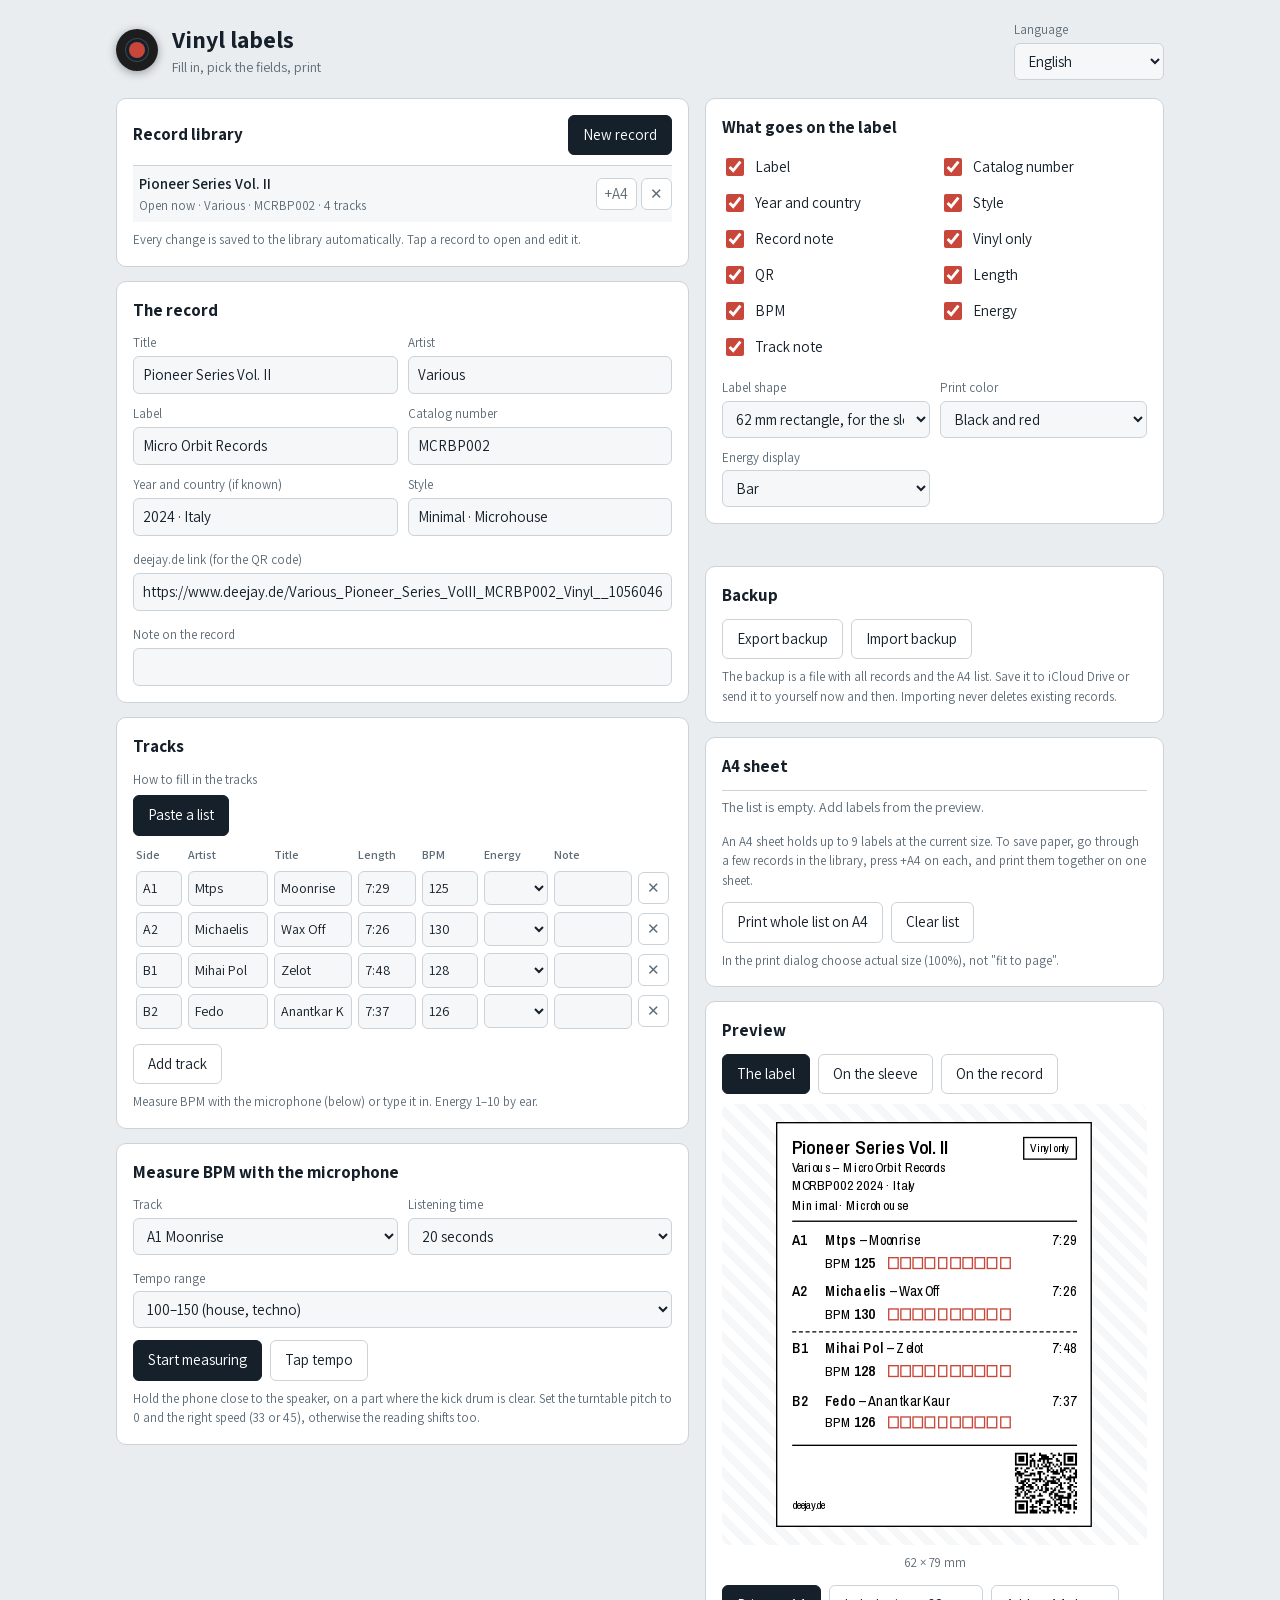
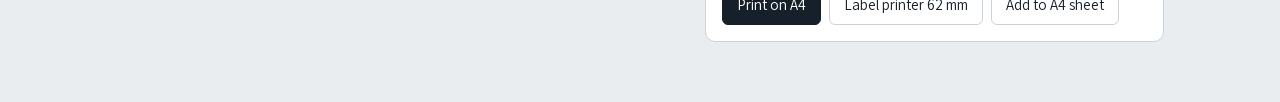
==== index.html @ 480af66e "Vinyl labels web app Co-Authored-By: Claude Opus 5 <noreply@anthropic.com>" ====
<!DOCTYPE html>
<html lang="he" dir="rtl">
<head>
<meta charset="utf-8">
<meta name="viewport" content="width=device-width, initial-scale=1, viewport-fit=cover">
<title>Vinyl labels</title>
<link href="fonts/fonts.css" rel="stylesheet">
<link rel="manifest" href="manifest.webmanifest">
<link rel="icon" href="icons/icon.svg" type="image/svg+xml">
<link rel="icon" href="icons/icon-32.png" sizes="32x32" type="image/png">
<link rel="apple-touch-icon" href="icons/icon-180.png">
<meta name="theme-color" content="#16202A">
<meta name="apple-mobile-web-app-capable" content="yes">
<meta name="mobile-web-app-capable" content="yes">
<meta name="apple-mobile-web-app-title" content="Vinyl labels">
<meta name="description" content="Labels for your records: tracks, BPM measured with the microphone, and print-ready stickers.">
<script src="vendor/qrcode.min.js"></script>
<script>
// iOS app: WKWebView ignores window.print(), so hand printing to the native side (AppViewController.swift)
(()=>{const orig=window.print.bind(window);window.print=()=>{const h=window.webkit&&window.webkit.messageHandlers&&window.webkit.messageHandlers.nativePrint;h?h.postMessage(null):orig()}})();
</script>
<style>
:root{--bg:#E9EDF0;--panel:#FFFFFF;--ink:#16202A;--muted:#5E6C78;--line:#CBD3D9;--red:#C8463A;--field:#F5F7F8}
@media (prefers-color-scheme: dark){:root:not([data-theme="light"]){--bg:#12181D;--panel:#1B232A;--ink:#E6EBEF;--muted:#98A6B1;--line:#2E3A43;--field:#151C22}}
:root[data-theme="dark"]{--bg:#12181D;--panel:#1B232A;--ink:#E6EBEF;--muted:#98A6B1;--line:#2E3A43;--field:#151C22}
*{box-sizing:border-box}
body{margin:0;background:var(--bg);color:var(--ink);font-family:Assistant,"Noto Sans JP","Hiragino Sans","Segoe UI",Arial,sans-serif;font-size:16px;line-height:1.5}
.wrap{max-width:1080px;margin:0 auto;padding:max(20px,env(safe-area-inset-top)) 16px 60px}
header{display:flex;align-items:center;gap:14px;margin-bottom:18px;flex-wrap:wrap}
.disc{width:42px;height:42px;border-radius:50%;background:#16202A;display:grid;place-items:center;flex:none}
.disc span{width:16px;height:16px;border-radius:50%;background:var(--red);box-shadow:0 0 0 3px #16202A,0 0 0 4px #3a4650}
h1{font-size:24px;margin:0;font-weight:700}
.sub{color:var(--muted);font-size:14px;margin:0}
.langbox{margin-inline-start:auto;min-width:140px}
.grid{display:grid;grid-template-columns:minmax(0,1.25fr) minmax(0,1fr);gap:16px;align-items:start}
@media (max-width:860px){.grid{grid-template-columns:1fr}}
.panel{background:var(--panel);border:1px solid var(--line);border-radius:10px;padding:16px}
.panel h2{font-size:17px;margin:0 0 10px;font-weight:700}
.row{display:grid;grid-template-columns:repeat(2,minmax(0,1fr));gap:10px}
label.f{display:block;font-size:13px;color:var(--muted)}
input[type=text],input[type=url],select{width:100%;font:inherit;font-size:15px;color:var(--ink);background:var(--field);border:1px solid var(--line);border-radius:6px;padding:7px 9px;margin-top:3px}
input:focus-visible,select:focus-visible,button:focus-visible{outline:2px solid var(--red);outline-offset:1px}
.tracks{width:100%;border-collapse:collapse;margin-top:6px}
.tracks th{font-size:12px;color:var(--muted);font-weight:600;text-align:start;padding:4px 3px}
.tracks td{padding:3px}
.tracks input,.tracks select{margin-top:0;padding:6px;font-size:14px}
.tscroll{overflow-x:auto}
button{font:inherit;font-size:15px;border-radius:6px;padding:8px 14px;border:1px solid var(--line);background:var(--panel);color:var(--ink);cursor:pointer}
button:disabled{opacity:.5;cursor:default}
button.main{background:#16202A;color:#fff;border-color:#16202A}
:root[data-theme="dark"] button.main{background:#E6EBEF;color:#16202A;border-color:#E6EBEF}
@media (prefers-color-scheme: dark){:root:not([data-theme="light"]) button.main{background:#E6EBEF;color:#16202A;border-color:#E6EBEF}}
button.x{padding:4px 8px;color:var(--muted)}
.btns{display:flex;flex-wrap:wrap;gap:8px;margin-top:12px}
.toggles{display:grid;grid-template-columns:repeat(2,minmax(0,1fr));gap:2px 10px}
.toggles label{display:flex;align-items:center;gap:8px;padding:5px 0;font-size:15px;cursor:pointer}
.toggles input{width:18px;height:18px;accent-color:var(--red)}
.gap{height:14px}
.stage{background:repeating-linear-gradient(45deg,var(--field) 0 8px,var(--panel) 8px 16px);border-radius:8px;padding:18px;display:flex;justify-content:center;overflow:auto}
.scale{transform:scale(1.35);transform-origin:top center}
.size{font-size:13px;color:var(--muted);text-align:center;margin-top:8px}
.queue{list-style:none;margin:8px 0 0;padding:0}
.queue li{display:flex;justify-content:space-between;align-items:center;border-top:1px solid var(--line);padding:6px 0;font-size:14px}
.hint{font-size:13px;color:var(--muted);margin:8px 0 0}
#nav{display:none}
body.steps #nav{display:flex;position:fixed;inset-inline-start:0;inset-inline-end:0;bottom:0;gap:10px;align-items:center;
  background:var(--panel);border-top:1px solid var(--line);padding:10px 12px calc(10px + env(safe-area-inset-bottom));z-index:6}
#nav .mid{flex:1;min-width:0;text-align:center}
#nav .name{font-weight:700;font-size:15px}
#nav .num{font-size:12px;color:var(--muted)}
.dots{display:flex;gap:4px;justify-content:center;margin-top:4px}
.dot{width:16px;height:16px;display:grid;place-items:center}
.dot::before{content:"";width:9px;height:9px;border-radius:50%;border:1px solid var(--line);background:var(--field)}
.dot.on::before{background:var(--red);border-color:var(--red)}
body.steps [data-step]{display:none}
body.steps [data-step].on{display:block}
body.steps .gap{display:none}
body.steps .wrap{padding-bottom:110px}
body.steps .grid{grid-template-columns:1fr}
#viewSel button[aria-pressed="true"]{background:#16202A;color:#fff;border-color:#16202A}
:root[data-theme="dark"] #viewSel button[aria-pressed="true"]{background:#E6EBEF;color:#16202A;border-color:#E6EBEF}
@media (prefers-color-scheme: dark){:root:not([data-theme="light"]) #viewSel button[aria-pressed="true"]{background:#E6EBEF;color:#16202A;border-color:#E6EBEF}}
#mock{width:100%;overflow:hidden}
.mock{position:relative;margin:0 auto;border-radius:2px;max-width:100%}
.mock .lblwrap{position:absolute;transform-origin:top left}
.sleeve{background:linear-gradient(135deg,#d9d2c5,#efeae0);box-shadow:inset 0 0 0 1px rgba(0,0,0,.25),0 2px 10px rgba(0,0,0,.25)}
.sleeve .spine{position:absolute;inset-inline-start:0;top:0;bottom:0;background:rgba(0,0,0,.12)}
.disc{background:radial-gradient(circle at 50% 50%,#1b1b1b 0 12%,#111 12% 13%,#1d1d1d 13% 100%);border-radius:50%;
  box-shadow:0 2px 10px rgba(0,0,0,.35)}
.disc .center{position:absolute;border-radius:50%;background:#C8463A;left:50%;top:50%;transform:translate(-50%,-50%)}
.disc .hole{position:absolute;border-radius:50%;background:var(--panel);left:50%;top:50%;transform:translate(-50%,-50%)}
.modal{position:fixed;inset:0;background:rgba(0,0,0,.45);display:flex;align-items:center;justify-content:center;padding:16px;z-index:10}
.modal .box{background:var(--panel);border:1px solid var(--line);border-radius:10px;padding:16px;max-width:520px;width:100%;max-height:85vh;overflow:auto}
.modal h2{margin:0 0 6px}
.scanlist{list-style:none;margin:10px 0 0;padding:0}
.scanlist li{display:flex;align-items:center;gap:8px;border-top:1px solid var(--line);padding:7px 0}
.scanlist input[type=checkbox]{width:18px;height:18px;accent-color:var(--red);flex:none}
.scanlist .p{font-weight:600;width:28px;flex:none}
.scanlist .n{flex:1;min-width:0;font-size:15px}
.scanlist .n b{font-weight:600}
.scanlist .t{color:var(--muted);font-size:14px}
.phead{display:flex;justify-content:space-between;align-items:center;gap:10px;margin-bottom:10px}
.phead h2{margin:0}
.lib{list-style:none;margin:8px 0 0;padding:0;max-height:320px;overflow-y:auto}
.lib li{display:flex;align-items:center;gap:4px;border-top:1px solid var(--line)}
.lib li.cur{background:var(--field)}
.lib .open{flex:1;min-width:0;text-align:start;border:0;background:none;padding:7px 6px;border-radius:0;display:block}
.lib .open b{display:block;font-weight:600;white-space:nowrap;overflow:hidden;text-overflow:ellipsis}
.lib .meta{display:block;font-size:13px;color:var(--muted);white-space:nowrap;overflow:hidden;text-overflow:ellipsis}
.lib .x{flex:none}
.bar{height:10px;background:var(--field);border:1px solid var(--line);border-radius:5px;margin-top:6px;overflow:hidden}

.lbl{width:62mm;background:#fff;color:#000;padding:2.6mm 2.8mm 2.4mm;direction:ltr;text-align:left;font-family:"Archivo Narrow","Arial Narrow","Noto Sans JP","Hiragino Sans",Arial,sans-serif;border:0.3mm solid #000}
.lbl .top{display:flex;justify-content:space-between;align-items:flex-start;gap:2mm}
.lbl .t{font-size:10.5pt;font-weight:600;line-height:1.15}
.lbl .m{font-size:7.5pt;line-height:1.3}
.lbl .vo{font-size:6.5pt;border:0.25mm solid #000;padding:0.3mm 1.2mm;white-space:nowrap}
.lbl .rule{border-bottom:0.45mm solid #000;margin:1.4mm 0 0.8mm}
.lbl .tr{padding:0.9mm 0}
.lbl .tr.sideend{border-bottom:0.25mm dashed #000;margin-bottom:0.5mm}
.lbl .l1{display:flex;gap:1.5mm;font-size:8pt;line-height:1.25}
.lbl .pos{font-weight:600;width:5mm;flex:none}
.lbl .nm{flex:1;min-width:0;white-space:nowrap;overflow:hidden;text-overflow:ellipsis}
.lbl .nm b{font-weight:600}
.lbl .l2{display:flex;align-items:center;gap:2.5mm;font-size:7.5pt;margin:0.4mm 0 0 6.5mm}
.lbl .bpm b{font-weight:600;font-size:8.5pt}
.lbl .note{font-style:italic}
.lbl.round{position:relative;width:95mm;height:95mm;border-radius:50%;padding:0;border-width:0.3mm;
  display:flex;flex-direction:column;align-items:center;justify-content:center;text-align:center;overflow:hidden}
.lbl.round .half{position:absolute;left:50%;transform:translateX(-50%);width:66mm;max-height:33mm;overflow:hidden;
  display:flex;flex-direction:column}
.lbl.round .half.up{bottom:calc(50% + 5.5mm);justify-content:flex-end}
.lbl.round .half.down{top:calc(50% + 5.5mm);justify-content:flex-start}
.lbl.round .holegap{display:none}
.lbl.round .top{justify-content:center}
.lbl.round .t{font-size:9pt}
.lbl.round .m{font-size:6.8pt}
.lbl.round .rule{margin:1.2mm 0 0}
.lbl.round .l1,.lbl.round .l2{font-size:6.6pt;line-height:1.15}
.lbl.round .tr{padding:0.45mm 0}
.lbl.round .l2{margin-top:0.2mm}
.lbl.round .en i{width:1.8mm;height:1.9mm}
.lbl.round .l1{justify-content:center;gap:2mm}
.lbl.round .nm{flex:0 1 auto;max-width:44mm}
.lbl.round .pos{width:auto}
.lbl.round .l2{margin-left:0;justify-content:flex-start}
.lbl.round .foot{margin-top:1mm;padding-top:0.8mm}
.lbl.round .qr{width:9mm;height:9mm}
.lbl.round .qr img,.lbl.round .qr canvas{width:9mm!important;height:9mm!important}
.lbl.round .vo{font-size:5.8pt}
.lbl.round .hole{position:absolute;width:7.3mm;height:7.3mm;border-radius:50%;border:0.25mm dashed #000;
  left:50%;top:50%;transform:translate(-50%,-50%);z-index:1}
.lbl .l2{flex-wrap:wrap}
.lbl .blank{display:inline-block;width:7mm;border-bottom:0.25mm solid #000}
.lbl .en{display:flex;gap:0.35mm}
.lbl .en i{display:block;width:2.1mm;height:2.3mm;border:0.22mm solid #000}
.lbl .en i.on{background:#000}
.lbl.red .en i{border-color:#C8463A}
.lbl.red .en i.on{background:#C8463A}
.lbl.red .ennum{color:#C8463A}
.lbl .foot{display:flex;justify-content:space-between;align-items:flex-end;border-top:0.45mm solid #000;margin-top:1.2mm;padding-top:1.2mm}
.lbl .foot .m{font-size:6.5pt}
.lbl .qr{width:12mm;height:12mm}
.lbl .qr img,.lbl .qr canvas{width:12mm!important;height:12mm!important;display:block}
#print{display:none}
@media print{
  html,body{background:#fff;margin:0;padding:0;height:auto;overflow:hidden}
  .wrap,#nav,.modal{display:none!important}   /* nothing from the app UI reaches the paper */
  #print{display:block}
  .sheet{position:relative;width:210mm;page-break-after:always;overflow:hidden}
  .sheet:last-child{page-break-after:auto} /* no blank page at the end */
  .cell{position:absolute;outline:0.25mm dashed #444}
  .cell.roundcell{outline:none;border:0.25mm dashed #444;border-radius:50%}
  .cell .lbl,.single .lbl{border:none}
  .tick{position:absolute;background:#000}
  .corner{position:absolute;border:0 solid #000}
  .credit{position:absolute;left:0;right:0;text-align:center;font-family:"Archivo Narrow",Arial,sans-serif;font-size:7pt;color:#555}
}
</style>
<style id="pagesize"></style>
</head>
<body>
<div class="wrap">
<header>
  <div class="disc" aria-hidden="true"><span></span></div>
  <div><h1 data-i="app_title"></h1><p class="sub" data-i="app_sub"></p></div>
  <label class="f langbox"><span data-i="lang"></span><select id="langSel"></select></label>
</header>
<div class="grid">
<div>
  <section class="panel" data-step="0">
    <div class="phead"><h2 data-i="lib_h"></h2><button class="main" id="newRec" data-i="new_rec"></button></div>
    <input type="text" id="libSearch" dir="auto" style="display:none">
    <ul class="lib" id="lib"></ul>
    <p class="hint" data-i="lib_hint"></p>
  </section>
  <div class="gap"></div>
  <section class="panel" data-step="1">
    <h2 data-i="rec_h"></h2>
    <div class="row">
      <label class="f"><span data-i="f_title"></span><input type="text" id="title" dir="auto"></label>
      <label class="f"><span data-i="f_artist"></span><input type="text" id="artist" dir="auto"></label>
      <label class="f"><span data-i="f_label"></span><input type="text" id="label" dir="auto"></label>
      <label class="f"><span data-i="f_cat"></span><input type="text" id="cat" dir="ltr"></label>
      <label class="f"><span data-i="f_year"></span><input type="text" id="year" dir="auto"></label>
      <label class="f"><span data-i="f_style"></span><input type="text" id="style" dir="auto"></label>
    </div>
    <div class="gap"></div>
    <label class="f"><span data-i="f_link"></span><input type="url" id="link" dir="ltr"></label>
    <div class="gap"></div>
    <label class="f"><span data-i="f_note"></span><input type="text" id="note" dir="auto"></label>
  </section>
  <div class="gap"></div>
  <section class="panel" data-step="2">
    <h2 data-i="tracks_h"></h2>
    <p class="hint" style="margin-top:0" data-i="fill_from"></p>
    <div class="btns" style="margin-top:6px"><button class="main" id="scanBtn" data-i="scan" style="display:none"></button><button class="main" id="pasteBtn" data-i="paste"></button></div>
    <p class="hint" data-i="scan_hint" id="scanHint" style="display:none"></p>
    <div class="tscroll">
    <table class="tracks">
      <thead><tr><th style="width:52px" data-i="th_side"></th><th data-i="th_artist"></th><th data-i="th_title"></th><th style="width:64px" data-i="th_time"></th><th style="width:62px">BPM</th><th style="width:70px" data-i="th_energy"></th><th data-i="th_note"></th><th style="width:34px"></th></tr></thead>
      <tbody id="tbody"></tbody>
    </table>
    </div>
    <div class="btns"><button id="addTrack" data-i="add_track"></button></div>
    <p class="hint" data-i="tracks_hint"></p>
  </section>
  <div class="gap"></div>
  <section class="panel" data-step="3">
    <h2 data-i="mic_h"></h2>
    <div class="row">
      <label class="f"><span data-i="m_track"></span><select id="mTrack"></select></label>
      <label class="f"><span data-i="m_dur"></span><select id="mDur"><option value="15"></option><option value="20" selected></option><option value="30"></option></select></label>
    </div>
    <div class="gap"></div>
    <label class="f"><span data-i="m_range"></span><select id="mRange"><option value="100-150" data-i="r_house" selected></option><option value="80-120" data-i="r_down"></option><option value="130-180" data-i="r_fast"></option></select></label>
    <div class="btns"><button class="main" id="mStart" data-i="m_start"></button><button id="tap" data-i="tap"></button></div>
    <div id="mLive" style="display:none;margin-top:12px">
      <div style="display:flex;justify-content:space-between;font-size:14px"><span data-i="listening"></span><span id="mLeft"></span></div>
      <div class="bar"><div id="mLevel" style="height:100%;width:0;background:var(--red);transition:width 80ms"></div></div>
      <div style="height:4px;background:var(--field);border-radius:2px;margin-top:6px;overflow:hidden"><div id="mProg" style="height:100%;width:0;background:var(--muted)"></div></div>
    </div>
    <div id="mResult" style="display:none;margin-top:12px;border-top:1px solid var(--line);padding-top:12px">
      <div style="display:flex;align-items:baseline;gap:10px"><span id="mBpm" style="font-size:40px;font-weight:700;line-height:1" dir="ltr"></span><span id="mUnit" style="color:var(--muted)">BPM</span><span id="mExact" style="color:var(--muted);font-size:13px" dir="ltr"></span></div>
      <div id="mConf" style="font-size:14px;margin-top:6px"></div>
      <div class="btns"><button class="main" id="mUse"></button><button id="mAgain" data-i="m_again"></button></div>
    </div>
    <p class="hint" data-i="mic_hint"></p>
  </section>
</div>
<div>
  <section class="panel" data-step="4">
    <h2 data-i="show_h"></h2>
    <div class="toggles" id="toggles"></div>
    <div class="gap"></div>
    <div class="row">
      <label class="f"><span data-i="f_shape"></span><select id="shape"><option value="rect" data-i="shape_rect"></option><option value="round" data-i="shape_round"></option></select></label>
      <label class="f"><span data-i="f_color"></span><select id="color"><option value="black" data-i="c_black"></option><option value="red" data-i="c_red"></option></select></label>
      <label class="f"><span data-i="f_enmode"></span><select id="enmode"><option value="bar" data-i="en_bar"></option><option value="num" data-i="en_num"></option></select></label>
    </div>
  </section>
  <div class="gap"></div>

  <div class="gap"></div>

  <div class="gap"></div>
  <section class="panel" data-step="0">
    <h2 data-i="backup_h"></h2>
    <div class="btns" style="margin-top:0"><button id="exportB" data-i="export"></button><button id="importB" data-i="import"></button></div>
    <input type="file" id="importFile" accept="application/json,.json" style="display:none">
    <p class="hint" data-i="backup_hint"></p>
  </section>
  <div class="gap"></div>
  <section class="panel" data-step="5">
    <h2 data-i="a4_h"></h2>
    <ul class="queue" id="queue"></ul>
    <p class="hint" id="a4Status"></p>
    <div class="btns"><button id="printA4" data-i="print_all"></button><button id="clearQ" data-i="clear"></button></div>
    <p class="hint" data-i="a4_hint"></p>
  </section>
  <div class="gap"></div>
  <section class="panel" data-step="5">
    <h2 data-i="preview_h"></h2>
    <div class="btns" id="viewSel" style="margin:0 0 10px">
      <button data-view="flat" data-i="view_flat"></button>
      <button data-view="sleeve" data-i="view_sleeve"></button>
      <button data-view="disc" data-i="view_disc"></button>
    </div>
    <div class="stage" id="stage"><div class="scale" id="scaleBox"><div id="preview"></div></div></div>
    <div id="mock" style="display:none"></div>
    <p class="hint" id="mockHint" data-i="mock_hint" style="display:none"></p>
    <p class="hint" id="holeHint" data-i="hole_hint" style="display:none"></p>
    <p class="hint" id="roundFull" style="display:none;color:var(--red)"></p>
    <div class="size" id="size"></div>
    <div class="btns">
      <button class="main" id="printA4b" data-i="print_a4"></button>
      <button id="printOne" data-i="print_label"></button>
      <button id="addQueue" data-i="add_queue"></button>
    </div>
  </section>
</div>
</div>
</div>
<nav id="nav" aria-label="steps">
  <button id="prev" data-i="back"></button>
  <div class="mid"><div class="name" id="stepName"></div><div class="num" id="stepNum"></div><div class="dots" id="dots"></div></div>
  <button class="main" id="next" data-i="next"></button>
</nav>
<div id="print"></div>
<script>
const I18N={
he:{dir:"rtl",name:"עברית",lang:"שפה",app_title:"מדבקות לתקליטים",app_sub:"ממלאים, בוחרים מה מופיע, ומדפיסים",rec_h:"התקליט",f_title:"שם התקליט",f_artist:"אמן",f_label:"לייבל",f_cat:"מספר קטלוגי",f_year:"שנה ומדינה (אם ידוע)",f_style:"סגנון",f_link:"קישור ל-deejay.de (ל-QR)",tracks_h:"הטראקים",th_side:"צד",th_artist:"אמן",th_title:"שם",th_time:"משך",th_energy:"אנרגיה",add_track:"הוספת טראק",del_track:"מחיקת טראק",tracks_hint:"את ה-BPM אפשר למדוד במיקרופון (למטה) או להקליד ידנית. אנרגיה 1–10 לפי האוזן שלך.",mic_h:"מדידת BPM במיקרופון",m_track:"טראק",m_dur:"משך האזנה",dur:"{n} שניות",m_range:"טווח קצב",r_house:"100–150 (האוס, טכנו)",r_down:"80–120 (דאון-טמפו, היפ הופ)",r_fast:"130–180 (טראנס, דראם אנד בס)",m_start:"התחל מדידה",tap:"הקשה בקצב",listening:"מקשיב…",left:"{n} שנ׳",m_again:"מדידה חוזרת",use:"הכנס ל-{p}",conf_high:"ביטחון גבוה",conf_mid:"ביטחון בינוני. כדאי למדוד שוב בקטע עם תוף ברור.",conf_low:"ביטחון נמוך. מדוד שוב, קרוב יותר לרמקול, או השתמש בהקשה בקצב.",silent:"כמעט לא נשמע צליל. קרב את הטלפון לרמקול והגבר את הווליום.",mic_denied:"אין גישה למיקרופון. אשר גישה בדפדפן, ואם זה לא עוזר פתח את הקישור ישירות בספארי או בכרום.",mic_unavail:"המיקרופון לא זמין בתצוגה הזו. פתח את הקישור ישירות בדפדפן של הטלפון.",tap_note:"לפי ההקשות שלך. המשך להקיש כדי לדייק.",mic_hint:"שים את הטלפון קרוב לרמקול, בקטע שהתוף הבסיסי נשמע בו ברור. הפיץ' בפטיפון על 0 ומהירות נכונה (33 או 45), אחרת גם המדידה תזוז.",show_h:"מה יופיע על המדבקה",f_color:"צבע הדפסה",c_black:"שחור בלבד",c_red:"שחור ואדום",f_enmode:"הצגת אנרגיה",en_bar:"פס",en_num:"מספר",preview_h:"תצוגה",size:"62 × {h} מ\"מ",print_a4:"הדפסה על דף A4",print_label:"מדפסת מדבקות 62 מ\"מ",add_queue:"הוספה לדף A4",a4_h:"דף A4",queue_empty:"הרשימה ריקה. הוסף מדבקות מהתצוגה.",print_all:"הדפסת כל הרשימה על A4",clear:"ניקוי הרשימה",a4_hint:"בחלון ההדפסה בוחרים גודל אמיתי (100%), לא \"התאמה לדף\".",remove:"הסרה",lib_h:"ספריית התקליטים",new_rec:"תקליט חדש",search:"חיפוש…",untitled:"ללא שם",n_tracks:"{n} טראקים",now_open:"פתוח עכשיו",add_a4:"הוספה לדף A4",del_rec:"מחיקת התקליט",del_confirm:"למחוק את \"{n}\" מהספרייה?",added_a4:"נוסף לדף A4",lib_hint:"כל שינוי נשמר אוטומטית בספרייה. לוחצים על תקליט כדי לפתוח ולערוך אותו.",backup_h:"גיבוי",export:"ייצוא גיבוי",import:"ייבוא גיבוי",backup_hint:"הגיבוי הוא קובץ עם כל התקליטים ורשימת A4. כדאי לשמור אותו ב-iCloud Drive או לשלוח לעצמך מדי פעם. בייבוא, תקליטים קיימים לא נמחקים.",import_done:"הגיבוי נטען: נוספו {a} תקליטים, עודכנו {u}.",import_bad:"הקובץ הזה לא נראה כמו גיבוי של האפליקציה.",mic_denied_app:"אין גישה למיקרופון. אשר גישה בהגדרות של האייפון, תחת האפליקציה הזו, ונסה שוב.",scan:"צילום רשימת הטראקים",scan_hint:"מצלמים את גב העטיפה או את התווית של התקליט. הטקסט נקרא במכשיר עצמו, בלי אינטרנט, ואפשר לתקן הכול לפני שמוסיפים.",scan_camera:"צילום",scan_library:"בחירה מהתמונות",cancel:"ביטול",scan_wait:"קורא את התמונה…",scan_title:"הטראקים שזוהו",scan_none:"לא זוהו טראקים בתמונה. נסה שוב מקרוב, בתאורה טובה ובלי זווית.",scan_replace:"החלפת הרשימה",scan_append:"הוספה לרשימה",scan_sel:"מסומנים: {n}",paste:"הדבקת רשימה",paste_title:"הדבקת רשימה",paste_ph:"מדביקים כאן את רשימת הטראקים מ-Beatport, מ-Traxsource, מ-Discogs, מ-deejay.de או ממייל הרכישה",paste_hint:"אפשר להעתיק את רשימת הטראקים מהאתר שקנית בו, להדביק, ולתקן מה שצריך. אם יש BPM ברשימה, הוא ייכנס אוטומטית.",paste_do:"פירוק הרשימה",f_note:"הערה על התקליט",th_note:"הערה",type_in:"הקלדה ידנית",fill_from:"איך למלא את הטראקים",s_lib:"ספרייה",s_rec:"התקליט",s_tracks:"טראקים",s_mic:"BPM",s_label:"המדבקה",s_print:"הדפסה",back:"הקודם",next:"הבא",step_of:"שלב {a} מתוך {b}",view_flat:"המדבקה",view_sleeve:"על העטיפה",view_disc:"על התקליט",mock_hint:"כך המדבקה נראית בגודל אמיתי ביחס לעטיפה ולתקליט, לפני שמדפיסים.",rec_found:"פרטי התקליט שזוהו",scan_nothing:"לא זוהו פרטים בתמונה.",made_with:"נוצר ב{app}",cut_hint:"גוזרים לאורך הקווים המקווקווים.",a4_fill:"בדף A4 אחד נכנסות עד {per} מדבקות בגודל הנוכחי. כדי לחסוך בנייר, אפשר לעבור על כמה תקליטים בספרייה, ללחוץ +A4 על כל אחד, ולהדפיס את כולם יחד על אותו דף.",a4_status:"ברשימה: {n} · דפים: {pages} · פנוי בדף האחרון: {free}. אפשר להוסיף עוד תקליטים לפני ההדפסה.",a4_full:"ברשימה: {n} · דפים: {pages}, מלאים.",f_shape:"צורת המדבקה",shape_rect:"מלבן 62 מ\"מ, לעטיפה",shape_round:"עיגול 95 מ\"מ, לתווית התקליט",size_round:"קוטר {d} מ\"מ",hole_hint:"החור במרכז מסומן בקו מקווקו. נוקבים אותו לפני ההדבקה, אחרת המדבקה לא תיכנס על הציר.",round_full:"התוכן לא נכנס במדבקה העגולה. כבה שדות (למשל QR או אנרגיה), קצר שמות, או עבור למדבקה מלבנית.",
 fl:{label:"לייבל",cat:"מספר קטלוגי",year:"שנה ומדינה",style:"סגנון",vo:"Vinyl only",qr:"QR",time:"משך",bpm:"BPM",energy:"אנרגיה",note:"הערה לטראק",rnote:"הערה לתקליט"}},
en:{dir:"ltr",name:"English",lang:"Language",app_title:"Vinyl labels",app_sub:"Fill in, pick the fields, print",rec_h:"The record",f_title:"Title",f_artist:"Artist",f_label:"Label",f_cat:"Catalog number",f_year:"Year and country (if known)",f_style:"Style",f_link:"deejay.de link (for the QR code)",tracks_h:"Tracks",th_side:"Side",th_artist:"Artist",th_title:"Title",th_time:"Length",th_energy:"Energy",add_track:"Add track",del_track:"Delete track",tracks_hint:"Measure BPM with the microphone (below) or type it in. Energy 1–10 by ear.",mic_h:"Measure BPM with the microphone",m_track:"Track",m_dur:"Listening time",dur:"{n} seconds",m_range:"Tempo range",r_house:"100–150 (house, techno)",r_down:"80–120 (downtempo, hip hop)",r_fast:"130–180 (trance, drum and bass)",m_start:"Start measuring",tap:"Tap tempo",listening:"Listening…",left:"{n}s left",m_again:"Measure again",use:"Insert into {p}",conf_high:"High confidence",conf_mid:"Medium confidence. Try again on a part with a clear kick drum.",conf_low:"Low confidence. Measure again closer to the speaker, or use tap tempo.",silent:"Barely any sound picked up. Move the phone closer to the speaker and turn it up.",mic_denied:"No microphone access. Allow it in the browser; if that doesn't help, open the link directly in Safari or Chrome.",mic_unavail:"The microphone isn't available in this view. Open the link directly in your phone's browser.",tap_note:"Based on your taps. Keep tapping to refine.",mic_hint:"Hold the phone close to the speaker, on a part where the kick drum is clear. Set the turntable pitch to 0 and the right speed (33 or 45), otherwise the reading shifts too.",show_h:"What goes on the label",f_color:"Print color",c_black:"Black only",c_red:"Black and red",f_enmode:"Energy display",en_bar:"Bar",en_num:"Number",preview_h:"Preview",size:"62 × {h} mm",print_a4:"Print on A4",print_label:"Label printer 62 mm",add_queue:"Add to A4 sheet",a4_h:"A4 sheet",queue_empty:"The list is empty. Add labels from the preview.",print_all:"Print whole list on A4",clear:"Clear list",a4_hint:"In the print dialog choose actual size (100%), not \"fit to page\".",remove:"Remove",lib_h:"Record library",new_rec:"New record",search:"Search…",untitled:"Untitled",n_tracks:"{n} tracks",now_open:"Open now",add_a4:"Add to A4 sheet",del_rec:"Delete record",del_confirm:"Delete \"{n}\" from the library?",added_a4:"Added to the A4 sheet",lib_hint:"Every change is saved to the library automatically. Tap a record to open and edit it.",backup_h:"Backup",export:"Export backup",import:"Import backup",backup_hint:"The backup is a file with all records and the A4 list. Save it to iCloud Drive or send it to yourself now and then. Importing never deletes existing records.",import_done:"Backup loaded: {a} records added, {u} updated.",import_bad:"This file doesn't look like a backup from this app.",mic_denied_app:"No microphone access. Allow it in the iPhone Settings under this app, then try again.",scan:"Photograph the track list",scan_hint:"Photograph the back of the sleeve or the record label. The text is read on the device itself, without internet, and you can fix everything before adding it.",scan_camera:"Take a photo",scan_library:"Choose from Photos",cancel:"Cancel",scan_wait:"Reading the photo…",scan_title:"Tracks found",scan_none:"No tracks were found in the photo. Try again from closer up, in good light and straight on.",scan_replace:"Replace the list",scan_append:"Add to the list",scan_sel:"Selected: {n}",paste:"Paste a list",paste_title:"Paste a list",paste_ph:"Paste the track list here, from Beatport, Traxsource, Discogs, deejay.de or your purchase email",paste_hint:"Copy the track list from the shop you bought the record in, paste it, and fix whatever needs fixing. A BPM in the list is picked up automatically.",paste_do:"Read the list",f_note:"Note on the record",th_note:"Note",type_in:"Type them in",fill_from:"How to fill in the tracks",s_lib:"Library",s_rec:"Record",s_tracks:"Tracks",s_mic:"BPM",s_label:"Label",s_print:"Print",back:"Back",next:"Next",step_of:"Step {a} of {b}",view_flat:"The label",view_sleeve:"On the sleeve",view_disc:"On the record",mock_hint:"This is the label at its real size next to the sleeve and the record, before you print.",rec_found:"Record details found",scan_nothing:"Nothing was found in the photo.",made_with:"Made with {app}",cut_hint:"Cut along the dashed lines.",a4_fill:"An A4 sheet holds up to {per} labels at the current size. To save paper, go through a few records in the library, press +A4 on each, and print them together on one sheet.",a4_status:"In the list: {n} · Sheets: {pages} · Free on the last sheet: {free}. You can add more records before printing.",a4_full:"In the list: {n} · Sheets: {pages}, all full.",f_shape:"Label shape",shape_rect:"62 mm rectangle, for the sleeve",shape_round:"95 mm circle, for the record label",size_round:"{d} mm across",hole_hint:"The spindle hole in the middle is marked with a dashed circle. Punch it before sticking, or the label will not go over the spindle.",round_full:"The content does not fit the round label. Turn fields off (the QR or the energy bar, for example), shorten names, or switch back to the rectangle.",
 fl:{label:"Label",cat:"Catalog number",year:"Year and country",style:"Style",vo:"Vinyl only",qr:"QR",time:"Length",bpm:"BPM",energy:"Energy",note:"Track note",rnote:"Record note"}},
de:{dir:"ltr",name:"Deutsch",lang:"Sprache",app_title:"Vinyl-Etiketten",app_sub:"Ausfüllen, Felder wählen, drucken",rec_h:"Die Platte",f_title:"Titel",f_artist:"Künstler",f_label:"Label",f_cat:"Katalognummer",f_year:"Jahr und Land (falls bekannt)",f_style:"Stil",f_link:"Link zu deejay.de (für den QR-Code)",tracks_h:"Tracks",th_side:"Seite",th_artist:"Künstler",th_title:"Titel",th_time:"Länge",th_energy:"Energie",add_track:"Track hinzufügen",del_track:"Track löschen",tracks_hint:"BPM per Mikrofon messen (unten) oder von Hand eintragen. Energie 1–10 nach Gehör.",mic_h:"BPM per Mikrofon messen",m_track:"Track",m_dur:"Messdauer",dur:"{n} Sekunden",m_range:"Tempobereich",r_house:"100–150 (House, Techno)",r_down:"80–120 (Downtempo, Hip-Hop)",r_fast:"130–180 (Trance, Drum & Bass)",m_start:"Messung starten",tap:"Tap-Tempo",listening:"Hört zu…",left:"noch {n} s",m_again:"Erneut messen",use:"In {p} eintragen",conf_high:"Hohe Sicherheit",conf_mid:"Mittlere Sicherheit. Besser an einer Stelle mit klarer Bassdrum erneut messen.",conf_low:"Geringe Sicherheit. Näher am Lautsprecher erneut messen oder Tap-Tempo nutzen.",silent:"Kaum Signal. Handy näher an den Lautsprecher halten und lauter drehen.",mic_denied:"Kein Mikrofonzugriff. Zugriff im Browser erlauben; falls das nicht hilft, den Link direkt in Safari oder Chrome öffnen.",mic_unavail:"Das Mikrofon ist in dieser Ansicht nicht verfügbar. Öffne den Link direkt im Browser des Handys.",tap_note:"Nach deinen Taps. Weiter tippen für mehr Genauigkeit.",mic_hint:"Handy nah an den Lautsprecher, an einer Stelle mit klarer Bassdrum. Pitch am Plattenspieler auf 0 und richtige Geschwindigkeit (33 oder 45), sonst verschiebt sich auch die Messung.",show_h:"Was aufs Etikett kommt",f_color:"Druckfarbe",c_black:"Nur Schwarz",c_red:"Schwarz und Rot",f_enmode:"Energie-Anzeige",en_bar:"Balken",en_num:"Zahl",preview_h:"Vorschau",size:"62 × {h} mm",print_a4:"Auf A4 drucken",print_label:"Etikettendrucker 62 mm",add_queue:"Zum A4-Bogen hinzufügen",a4_h:"A4-Bogen",queue_empty:"Die Liste ist leer. Füge Etiketten aus der Vorschau hinzu.",print_all:"Ganze Liste auf A4 drucken",clear:"Liste leeren",a4_hint:"Im Druckdialog Originalgröße (100 %) wählen, nicht „An Seite anpassen“.",remove:"Entfernen",lib_h:"Plattensammlung",new_rec:"Neue Platte",search:"Suchen…",untitled:"Ohne Titel",n_tracks:"{n} Tracks",now_open:"Gerade geöffnet",add_a4:"Zum A4-Bogen hinzufügen",del_rec:"Platte löschen",del_confirm:"„{n}“ aus der Sammlung löschen?",added_a4:"Zum A4-Bogen hinzugefügt",lib_hint:"Jede Änderung wird automatisch gespeichert. Tippe auf eine Platte, um sie zu öffnen und zu bearbeiten.",backup_h:"Sicherung",export:"Sicherung exportieren",import:"Sicherung importieren",backup_hint:"Die Sicherung ist eine Datei mit allen Platten und der A4-Liste. Speichere sie ab und zu in iCloud Drive oder schick sie dir selbst. Beim Import wird nichts gelöscht.",import_done:"Sicherung geladen: {a} Platten hinzugefügt, {u} aktualisiert.",import_bad:"Diese Datei sieht nicht wie eine Sicherung dieser App aus.",mic_denied_app:"Kein Mikrofonzugriff. Erlaube ihn in den iPhone-Einstellungen bei dieser App und versuche es erneut.",scan:"Trackliste fotografieren",scan_hint:"Fotografiere die Rückseite der Hülle oder das Label. Der Text wird direkt auf dem Gerät gelesen, ohne Internet, und du kannst alles vor dem Übernehmen korrigieren.",scan_camera:"Foto aufnehmen",scan_library:"Aus Fotos wählen",cancel:"Abbrechen",scan_wait:"Foto wird gelesen…",scan_title:"Gefundene Tracks",scan_none:"Im Foto wurden keine Tracks gefunden. Versuche es näher, bei gutem Licht und frontal.",scan_replace:"Liste ersetzen",scan_append:"Zur Liste hinzufügen",scan_sel:"Ausgewählt: {n}",paste:"Liste einfügen",paste_title:"Liste einfügen",paste_ph:"Füge hier die Trackliste ein, aus Beatport, Traxsource, Discogs, deejay.de oder deiner Kaufbestätigung",paste_hint:"Kopiere die Trackliste aus dem Shop, in dem du die Platte gekauft hast, füge sie ein und korrigiere, was nötig ist. Ein BPM in der Liste wird automatisch übernommen.",paste_do:"Liste einlesen",f_note:"Notiz zur Platte",th_note:"Notiz",type_in:"Selbst eintippen",fill_from:"Wie die Tracks hineinkommen",s_lib:"Sammlung",s_rec:"Platte",s_tracks:"Tracks",s_mic:"BPM",s_label:"Etikett",s_print:"Drucken",back:"Zurück",next:"Weiter",step_of:"Schritt {a} von {b}",view_flat:"Das Etikett",view_sleeve:"Auf der Hülle",view_disc:"Auf der Platte",mock_hint:"So groß ist das Etikett wirklich im Verhältnis zu Hülle und Platte, noch vor dem Druck.",rec_found:"Gefundene Plattenangaben",scan_nothing:"Auf dem Foto wurde nichts gefunden.",made_with:"Erstellt mit {app}",cut_hint:"Entlang der gestrichelten Linien schneiden.",a4_fill:"Auf ein A4-Blatt passen bei dieser Größe bis zu {per} Etiketten. Um Papier zu sparen, gehe ein paar Platten in der Sammlung durch, drücke bei jeder +A4 und drucke alle zusammen auf ein Blatt.",a4_status:"In der Liste: {n} · Blätter: {pages} · Frei auf dem letzten Blatt: {free}. Vor dem Druck kannst du weitere Platten hinzufügen.",a4_full:"In der Liste: {n} · Blätter: {pages}, alle voll.",f_shape:"Etikettenform",shape_rect:"62-mm-Rechteck, für die Hülle",shape_round:"95-mm-Kreis, für das Plattenlabel",size_round:"{d} mm Durchmesser",hole_hint:"Das Mittelloch ist gestrichelt markiert. Vor dem Aufkleben ausstanzen, sonst passt das Etikett nicht über den Dorn.",round_full:"Der Inhalt passt nicht auf das runde Etikett. Schalte Felder ab (z. B. QR oder Energie), kürze Namen oder wechsle zum Rechteck.",
 fl:{label:"Label",cat:"Katalognummer",year:"Jahr und Land",style:"Stil",vo:"Vinyl only",qr:"QR",time:"Länge",bpm:"BPM",energy:"Energie",note:"Track-Notiz",rnote:"Platten-Notiz"}},
es:{dir:"ltr",name:"Español",lang:"Idioma",app_title:"Etiquetas para vinilos",app_sub:"Rellena, elige los campos e imprime",rec_h:"El disco",f_title:"Título",f_artist:"Artista",f_label:"Sello",f_cat:"Número de catálogo",f_year:"Año y país (si se conoce)",f_style:"Estilo",f_link:"Enlace a deejay.de (para el QR)",tracks_h:"Temas",th_side:"Cara",th_artist:"Artista",th_title:"Título",th_time:"Duración",th_energy:"Energía",add_track:"Añadir tema",del_track:"Borrar tema",tracks_hint:"Mide el BPM con el micrófono (abajo) o escríbelo a mano. Energía de 1 a 10 a oído.",mic_h:"Medir BPM con el micrófono",m_track:"Tema",m_dur:"Tiempo de escucha",dur:"{n} segundos",m_range:"Rango de tempo",r_house:"100–150 (house, techno)",r_down:"80–120 (downtempo, hip hop)",r_fast:"130–180 (trance, drum and bass)",m_start:"Empezar medición",tap:"Marcar el ritmo",listening:"Escuchando…",left:"quedan {n} s",m_again:"Medir otra vez",use:"Poner en {p}",conf_high:"Confianza alta",conf_mid:"Confianza media. Mejor medir otra vez en una parte con el bombo claro.",conf_low:"Confianza baja. Mide otra vez más cerca del altavoz o marca el ritmo.",silent:"Apenas se oye sonido. Acerca el móvil al altavoz y sube el volumen.",mic_denied:"Sin acceso al micrófono. Permite el acceso en el navegador; si no funciona, abre el enlace directamente en Safari o Chrome.",mic_unavail:"El micrófono no está disponible en esta vista. Abre el enlace directamente en el navegador del móvil.",tap_note:"Según tus toques. Sigue marcando para afinar.",mic_hint:"Pon el móvil cerca del altavoz, en una parte donde el bombo se oiga claro. Pitch del tocadiscos a 0 y velocidad correcta (33 o 45); si no, la medición también se desvía.",show_h:"Qué aparece en la etiqueta",f_color:"Color de impresión",c_black:"Solo negro",c_red:"Negro y rojo",f_enmode:"Mostrar energía",en_bar:"Barra",en_num:"Número",preview_h:"Vista previa",size:"62 × {h} mm",print_a4:"Imprimir en A4",print_label:"Impresora de etiquetas 62 mm",add_queue:"Añadir a la hoja A4",a4_h:"Hoja A4",queue_empty:"La lista está vacía. Añade etiquetas desde la vista previa.",print_all:"Imprimir toda la lista en A4",clear:"Vaciar la lista",a4_hint:"En el diálogo de impresión elige tamaño real (100 %), no «ajustar a la página».",remove:"Quitar",lib_h:"Biblioteca de discos",new_rec:"Disco nuevo",search:"Buscar…",untitled:"Sin título",n_tracks:"{n} temas",now_open:"Abierto ahora",add_a4:"Añadir a la hoja A4",del_rec:"Borrar disco",del_confirm:"¿Borrar «{n}» de la biblioteca?",added_a4:"Añadido a la hoja A4",lib_hint:"Cada cambio se guarda solo en la biblioteca. Toca un disco para abrirlo y editarlo.",backup_h:"Copia de seguridad",export:"Exportar copia",import:"Importar copia",backup_hint:"La copia es un archivo con todos los discos y la lista A4. Guárdala de vez en cuando en iCloud Drive o envíatela. Al importar no se borra nada.",import_done:"Copia cargada: {a} discos añadidos, {u} actualizados.",import_bad:"Este archivo no parece una copia de esta app.",mic_denied_app:"Sin acceso al micrófono. Permítelo en los Ajustes del iPhone, en esta app, y vuelve a intentarlo.",scan:"Fotografiar la lista de temas",scan_hint:"Fotografía la parte de atrás de la funda o la etiqueta del disco. El texto se lee en el propio dispositivo, sin internet, y puedes corregirlo todo antes de añadirlo.",scan_camera:"Hacer foto",scan_library:"Elegir de Fotos",cancel:"Cancelar",scan_wait:"Leyendo la foto…",scan_title:"Temas encontrados",scan_none:"No se encontraron temas en la foto. Prueba de nuevo más cerca, con buena luz y de frente.",scan_replace:"Reemplazar la lista",scan_append:"Añadir a la lista",scan_sel:"Seleccionados: {n}",paste:"Pegar una lista",paste_title:"Pegar una lista",paste_ph:"Pega aquí la lista de temas, de Beatport, Traxsource, Discogs, deejay.de o del correo de compra",paste_hint:"Copia la lista de temas de la tienda donde compraste el disco, pégala y corrige lo que haga falta. Si la lista trae BPM, se rellena solo.",paste_do:"Leer la lista",f_note:"Nota sobre el disco",th_note:"Nota",type_in:"Escribirlos a mano",fill_from:"Cómo rellenar los temas",s_lib:"Biblioteca",s_rec:"Disco",s_tracks:"Temas",s_mic:"BPM",s_label:"Etiqueta",s_print:"Imprimir",back:"Atrás",next:"Siguiente",step_of:"Paso {a} de {b}",view_flat:"La etiqueta",view_sleeve:"En la funda",view_disc:"En el disco",mock_hint:"Así es la etiqueta a tamaño real junto a la funda y al disco, antes de imprimir.",rec_found:"Datos del disco encontrados",scan_nothing:"No se encontró nada en la foto.",made_with:"Creado con {app}",cut_hint:"Corta por las líneas discontinuas.",a4_fill:"En una hoja A4 caben hasta {per} etiquetas con el tamaño actual. Para ahorrar papel, recorre varios discos de la biblioteca, pulsa +A4 en cada uno e imprímelos juntos en una sola hoja.",a4_status:"En la lista: {n} · Hojas: {pages} · Libres en la última hoja: {free}. Puedes añadir más discos antes de imprimir.",a4_full:"En la lista: {n} · Hojas: {pages}, todas completas.",f_shape:"Forma de la etiqueta",shape_rect:"Rectángulo de 62 mm, para la funda",shape_round:"Círculo de 95 mm, para la etiqueta del disco",size_round:"{d} mm de diámetro",hole_hint:"El agujero central está marcado con una línea discontinua. Perfóralo antes de pegar o la etiqueta no entrará en el eje.",round_full:"El contenido no cabe en la etiqueta redonda. Desactiva campos (el QR o la energía, por ejemplo), acorta nombres o vuelve al rectángulo.",
 fl:{label:"Sello",cat:"Nº de catálogo",year:"Año y país",style:"Estilo",vo:"Vinyl only",qr:"QR",time:"Duración",bpm:"BPM",energy:"Energía",note:"Nota del tema",rnote:"Nota del disco"}},
fr:{dir:"ltr",name:"Français",lang:"Langue",app_title:"Étiquettes pour vinyles",app_sub:"Remplir, choisir les champs, imprimer",rec_h:"Le disque",f_title:"Titre",f_artist:"Artiste",f_label:"Label",f_cat:"Référence catalogue",f_year:"Année et pays (si connus)",f_style:"Style",f_link:"Lien deejay.de (pour le QR)",tracks_h:"Morceaux",th_side:"Face",th_artist:"Artiste",th_title:"Titre",th_time:"Durée",th_energy:"Énergie",add_track:"Ajouter un morceau",del_track:"Supprimer le morceau",tracks_hint:"Mesurez le BPM au micro (ci-dessous) ou saisissez-le à la main. Énergie de 1 à 10 à l'oreille.",mic_h:"Mesurer le BPM au micro",m_track:"Morceau",m_dur:"Durée d'écoute",dur:"{n} secondes",m_range:"Plage de tempo",r_house:"100–150 (house, techno)",r_down:"80–120 (downtempo, hip-hop)",r_fast:"130–180 (trance, drum and bass)",m_start:"Lancer la mesure",tap:"Taper le tempo",listening:"Écoute…",left:"encore {n} s",m_again:"Mesurer à nouveau",use:"Insérer dans {p}",conf_high:"Fiabilité élevée",conf_mid:"Fiabilité moyenne. Mieux vaut remesurer sur un passage où la grosse caisse est nette.",conf_low:"Fiabilité faible. Remesurez plus près de l'enceinte ou tapez le tempo.",silent:"Presque aucun son capté. Approchez le téléphone de l'enceinte et montez le volume.",mic_denied:"Pas d'accès au micro. Autorisez-le dans le navigateur ; sinon, ouvrez le lien directement dans Safari ou Chrome.",mic_unavail:"Le micro n'est pas disponible dans cet affichage. Ouvrez le lien directement dans le navigateur du téléphone.",tap_note:"D'après vos tapes. Continuez pour affiner.",mic_hint:"Placez le téléphone près de l'enceinte, sur un passage où la grosse caisse est nette. Pitch de la platine à 0 et bonne vitesse (33 ou 45), sinon la mesure sera faussée.",show_h:"Ce qui figure sur l'étiquette",f_color:"Couleur d'impression",c_black:"Noir seulement",c_red:"Noir et rouge",f_enmode:"Affichage de l'énergie",en_bar:"Barre",en_num:"Chiffre",preview_h:"Aperçu",size:"62 × {h} mm",print_a4:"Imprimer sur A4",print_label:"Imprimante d'étiquettes 62 mm",add_queue:"Ajouter à la feuille A4",a4_h:"Feuille A4",queue_empty:"La liste est vide. Ajoutez des étiquettes depuis l'aperçu.",print_all:"Imprimer toute la liste sur A4",clear:"Vider la liste",a4_hint:"Dans la fenêtre d'impression, choisissez la taille réelle (100 %), pas « ajuster à la page ».",remove:"Retirer",lib_h:"Bibliothèque de disques",new_rec:"Nouveau disque",search:"Rechercher…",untitled:"Sans titre",n_tracks:"{n} morceaux",now_open:"Ouvert",add_a4:"Ajouter à la feuille A4",del_rec:"Supprimer le disque",del_confirm:"Supprimer « {n} » de la bibliothèque ?",added_a4:"Ajouté à la feuille A4",lib_hint:"Chaque modification est enregistrée automatiquement. Touchez un disque pour l'ouvrir et le modifier.",backup_h:"Sauvegarde",export:"Exporter la sauvegarde",import:"Importer une sauvegarde",backup_hint:"La sauvegarde est un fichier avec tous les disques et la liste A4. Enregistrez-la de temps en temps dans iCloud Drive ou envoyez-la-vous. L'import ne supprime rien.",import_done:"Sauvegarde chargée : {a} disques ajoutés, {u} mis à jour.",import_bad:"Ce fichier ne ressemble pas à une sauvegarde de cette app.",mic_denied_app:"Pas d'accès au micro. Autorisez-le dans les Réglages de l'iPhone, pour cette app, puis réessayez.",scan:"Photographier la liste",scan_hint:"Photographiez le dos de la pochette ou l'étiquette du disque. Le texte est lu sur l'appareil, sans internet, et vous pouvez tout corriger avant de l'ajouter.",scan_camera:"Prendre une photo",scan_library:"Choisir dans Photos",cancel:"Annuler",scan_wait:"Lecture de la photo…",scan_title:"Morceaux trouvés",scan_none:"Aucun morceau trouvé sur la photo. Réessayez de plus près, avec une bonne lumière et bien en face.",scan_replace:"Remplacer la liste",scan_append:"Ajouter à la liste",scan_sel:"Sélectionnés : {n}",paste:"Coller une liste",paste_title:"Coller une liste",paste_ph:"Collez ici la liste des morceaux, depuis Beatport, Traxsource, Discogs, deejay.de ou votre e-mail d'achat",paste_hint:"Copiez la liste des morceaux depuis la boutique où vous avez acheté le disque, collez-la et corrigez ce qu'il faut. Un BPM présent dans la liste est repris automatiquement.",paste_do:"Lire la liste",f_note:"Note sur le disque",th_note:"Note",type_in:"Les saisir à la main",fill_from:"Comment remplir les morceaux",s_lib:"Bibliothèque",s_rec:"Disque",s_tracks:"Morceaux",s_mic:"BPM",s_label:"Étiquette",s_print:"Imprimer",back:"Retour",next:"Suivant",step_of:"Étape {a} sur {b}",view_flat:"L'étiquette",view_sleeve:"Sur la pochette",view_disc:"Sur le disque",mock_hint:"Voici l'étiquette à taille réelle par rapport à la pochette et au disque, avant l'impression.",rec_found:"Informations trouvées sur le disque",scan_nothing:"Rien n'a été trouvé sur la photo.",made_with:"Créé avec {app}",cut_hint:"Découpez le long des pointillés.",a4_fill:"Une feuille A4 contient jusqu'à {per} étiquettes à la taille actuelle. Pour économiser du papier, parcourez plusieurs disques de la bibliothèque, appuyez sur +A4 pour chacun, et imprimez-les ensemble sur une seule feuille.",a4_status:"Dans la liste : {n} · Feuilles : {pages} · Places libres sur la dernière feuille : {free}. Vous pouvez ajouter d'autres disques avant d'imprimer.",a4_full:"Dans la liste : {n} · Feuilles : {pages}, toutes pleines.",f_shape:"Forme de l'étiquette",shape_rect:"Rectangle 62 mm, pour la pochette",shape_round:"Cercle 95 mm, pour l'étiquette du disque",size_round:"{d} mm de diamètre",hole_hint:"Le trou central est marqué en pointillés. Percez-le avant de coller, sinon l'étiquette ne passera pas sur l'axe.",round_full:"Le contenu ne tient pas sur l'étiquette ronde. Désactivez des champs (le QR ou l'énergie), raccourcissez les noms, ou revenez au rectangle.",
 fl:{label:"Label",cat:"Réf. catalogue",year:"Année et pays",style:"Style",vo:"Vinyl only",qr:"QR",time:"Durée",bpm:"BPM",energy:"Énergie",note:"Note du morceau",rnote:"Note du disque"}},
ru:{dir:"ltr",name:"Русский",lang:"Язык",app_title:"Этикетки для пластинок",app_sub:"Заполните, выберите поля, печатайте",rec_h:"Пластинка",f_title:"Название",f_artist:"Исполнитель",f_label:"Лейбл",f_cat:"Каталожный номер",f_year:"Год и страна (если известно)",f_style:"Стиль",f_link:"Ссылка на deejay.de (для QR-кода)",tracks_h:"Треки",th_side:"Сторона",th_artist:"Исполнитель",th_title:"Название",th_time:"Длительность",th_energy:"Энергия",add_track:"Добавить трек",del_track:"Удалить трек",tracks_hint:"BPM можно измерить микрофоном (ниже) или ввести вручную. Энергия от 1 до 10 на слух.",mic_h:"Измерение BPM микрофоном",m_track:"Трек",m_dur:"Время прослушивания",dur:"{n} секунд",m_range:"Диапазон темпа",r_house:"100–150 (хаус, техно)",r_down:"80–120 (даунтемпо, хип-хоп)",r_fast:"130–180 (транс, драм-н-бейс)",m_start:"Начать измерение",tap:"Отбить темп",listening:"Слушаю…",left:"осталось {n} с",m_again:"Измерить снова",use:"Вставить в {p}",conf_high:"Высокая точность",conf_mid:"Средняя точность. Лучше измерить снова там, где бочка слышна чётко.",conf_low:"Низкая точность. Измерьте снова ближе к колонке или отбейте темп вручную.",silent:"Звука почти не слышно. Поднесите телефон ближе к колонке и прибавьте громкость.",mic_denied:"Нет доступа к микрофону. Разрешите его в браузере, а если не поможет — откройте ссылку прямо в Safari или Chrome.",mic_unavail:"Микрофон недоступен в этом окне. Откройте ссылку прямо в браузере телефона.",tap_note:"По вашим нажатиям. Продолжайте отбивать для точности.",mic_hint:"Держите телефон близко к колонке, на участке с чёткой бочкой. Питч на вертушке — 0, скорость правильная (33 или 45), иначе результат тоже сместится.",show_h:"Что попадёт на этикетку",f_color:"Цвет печати",c_black:"Только чёрный",c_red:"Чёрный и красный",f_enmode:"Показ энергии",en_bar:"Полоса",en_num:"Число",preview_h:"Просмотр",size:"62 × {h} мм",print_a4:"Печать на A4",print_label:"Принтер этикеток 62 мм",add_queue:"Добавить на лист A4",a4_h:"Лист A4",queue_empty:"Список пуст. Добавьте этикетки из просмотра.",print_all:"Напечатать весь список на A4",clear:"Очистить список",a4_hint:"В окне печати выберите реальный размер (100%), а не «по размеру страницы».",remove:"Убрать",lib_h:"Фонотека",new_rec:"Новая пластинка",search:"Поиск…",untitled:"Без названия",n_tracks:"{n} треков",now_open:"Открыта сейчас",add_a4:"Добавить на лист A4",del_rec:"Удалить пластинку",del_confirm:"Удалить «{n}» из фонотеки?",added_a4:"Добавлено на лист A4",lib_hint:"Каждое изменение сохраняется в фонотеку само. Нажмите на пластинку, чтобы открыть и изменить её.",backup_h:"Резервная копия",export:"Выгрузить копию",import:"Загрузить копию",backup_hint:"Копия — это файл со всеми пластинками и списком A4. Время от времени сохраняйте его в iCloud Drive или отправляйте себе. Загрузка копии ничего не удаляет.",import_done:"Копия загружена: добавлено {a}, обновлено {u}.",import_bad:"Этот файл не похож на копию из этого приложения.",mic_denied_app:"Нет доступа к микрофону. Разрешите его в настройках iPhone для этого приложения и попробуйте снова.",scan:"Сфотографировать список треков",scan_hint:"Сфотографируйте оборот конверта или этикетку пластинки. Текст распознаётся прямо на устройстве, без интернета, и всё можно поправить перед добавлением.",scan_camera:"Сделать фото",scan_library:"Выбрать из фото",cancel:"Отмена",scan_wait:"Читаю фото…",scan_title:"Найденные треки",scan_none:"На фото не найдено треков. Снимите ближе, при хорошем свете и прямо.",scan_replace:"Заменить список",scan_append:"Добавить к списку",scan_sel:"Выбрано: {n}",paste:"Вставить список",paste_title:"Вставка списка",paste_ph:"Вставьте сюда список треков из Beatport, Traxsource, Discogs, deejay.de или из письма о покупке",paste_hint:"Скопируйте список треков в магазине, где купили пластинку, вставьте его и поправьте что нужно. BPM из списка подставляется сам.",paste_do:"Разобрать список",f_note:"Заметка о пластинке",th_note:"Заметка",type_in:"Ввести вручную",fill_from:"Как заполнить треки",s_lib:"Фонотека",s_rec:"Пластинка",s_tracks:"Треки",s_mic:"BPM",s_label:"Этикетка",s_print:"Печать",back:"Назад",next:"Далее",step_of:"Шаг {a} из {b}",view_flat:"Этикетка",view_sleeve:"На конверте",view_disc:"На пластинке",mock_hint:"Так этикетка выглядит в реальном размере рядом с конвертом и пластинкой, ещё до печати.",rec_found:"Найденные данные пластинки",scan_nothing:"На фото ничего не найдено.",made_with:"Сделано в {app}",cut_hint:"Режьте по пунктирным линиям.",a4_fill:"На лист A4 при текущем размере помещается до {per} этикеток. Чтобы экономить бумагу, пройдитесь по нескольким пластинкам в фонотеке, нажмите +A4 на каждой и напечатайте их вместе на одном листе.",a4_status:"В списке: {n} · Листов: {pages} · Свободно на последнем листе: {free}. Перед печатью можно добавить ещё пластинки.",a4_full:"В списке: {n} · Листов: {pages}, все заполнены.",f_shape:"Форма этикетки",shape_rect:"Прямоугольник 62 мм, для конверта",shape_round:"Круг 95 мм, для этикетки пластинки",size_round:"{d} мм в диаметре",hole_hint:"Центральное отверстие отмечено пунктиром. Пробейте его перед наклейкой, иначе этикетка не сядет на штырь.",round_full:"Содержимое не помещается на круглую этикетку. Отключите поля (например, QR или энергию), сократите названия или вернитесь к прямоугольной.",
 fl:{label:"Лейбл",cat:"Каталожный номер",year:"Год и страна",style:"Стиль",vo:"Vinyl only",qr:"QR",time:"Длительность",bpm:"BPM",energy:"Энергия",note:"Заметка трека",rnote:"Заметка пластинки"}},
ja:{dir:"ltr",name:"日本語",lang:"言語",app_title:"レコード用ラベル",app_sub:"入力して、表示項目を選んで、印刷",rec_h:"レコード",f_title:"タイトル",f_artist:"アーティスト",f_label:"レーベル",f_cat:"カタログ番号",f_year:"年と国（わかる場合）",f_style:"スタイル",f_link:"deejay.de のリンク（QRコード用）",tracks_h:"トラック",th_side:"面",th_artist:"アーティスト",th_title:"曲名",th_time:"長さ",th_energy:"エナジー",add_track:"トラックを追加",del_track:"トラックを削除",tracks_hint:"BPMはマイクで測定（下）するか手入力。エナジーは耳で1〜10。",mic_h:"マイクでBPMを測定",m_track:"トラック",m_dur:"測定時間",dur:"{n}秒",m_range:"テンポ範囲",r_house:"100–150（ハウス、テクノ）",r_down:"80–120（ダウンテンポ、ヒップホップ）",r_fast:"130–180（トランス、ドラムンベース）",m_start:"測定開始",tap:"タップテンポ",listening:"測定中…",left:"残り{n}秒",m_again:"もう一度測定",use:"{p} に入力",conf_high:"信頼度：高",conf_mid:"信頼度：中。キックがはっきり聞こえる部分でもう一度測定してください。",conf_low:"信頼度：低。スピーカーに近づけて再測定するか、タップテンポを使ってください。",silent:"音がほとんど拾えていません。スマホをスピーカーに近づけ、音量を上げてください。",mic_denied:"マイクにアクセスできません。ブラウザで許可してください。それでもだめなら、リンクをSafariかChromeで直接開いてください。",mic_unavail:"この表示ではマイクが使えません。スマホのブラウザでリンクを直接開いてください。",tap_note:"タップから計算しました。続けるとより正確になります。",mic_hint:"キックがはっきり聞こえる部分で、スマホをスピーカーの近くに置いてください。ターンテーブルのピッチは0、回転数（33または45）も正しく。ずれていると測定もずれます。",show_h:"ラベルに表示する項目",f_color:"印刷色",c_black:"黒のみ",c_red:"黒と赤",f_enmode:"エナジーの表示",en_bar:"バー",en_num:"数字",preview_h:"プレビュー",size:"62 × {h} mm",print_a4:"A4に印刷",print_label:"ラベルプリンター 62mm",add_queue:"A4シートに追加",a4_h:"A4シート",queue_empty:"リストは空です。プレビューからラベルを追加してください。",print_all:"リスト全体をA4に印刷",clear:"リストを消去",a4_hint:"印刷画面では実際のサイズ（100%）を選び、「ページに合わせる」は選ばないでください。",remove:"削除",lib_h:"レコードライブラリ",new_rec:"新しいレコード",search:"検索…",untitled:"無題",n_tracks:"{n}トラック",now_open:"編集中",add_a4:"A4シートに追加",del_rec:"レコードを削除",del_confirm:"「{n}」をライブラリから削除しますか？",added_a4:"A4シートに追加しました",lib_hint:"変更はすべて自動でライブラリに保存されます。レコードをタップすると開いて編集できます。",backup_h:"バックアップ",export:"バックアップを書き出す",import:"バックアップを読み込む",backup_hint:"バックアップは全レコードとA4リストを含むファイルです。ときどきiCloud Driveに保存するか自分に送ってください。読み込んでも既存のレコードは消えません。",import_done:"読み込み完了：{a}件追加、{u}件更新。",import_bad:"このファイルはこのアプリのバックアップではないようです。",mic_denied_app:"マイクにアクセスできません。iPhoneの設定でこのアプリのマイクを許可してから、もう一度お試しください。",scan:"トラックリストを撮影",scan_hint:"ジャケットの裏面かレコードのラベルを撮影してください。文字は端末内で読み取られ、インターネットは使いません。追加する前に修正できます。",scan_camera:"写真を撮る",scan_library:"写真から選ぶ",cancel:"キャンセル",scan_wait:"写真を読み取っています…",scan_title:"見つかったトラック",scan_none:"写真からトラックを読み取れませんでした。明るい場所で、正面から近づいて撮り直してください。",scan_replace:"リストを置き換える",scan_append:"リストに追加する",scan_sel:"選択中：{n}",paste:"リストを貼り付け",paste_title:"リストを貼り付け",paste_ph:"Beatport、Traxsource、Discogs、deejay.de、購入メールなどからトラックリストをここに貼り付けてください",paste_hint:"レコードを買ったショップのトラックリストをコピーして貼り付け、必要なところを直してください。リストにBPMがあれば自動で入ります。",paste_do:"リストを読み取る",f_note:"レコードのメモ",th_note:"メモ",type_in:"手で入力",fill_from:"トラックの入力方法",s_lib:"ライブラリ",s_rec:"レコード",s_tracks:"トラック",s_mic:"BPM",s_label:"ラベル",s_print:"印刷",back:"戻る",next:"次へ",step_of:"ステップ {a}／{b}",view_flat:"ラベル",view_sleeve:"ジャケットに貼ると",view_disc:"レコードに貼ると",mock_hint:"印刷する前に、ジャケットやレコードと比べた実寸のラベルを確認できます。",rec_found:"見つかったレコード情報",scan_nothing:"写真から何も読み取れませんでした。",made_with:"{app} で作成",cut_hint:"点線に沿って切り取ってください。",a4_fill:"現在のサイズなら、A4用紙1枚に最大{per}枚のラベルが入ります。紙を節約するには、ライブラリでレコードをいくつか開いて+A4を押し、まとめて1枚に印刷してください。",a4_status:"リスト：{n} · ページ：{pages} · 最後のページの空き：{free}。印刷前にレコードを追加できます。",a4_full:"リスト：{n} · ページ：{pages}（すべて満杯）。",f_shape:"ラベルの形",shape_rect:"62mm の長方形（ジャケット用）",shape_round:"95mm の円（レコードのラベル用）",size_round:"直径 {d} mm",hole_hint:"中央のセンターホールは点線で示しています。貼る前に開けてください。開けないとスピンドルに入りません。",round_full:"内容が丸いラベルに収まりません。項目（QRやエナジーなど）をオフにするか、名前を短くするか、長方形に戻してください。",
 fl:{label:"レーベル",cat:"カタログ番号",year:"年と国",style:"スタイル",vo:"Vinyl only",qr:"QR",time:"長さ",bpm:"BPM",energy:"エナジー",note:"トラックのメモ",rnote:"レコードのメモ"}}
};

function detectBPM(x, sr, opt){
  opt=opt||{};const lo=opt.lo||100, hi=opt.hi||150, hop=opt.hop||128;
  const n=Math.floor(x.length/hop);const env=new Float32Array(n);
  const win=opt.win||1024;const cs=new Float64Array(x.length+1);for(let i=0;i<x.length;i++)cs[i+1]=cs[i]+x[i]*x[i];
  let prev=0;
  for(let i=0;i<n;i++){const a=i*hop,b=Math.min(x.length,a+win);
    const l=Math.log(1e-9+(cs[b]-cs[a])/(b-a));env[i]=i?Math.max(0,l-prev):0;prev=l;}
  const fr=sr/hop, W=Math.round(fr*0.5);const on=new Float32Array(n);let acc=0;
  for(let i=0;i<n;i++){acc+=env[i];if(i>=W)acc-=env[i-W];const m=acc/Math.min(i+1,W);on[i]=Math.max(0,env[i]-m);}
  let mean=0;for(let i=0;i<n;i++)mean+=on[i];mean/=n;for(let i=0;i<n;i++)on[i]-=mean;
  const K=8, maxLag=Math.min(n-1,Math.ceil(K*60*fr/lo)+2);const ac=new Float32Array(maxLag+1);
  for(let L=0;L<=maxLag;L++){let s=0;for(let i=0;i+L<n;i++)s+=on[i]*on[i+L];ac[L]=s/(n-L);}
  const at=t=>{const i=Math.floor(t),f=t-i;return i+1<=maxLag?ac[i]*(1-f)+ac[i+1]*f:0};
  let best=0,bs=-1e9;const scores=[];
  for(let b=lo;b<=hi+1e-9;b+=0.05){const p=60*fr/b;let s=0;for(let k=1;k<=K;k++)s+=at(k*p);scores.push(s);if(s>bs){bs=s;best=b;}}
  const sorted=scores.slice().sort((a,b)=>a-b);const med=sorted[sorted.length>>1],mx=sorted[sorted.length-1],mn=sorted[0];
  const conf=(bs-med)/((mx-mn)||1);
  return {bpm:Math.round(best*10)/10,confidence:conf};
}


const FIELDS=["label","cat","year","style","rnote","vo","qr","time","bpm","energy","note"];
const DEF_REC={title:"Pioneer Series Vol. II",artist:"Various",label:"Micro Orbit Records",cat:"MCRBP002",year:"2024 · Italy",style:"Minimal · Microhouse",link:"https://www.deejay.de/Various_Pioneer_Series_VolII_MCRBP002_Vinyl__1056046",
tracks:[{p:"A1",a:"Mtps",n:"Moonrise",t:"7:29",b:"125",e:""},{p:"A2",a:"Michaelis",n:"Wax Off",t:"7:26",b:"130",e:""},{p:"B1",a:"Mihai Pol",n:"Zelot",t:"7:48",b:"128",e:""},{p:"B2",a:"Fedo",n:"Anantkar Kaur",t:"7:37",b:"126",e:""}]};
const DEF_SET={shape:"rect",on:{label:true,cat:true,year:true,style:true,rnote:true,vo:true,qr:true,time:true,bpm:true,energy:true,note:true},color:"red",enmode:"bar"};
function load(k,d){try{const v=localStorage.getItem(k);return v?JSON.parse(v):d}catch(e){return d}}
function save(k,v){try{localStorage.setItem(k,JSON.stringify(v))}catch(e){}}
const clone=o=>JSON.parse(JSON.stringify(o));
let set=load("vl_set",clone(DEF_SET)),queue=load("vl_queue",[]);
set.on=Object.assign({},DEF_SET.on,set.on); // fields added in a later version default to on
const REC_KEYS=["title","artist","label","cat","year","style","link","note"];
const newId=()=>(window.crypto&&crypto.randomUUID)?crypto.randomUUID():Date.now().toString(36)+Math.random().toString(36).slice(2);
const blankRec=()=>({id:newId(),updated:Date.now(),title:"",artist:"",label:"",cat:"",year:"",style:"",link:"",tracks:["A1","A2","B1","B2"].map(p=>({p,a:"",n:"",t:"",b:"",e:"",note:""}))});
const isBlank=r=>!REC_KEYS.some(k=>r[k])&&r.tracks.every(tr=>!tr.a&&!tr.n&&!tr.t&&!tr.b&&!tr.e);
const sameRec=(a,b)=>REC_KEYS.every(k=>(a[k]||"")===(b[k]||""))&&JSON.stringify(a.tracks)===JSON.stringify(b.tracks);
let lib=load("vl_lib",null);
if(!Array.isArray(lib)){
  // first run with the library: move the open record and the A4 list into it
  lib=[];
  const add=r=>{if(r&&Array.isArray(r.tracks)&&!lib.some(x=>sameRec(x,r)))lib.push(Object.assign(clone(r),{id:newId(),updated:Date.now()-lib.length}))};
  add(load("vl_rec2",clone(DEF_REC)));queue.forEach(add);
  save("vl_lib",lib);
}
let rec=lib.find(r=>r.id===load("vl_cur",null))||lib[0];
if(!rec){rec=blankRec();lib.push(rec)}
let recSnap=JSON.stringify(rec);
const $=id=>document.getElementById(id);
const esc=s=>String(s??"").replace(/[&<>"]/g,c=>({"&":"&amp;","<":"&lt;",">":"&gt;",'"':"&quot;"}[c]));

let lang=load("vl_lang",null);
if(!lang||!I18N[lang]){const nav=(navigator.languages||[navigator.language||"en"]).map(l=>String(l).slice(0,2).toLowerCase());lang=nav.find(l=>I18N[l])||(nav.includes("iw")?"he":"en")}
const t=(k,v)=>{let s=I18N[lang][k]??I18N.en[k]??k;if(v)for(const x in v)s=s.replace("{"+x+"}",v[x]);return s};
$("langSel").innerHTML=Object.keys(I18N).map(k=>`<option value="${k}">${I18N[k].name}</option>`).join("");
function applyLang(){
  document.documentElement.lang=lang;document.documentElement.dir=I18N[lang].dir;$("langSel").value=lang;
  document.title=t("app_title");$("libSearch").placeholder=t("search");
  document.querySelectorAll("[data-i]").forEach(el=>el.textContent=t(el.dataset.i));
  $("scanBtn").disabled||scanReset();[...$("mDur").options].forEach(o=>o.textContent=t("dur",{n:o.value}));
  $("toggles").innerHTML=FIELDS.map(k=>`<label><input type="checkbox" data-k="${k}" ${set.on[k]?"checked":""}>${esc(I18N[lang].fl[k])}</label>`).join("");
  drawTracks();drawQueue();changed();if(typeof drawStep==="function")drawStep();
  if($("mResult").style.display==="block"&&lastResult)showResult(...lastResult);
}
$("langSel").onchange=()=>{lang=$("langSel").value;save("vl_lang",lang);applyLang()};

function fillForm(){REC_KEYS.forEach(k=>$(k).value=rec[k]||"")}
REC_KEYS.forEach(k=>$(k).addEventListener("input",()=>{rec[k]=$(k).value;changed()}));
fillForm();
$("toggles").addEventListener("change",e=>{if(e.target.dataset.k){set.on[e.target.dataset.k]=e.target.checked;changed()}});
$("shape").value=set.shape||"rect";$("color").value=set.color;$("enmode").value=set.enmode;
$("shape").onchange=()=>{set.shape=$("shape").value;changed()};
$("color").onchange=()=>{set.color=$("color").value;changed()};
$("enmode").onchange=()=>{set.enmode=$("enmode").value;changed()};

function drawTracks(){
  $("tbody").innerHTML=rec.tracks.map((tr,i)=>{
    tr.note=tr.note??"";const opts='<option value=""></option>'+Array.from({length:10},(_,k)=>`<option ${String(k+1)===String(tr.e)?"selected":""}>${k+1}</option>`).join("");
    return `<tr>
  <td><input type="text" dir="ltr" data-i2="${i}" data-f="p" value="${esc(tr.p)}"></td>
  <td><input type="text" dir="auto" data-i2="${i}" data-f="a" value="${esc(tr.a)}"></td>
  <td><input type="text" dir="auto" data-i2="${i}" data-f="n" value="${esc(tr.n)}"></td>
  <td><input type="text" dir="ltr" data-i2="${i}" data-f="t" value="${esc(tr.t)}"></td>
  <td><input type="text" dir="ltr" inputmode="decimal" data-i2="${i}" data-f="b" value="${esc(tr.b)}"></td>
  <td><select data-i2="${i}" data-f="e">${opts}</select></td>
  <td><input type="text" dir="auto" data-i2="${i}" data-f="note" value="${esc(tr.note)}"></td>
  <td><button class="x" aria-label="${esc(t("del_track"))}" data-del="${i}">✕</button></td></tr>`}).join("");
  fillTrackSelect();
}
$("tbody").addEventListener("input",e=>{const i=e.target.dataset.i2,f=e.target.dataset.f;if(i!==undefined&&e.target.tagName==="INPUT"){rec.tracks[i][f]=e.target.value;changed();if(f==="p"||f==="n")fillTrackSelect()}});
$("tbody").addEventListener("change",e=>{if(e.target.tagName==="SELECT"){rec.tracks[e.target.dataset.i2].e=e.target.value;changed()}});
$("tbody").addEventListener("click",e=>{const d=e.target.dataset.del;if(d!==undefined){rec.tracks.splice(+d,1);drawTracks();changed()}});
$("addTrack").onclick=()=>{const last=rec.tracks[rec.tracks.length-1];let p="A1";if(last){const m=last.p.match(/^([A-Z])(\d+)$/i);if(m)p=m[1].toUpperCase()+(+m[2]+1)}rec.tracks.push({p,a:"",n:"",t:"",b:"",e:"",note:""});drawTracks();changed()};

const ROUND_MM=95;
// The label is built in three parts, so the round version can put the record's
// details above the spindle hole and the tracks below it.
function labelHTML(r,s){
  const on=s.on,round=s.shape==="round";
  let head=`<div class="top"><div style="min-width:0"><div class="t">${esc(r.title)}</div>`;
  const l=[r.artist,on.label?r.label:""].filter(Boolean).join(" – ");if(l)head+=`<div class="m">${esc(l)}</div>`;
  const m=[on.cat?r.cat:"",on.year?r.year:""].filter(Boolean).join("  ");if(m)head+=`<div class="m">${esc(m)}</div>`;
  head+=`</div>${on.vo?'<div class="vo">Vinyl only</div>':""}</div>`;
  if(on.style&&r.style)head+=`<div class="m" style="margin-top:0.6mm">${esc(r.style)}</div>`;
  if(on.rnote&&r.note)head+=`<div class="m note" style="margin-top:0.6mm">${esc(r.note)}</div>`;
  head+=`<div class="rule"></div>`;
  let body="";
  r.tracks.forEach((tr,i)=>{
    const next=r.tracks[i+1],sideEnd=next&&next.p&&tr.p&&next.p[0].toUpperCase()!==tr.p[0].toUpperCase();
    body+=`<div class="tr ${sideEnd?"sideend":""}"><div class="l1"><span class="pos">${esc(tr.p)}</span><span class="nm">${tr.a?`<b>${esc(tr.a)}</b> – `:""}${esc(tr.n)}</span>${on.time&&tr.t?`<span>${esc(tr.t)}</span>`:""}</div>`;
    let d="";
    if(on.bpm)d+=`<span class="bpm">BPM ${tr.b?`<b>${esc(tr.b)}</b>`:'<span class="blank"></span>'}</span>`;
    if(on.energy){const e=+tr.e||0;
      if(s.enmode==="num")d+=`<span class="ennum">E ${e?`<b>${e}</b>/10`:'<span class="blank"></span>'}</span>`;
      else d+=`<span class="en">${Array.from({length:10},(_,k)=>`<i class="${k<e?"on":""}"></i>`).join("")}</span>`;}
    if(on.note&&tr.note)d+=`<span class="note">${esc(tr.note)}</span>`;
    if(d)body+=`<div class="l2">${d}</div>`;
    body+=`</div>`;
  });
  const foot=(on.qr&&r.link)?`<div class="foot"><div class="m">deejay.de</div><div class="qr" data-qr="${esc(r.link)}"></div></div>`:"";
  const cls=`lbl ${round?"round":""} ${s.color==="red"?"red":""}`;
  if(!round)return `<div class="${cls}">${head}${body}${foot}</div>`;
  // top half, the hole, bottom half: nothing is printed where the spindle goes
  return `<div class="${cls}"><div class="hole"></div>
    <div class="half up">${head}</div><div class="holegap"></div><div class="half down">${body}${foot}</div></div>`;
}
function fillQR(root){root.querySelectorAll("[data-qr]").forEach(el=>{el.innerHTML="";if(window.QRCode){try{new QRCode(el,{text:el.dataset.qr,width:180,height:180,correctLevel:QRCode.CorrectLevel.L})}catch(e){}}})}
const PX_MM=96/25.4;
// the label may be off screen (mock views), so measure it on a hidden copy
function labelHeightPx(){
  const tmp=document.createElement("div");
  tmp.style.cssText="position:absolute;visibility:hidden;left:-9999px;top:0";
  tmp.innerHTML=labelHTML(rec,set);document.body.appendChild(tmp);
  const h=tmp.firstElementChild.offsetHeight;tmp.remove();return h;
}
function changed(){
  const snap=JSON.stringify(rec);
  if(snap!==recSnap){rec.updated=Date.now();recSnap=JSON.stringify(rec)}
  save("vl_lib",lib);save("vl_cur",rec.id);save("vl_set",set);
  drawLib();
  $("preview").innerHTML=labelHTML(rec,set);fillQR($("preview"));
  const h=labelHeightPx();
  $("scaleBox").style.height=(h*1.35)+"px";
  $("size").textContent=set.shape==="round"?t("size_round",{d:ROUND_MM}):t("size",{h:Math.round(h/PX_MM)});
  $("holeHint").style.display=set.shape==="round"?"":"none";
  const half=$("preview").querySelector(".half.down");
  const tight=set.shape==="round"&&half&&half.scrollHeight>half.clientHeight+2;
  $("roundFull").style.display=tight?"":"none";
  if(tight)$("roundFull").textContent=t("round_full");
  if(typeof drawMock==="function")drawMock();
  if(typeof sheetInfo==="function")drawQueue();
}
function sheetInfo(){
  const round=set.shape==="round";
  const H=round?ROUND_MM:Math.ceil(labelHeightPx()/PX_MM),G=6,PAGE=printPageHeight();
  const cols=round?2:3,rows=Math.max(1,Math.floor((PAGE-16+G)/(H+G))),per=cols*rows;
  const n=queue.length,pages=Math.max(1,Math.ceil(n/per)),used=n%per;
  return {per,n,pages,free:n?(used?per-used:0):per};
}
function drawQueue(){
  $("queue").innerHTML=queue.length?queue.map((q,i)=>`<li><span dir="auto">${esc(q.title)}${q.cat?" ("+esc(q.cat)+")":""}</span><button class="x" data-q="${i}" aria-label="${esc(t("remove"))}">✕</button></li>`).join(""):`<li><span style="color:var(--muted)">${esc(t("queue_empty"))}</span></li>`;
  save("vl_queue",queue);
  const si=sheetInfo();
  $("a4Status").textContent=!si.n?t("a4_fill",{per:si.per})
    :si.free?t("a4_status",{n:si.n,pages:si.pages,free:si.free})
    :t("a4_full",{n:si.n,pages:si.pages});
}
$("queue").addEventListener("click",e=>{const q=e.target.dataset.q;if(q!==undefined){queue.splice(+q,1);drawQueue()}});
$("addQueue").onclick=()=>{queue.push(clone(rec));drawQueue()};

function drawLib(){
  const q=$("libSearch").value.trim().toLowerCase();
  $("libSearch").style.display=lib.length>5?"":"none";
  const list=lib.slice().sort((a,b)=>(b.updated||0)-(a.updated||0))
    .filter(r=>!q||[r.title,r.artist,r.label,r.cat,...r.tracks.map(tr=>tr.a+" "+tr.n)].join(" ").toLowerCase().includes(q));
  $("lib").innerHTML=list.map(r=>{
    const meta=[r.artist,r.cat,t("n_tracks",{n:r.tracks.length})].filter(Boolean).join(" · ");
    const cur=r.id===rec.id;
    return `<li class="${cur?"cur":""}"><button class="open" data-open="${esc(r.id)}" ${cur?'aria-current="true"':""}><b dir="auto">${esc(r.title||t("untitled"))}</b><span class="meta" dir="auto">${cur?esc(t("now_open"))+" · ":""}${esc(meta)}</span></button><button class="x" dir="ltr" data-lq="${esc(r.id)}" aria-label="${esc(t("add_a4"))}" title="${esc(t("add_a4"))}">+A4</button><button class="x" data-ldel="${esc(r.id)}" aria-label="${esc(t("del_rec"))}">✕</button></li>`;
  }).join("");
}
function openRec(r){
  if(r!==rec&&isBlank(rec))lib=lib.filter(x=>x!==rec);
  rec=r;recSnap=JSON.stringify(rec);
  fillForm();$("mResult").style.display="none";lastResult=null;
  drawTracks();changed();
}
$("lib").addEventListener("click",e=>{
  const b=e.target.closest("button");if(!b)return;
  const find=id=>lib.find(r=>r.id===id);
  if(b.dataset.open){const r=find(b.dataset.open);if(r&&r!==rec){openRec(r);window.scrollTo({top:0,behavior:"smooth"})}}
  else if(b.dataset.lq){const r=find(b.dataset.lq);if(r){queue.push(clone(r));drawQueue();b.textContent="✓";setTimeout(()=>drawLib(),900)}}
  else if(b.dataset.ldel){const r=find(b.dataset.ldel);if(!r||!confirm(t("del_confirm",{n:r.title||t("untitled")})))return;
    lib=lib.filter(x=>x!==r);
    if(r===rec){const next=lib.slice().sort((a,b)=>(b.updated||0)-(a.updated||0))[0];if(next)openRec(next);else{const n=blankRec();lib.push(n);openRec(n)}}
    else changed();}
});
$("libSearch").addEventListener("input",drawLib);
$("newRec").onclick=()=>{
  if(isBlank(rec)){$("title").focus();return}
  const n=blankRec();lib.push(n);openRec(n);window.scrollTo({top:0,behavior:"smooth"});$("title").focus();
};

$("exportB").onclick=()=>{
  const day=new Date().toISOString().slice(0,10);
  const name=`vinyl-labels-backup-${day}.json`;
  const text=JSON.stringify({app:"vinyl-labels",version:1,exported:new Date().toISOString(),library:lib.filter(r=>!isBlank(r)),queue,settings:set},null,1);
  const h=window.webkit&&window.webkit.messageHandlers&&window.webkit.messageHandlers.nativeShare;
  if(h){h.postMessage({name,text});return}
  const a=document.createElement("a");a.href=URL.createObjectURL(new Blob([text],{type:"application/json"}));a.download=name;
  document.body.appendChild(a);a.click();a.remove();setTimeout(()=>URL.revokeObjectURL(a.href),2000);
};
$("importB").onclick=()=>$("importFile").click();
$("importFile").onchange=async e=>{
  const f=e.target.files[0];e.target.value="";if(!f)return;
  let d=null;try{d=JSON.parse(await f.text())}catch(_){}
  if(!d||d.app!=="vinyl-labels"||!Array.isArray(d.library)){alert(t("import_bad"));return}
  let added=0,upd=0;
  d.library.forEach(r=>{
    if(!r||typeof r!=="object"||!Array.isArray(r.tracks))return;
    const clean={id:String(r.id||newId()),updated:+r.updated||Date.now(),tracks:r.tracks.map(tr=>({p:String(tr.p??""),a:String(tr.a??""),n:String(tr.n??""),t:String(tr.t??""),b:String(tr.b??""),e:String(tr.e??""),note:String(tr.note??"")}))};
    REC_KEYS.forEach(k=>clean[k]=String(r[k]??""));
    const i=lib.findIndex(x=>x.id===clean.id);
    if(i<0){if(!lib.some(x=>sameRec(x,clean))){lib.push(clean);added++}}
    else if(clean.updated>(lib[i].updated||0)&&!sameRec(lib[i],clean)){lib[i]=clean;upd++}
  });
  if(!queue.length&&Array.isArray(d.queue)){queue=d.queue.filter(r=>r&&Array.isArray(r.tracks));drawQueue()}
  const cur=lib.find(x=>x.id===rec.id);
  if(isBlank(rec)&&added){lib=lib.filter(x=>x!==rec);openRec(lib.slice().sort((a,b)=>(b.updated||0)-(a.updated||0))[0])}
  else if(cur!==rec){rec=cur;openRec(cur)}
  else changed();
  alert(t("import_done",{a:added,u:upd}));
};
$("clearQ").onclick=()=>{queue=[];drawQueue()};

$("printOne").onclick=()=>{
  const p=$("print");p.innerHTML=`<div class="single">${labelHTML(rec,set)}</div>`;fillQR(p);
  p.style.display="block";const h=set.shape==="round"?ROUND_MM:Math.ceil(p.firstElementChild.offsetHeight/PX_MM)+1;p.style.display="";
  const w=set.shape==="round"?ROUND_MM:62;
  $("pagesize").textContent=`@page{size:${w}mm ${h}mm;margin:0}`;
  setTimeout(()=>window.print(),150);
};
// iOS prints the page through its own formatter, whose printable area is shorter
// than a full A4 sheet; going over it would add a blank page after every sheet.
const printPageHeight=()=>inApp()?250:297;
function printSheet(list){
  const p=$("print");
  const tmp=document.createElement("div");tmp.style.cssText="position:absolute;visibility:hidden;left:-9999px";document.body.appendChild(tmp);
  let maxH=0;list.forEach(q=>{tmp.innerHTML=labelHTML(q,set);maxH=Math.max(maxH,tmp.firstElementChild.offsetHeight/PX_MM)});tmp.remove();
  const round=set.shape==="round";
  const W=round?ROUND_MM:62,G=6,PAGE_H=printPageHeight(),H=round?ROUND_MM:Math.ceil(maxH),cols=round?2:3,rows=Math.max(1,Math.floor((PAGE_H-16+G)/(H+G))),per=cols*rows;
  const ox=(210-(cols*W+(cols-1)*G))/2,oy=(PAGE_H-(rows*H+(rows-1)*G))/2;
  let html="";
  for(let s=0;s<list.length;s+=per){
    html+=`<div class="sheet">`;
    list.slice(s,s+per).forEach((q,i)=>{const c=i%cols,r=Math.floor(i/cols);html+=`<div class="cell ${round?"roundcell":""}" style="left:${ox+c*(W+G)}mm;top:${oy+r*(H+G)}mm;width:${W}mm;height:${H}mm">${labelHTML(q,set)}</div>`});
    // short corner marks make the cut easier to line up than the dashed box alone
    list.slice(s,s+per).forEach((q,i)=>{
      const c=i%cols,r=Math.floor(i/cols),x=ox+c*(W+G),y=oy+r*(H+G),m=3;
      [[x,y,"top","left"],[x+W,y,"top","right"],[x,y+H,"bottom","left"],[x+W,y+H,"bottom","right"]].forEach(([cx,cy,v,h])=>{
        html+=`<div class="tick" style="left:${cx-(h==="right"?m:0)}mm;top:${cy}mm;width:${m}mm;height:0.2mm"></div>`;
        html+=`<div class="tick" style="left:${cx}mm;top:${cy-(v==="bottom"?m:0)}mm;width:0.2mm;height:${m}mm"></div>`;
      });
    });
    html+=`<div class="credit" style="bottom:${Math.max(3,oy/2-2)}mm">${esc(t("made_with",{app:t("app_title")}))} · ${esc(t("cut_hint"))}</div>`;
    for(let c=0;c<cols;c++)[ox+c*(W+G),ox+c*(W+G)+W].forEach(x=>{html+=`<div class="tick" style="left:${x}mm;top:0;width:0.2mm;height:${oy-2}mm"></div><div class="tick" style="left:${x}mm;bottom:0;width:0.2mm;height:${oy-2}mm"></div>`});
    for(let r=0;r<rows;r++)[oy+r*(H+G),oy+r*(H+G)+H].forEach(y=>{html+=`<div class="tick" style="top:${y}mm;left:0;height:0.2mm;width:${ox-2}mm"></div><div class="tick" style="top:${y}mm;right:0;height:0.2mm;width:${ox-2}mm"></div>`});
    html+=`</div>`;
  }
  p.innerHTML=html;fillQR(p);
  $("pagesize").textContent=`@page{size:A4;margin:0}@media print{.sheet{height:${PAGE_H}mm}}`;
  setTimeout(()=>window.print(),200);
}
$("printA4").onclick=()=>printSheet(queue.length?queue:[clone(rec)]);
$("printA4b").onclick=()=>printSheet([clone(rec)]);

function fillTrackSelect(){const sel=$("mTrack"),cur=sel.value;sel.innerHTML=rec.tracks.map((tr,i)=>`<option value="${i}">${esc(tr.p)} ${esc(tr.n)}</option>`).join("");if(cur!==""&&+cur<rec.tracks.length)sel.value=cur;}
const nativeScan=()=>window.webkit&&window.webkit.messageHandlers&&window.webkit.messageHandlers.nativeScan;
const inApp=()=>!!(window.Capacitor&&Capacitor.isNativePlatform&&Capacitor.isNativePlatform());
if(inApp()&&nativeScan()){$("scanBtn").style.display="";$("scanHint").style.display=""}
$("scanBtn").onclick=()=>{
  const h=nativeScan();
  if(!h)return;
  $("scanBtn").disabled=true;$("scanBtn").textContent=t("scan_wait");
  h.postMessage({camera:t("scan_camera"),library:t("scan_library"),cancel:t("cancel")});
};
const scanReset=()=>{$("scanBtn").disabled=false;$("scanBtn").textContent=t("scan")};

// Lines come from the iOS text recognizer, each with its place on the photo (y: 1 = top).
function scanLines(items){
  const rows=[];
  items.slice().sort((a,b)=>(b.y-a.y)||(a.x-b.x)).forEach(it=>{
    const r=rows[rows.length-1];
    if(r&&Math.abs(r.y-it.y)<Math.max(0.012,it.h*0.6)){r.parts.push(it);r.y=(r.y+it.y)/2}
    else rows.push({y:it.y,parts:[it]});
  });
  return rows.map(r=>r.parts.sort((a,b)=>a.x-b.x).map(p=>p.text).join(" ").replace(/\s+/g," ").trim());
}
// lines that a sleeve is full of, but that are never a track
const SKIP=/(\brpm\b|℗|©|\(p\)|\(c\)|all rights|made in|manufact|distribut|www\.|http|@|record(ed|ing)? (at|by)|master(ed|ing)|cut (at|by)|mixed by|written by|produced by|composed|publish|licen|copyright|thanks|artwork|design|photo by|stereo|\bgmbh\b|\bltd\b|\binc\b|\bbmi\b|\bascap\b|\bgema\b|^side\b|^face\b|^seite\b|^disc\b|^lp\b|^ep\b|^tracklist)/i;
const parseScan=items=>parseLines(scanLines(items));
function parseLines(lines){
  const out=[];
  lines.forEach(line=>{
    let s=line.replace(/[•·|]/g," ").replace(/\s+/g," ").trim();
    if(s.length<3||SKIP.test(s))return;
    if(!/[a-z\u0370-\u04ff\u0590-\u05ff]/i.test(s))return;
    let p="";
    let m=s.match(/^([A-Fa-f])\s?([1-9][0-9]?)\s*[.):\-\]]?\s+(.+)$/);
    let fixed=false;
    if(m){p=m[1].toUpperCase()+m[2];s=m[3];fixed=true}
    else{m=s.match(/^([1-9][0-9]?)\s*[.):\-\]]\s+(.+)$/);if(m)s=m[2]}
    let time="";
    const mt=s.match(/\(?\b([0-9]{1,2}:[0-5][0-9])\b\)?/);
    if(mt){time=mt[1];s=s.replace(mt[0],"").trim()}
    // shop lists often carry the BPM, and sometimes the key, after the length
    let bpm="";
    const mb=s.match(/\b([0-9]{2,3}(?:\.[0-9])?)\s*bpm\b/i)||(time?s.match(/(?:^|\s)([0-9]{2,3})(?=\s*$)/):null);
    if(mb&&+mb[1]>=60&&+mb[1]<=220){bpm=String(Math.round(+mb[1]));s=s.replace(mb[0],"").trim()}
    s=s.replace(/\b([A-G][#b\u266d\u266f]?\s?(?:min|maj|minor|major))\b/i,"").trim();
    s=s.replace(/^[\s.\-–—:]+|[\s.\-–—:]+$/g,"");
    if(s.length<2)return;
    const words=s.split(" ").length;
    if(!p&&!time&&(words>8||s.length>60))return;
    let a="",n=s;
    const ms=s.split(/\s[–—\-]\s|\s\/\s/);
    if(ms.length>1&&ms[0].length>1&&ms[1].length>1){a=ms[0].trim();n=ms.slice(1).join(" - ").trim()}
    // a line that has none of the marks of a track (position, length, artist) is
    // probably a header, so it is listed but not ticked
    out.push({p,a,n,t:time,b:bpm,e:"",note:"",fixed,sure:!!(p||time||a||bpm)});
  });
  return renumber(pickTracks(out));
}
// A sleeve photo also carries credits, addresses and small print. When the photo does
// contain real track lines — ones with a position (A1, B2) or a length (7:29) — keep only
// those, so the rest of the sleeve never reaches the list.
function pickTracks(out){
  const strong=out.filter(tr=>tr.fixed||tr.t);
  if(strong.length>=2)return strong.slice(0,40);
  const sure=out.filter(tr=>tr.sure);
  if(sure.length>=2)return sure.slice(0,40);
  return out.slice(0,40);
}

// fill in missing positions: A1, A2, ... continuing from the last one that was read
function renumber(list){
  let side="A",num=0;
  list.forEach(tr=>{
    const mm=tr.p&&tr.p.match(/^([A-F])([0-9]+)$/);
    if(mm){side=mm[1];num=+mm[2]}else{num++;tr.p=side+num}
  });
  return list;
}
// Besides the tracks, a sleeve or a centre label states the title, the label,
// the catalogue number and the year. Vision also reports how tall each line is,
// and on a sleeve the title is printed larger than everything around it.
const TRACKISH=/^[A-Fa-f]\s?[0-9]{1,2}\b|\b[0-9]{1,2}:[0-5][0-9]\b/;
function parseInfo(lines, heights, tracks){
  const info={title:"",artist:"",label:"",cat:"",year:"",country:""};
  const sure={};
  const cands=[];
  lines.forEach((raw,i)=>{
    const l=String(raw).replace(/\s+/g," ").trim();
    if(!l)return;
    const h=heights?heights[i]:0;
    const my=l.match(/\b(19|20)[0-9]{2}\b/);
    if(my&&!info.year){info.year=my[0];sure.year=true}
    const mco=l.match(/made in ([A-Za-z ]{3,20})/i);
    if(mco&&!info.country)info.country=mco[1].trim().replace(/\s+$/,"");
    const mc=l.match(/\b([A-Z][A-Z0-9]{1,6}[ -]?[0-9]{2,5})\b/);
    if(mc&&!info.cat&&!/\b(19|20)[0-9]{2}\b/.test(mc[1])&&!TRACKISH.test(l)){info.cat=mc[1].replace(/ /g,"");sure.cat=true}
    if(!info.label&&/(records|recordings|schallplatten|musique|music|wax|vinyl|audio|sounds?)\b/i.test(l)&&l.length<42&&!TRACKISH.test(l)){
      info.label=l.split(/,|\bmade in\b|\bdistribut/i)[0]
        .replace(/[℗©]/g,"").replace(/\b(19|20)[0-9]{2}\b/g,"").replace(/&/g,"").replace(/\s+/g," ").trim();
      sure.label=true;
    }
    if(!TRACKISH.test(l)&&!SKIP.test(l)&&l.length>2&&l.length<50&&/[a-z\u0370-\u04ff\u0590-\u05ff]/i.test(l))cands.push({l,h});
  });
  if(info.country)info.year=info.year?info.year+" · "+info.country:info.country;
  // every track by the same artist means the record is by that artist
  const artists=[...new Set(tracks.map(tr=>tr.a).filter(Boolean))];
  if(artists.length===1){info.artist=artists[0];sure.artist=true}
  else if(artists.length>2){info.artist="Various";sure.artist=true}
  const rest=cands.filter(c=>c.l!==info.label&&c.l!==info.cat&&c.l!==info.artist);
  if(heights&&rest.length){
    const sorted=rest.slice().sort((a,b)=>b.h-a.h);
    const all=heights.filter(Boolean).slice().sort((a,b)=>a-b);
    const med=all.length?all[all.length>>1]:0;      // the size of ordinary text on the sleeve
    info.title=sorted[0].l;
    sure.title=rest.length===1||sorted[0].h>med*1.2;
    if(!info.artist&&sorted[1]){info.artist=sorted[1].l;sure.artist=false}
  }else if(rest.length){
    info.title=rest[0].l;sure.title=false;
  }
  return {info,sure};
}
window.__scanResult=items=>{
  scanReset();
  if(!Array.isArray(items))return;
  const found=parseScan(items);
  const lines=scanLines(items);
  const heights=lines.map((_,i)=>0);
  // line height: the tallest piece of text that went into that line
  const rows=[];items.slice().sort((a,b)=>(b.y-a.y)||(a.x-b.x)).forEach(it=>{
    const r=rows[rows.length-1];
    if(r&&Math.abs(r.y-it.y)<Math.max(0.012,it.h*0.6)){r.h=Math.max(r.h,it.h);r.y=(r.y+it.y)/2}
    else rows.push({y:it.y,h:it.h});
  });
  rows.forEach((r,i)=>{if(i<heights.length)heights[i]=r.h});
  const {info,sure}=parseInfo(lines,heights,found);
  if(!found.some(tr=>tr.sure)&&!Object.keys(sure).length){alert(t("scan_none"));return}
  showScan(found,info,sure);
};
$("pasteBtn").onclick=()=>{
  const box=document.createElement("div");box.className="modal";
  box.innerHTML=`<div class="box" role="dialog" aria-modal="true">
    <h2>${esc(t("paste_title"))}</h2>
    <textarea id="pasteText" dir="auto" rows="10" placeholder="${esc(t("paste_ph"))}" style="width:100%;font:inherit;font-size:15px;color:var(--ink);background:var(--field);border:1px solid var(--line);border-radius:6px;padding:8px;margin-top:8px"></textarea>
    <div class="btns"><button class="main" data-act="parse">${esc(t("paste_do"))}</button><button data-act="cancel">${esc(t("cancel"))}</button></div>
    <p class="hint">${esc(t("paste_hint"))}</p>
  </div>`;
  document.body.appendChild(box);
  box.querySelector("#pasteText").focus();
  box.addEventListener("click",e=>{
    if(e.target===box){box.remove();return}
    const act=e.target.dataset.act;if(!act)return;
    if(act==="cancel"){box.remove();return}
    const lines=box.querySelector("#pasteText").value.split(/\r?\n/);
    const found=parseLines(lines);
    box.remove();
    if(!found.length){alert(t("scan_none"));return}
    const {info,sure}=parseInfo(lines,null,found);
    showScan(found,info,sure);
  });
};

const INFO_KEYS=[["title","f_title"],["artist","f_artist"],["label","f_label"],["cat","f_cat"],["year","f_year"]];
function showScan(found,info,sure){
  info=info||{};sure=sure||{};
  const box=document.createElement("div");box.className="modal";
  box.innerHTML=`<div class="box" role="dialog" aria-modal="true">
    <h2>${esc(t("scan_title"))}</h2>
    <p class="hint" style="margin-top:0" id="scanCount"></p>
    ${INFO_KEYS.some(([k])=>info[k])?`<h2 style="font-size:15px;margin-top:12px">${esc(t("rec_found"))}</h2>
    <ul class="scanlist">${INFO_KEYS.filter(([k])=>info[k]).map(([k,lbl])=>
      `<li><input type="checkbox" id="si_${k}" data-si="${k}" ${sure[k]?"checked":""}><label class="n" for="si_${k}" dir="auto"><b>${esc(t(lbl))}:</b> ${esc(info[k])}</label></li>`).join("")}</ul>`:""}
    <ul class="scanlist">${found.map((tr,i)=>`<li><input type="checkbox" id="sc${i}" data-sc="${i}" ${tr.sure?"checked":""}><span class="p">${esc(tr.p)}</span><label class="n" for="sc${i}" dir="auto">${tr.a?`<b>${esc(tr.a)}</b> – `:""}${esc(tr.n)}</label><span class="t">${esc([tr.t,tr.b&&tr.b+" BPM"].filter(Boolean).join(" · "))}</span></li>`).join("")}</ul>
    <div class="btns"><button class="main" data-act="replace">${esc(t("scan_replace"))}</button><button data-act="append">${esc(t("scan_append"))}</button><button data-act="cancel">${esc(t("cancel"))}</button></div>
  </div>`;
  document.body.appendChild(box);
  const picked=()=>found.filter((_,i)=>box.querySelector(`[data-sc="${i}"]`).checked);
  const count=()=>box.querySelector("#scanCount").textContent=t("scan_sel",{n:picked().length});
  count();
  box.addEventListener("change",count);
  box.addEventListener("click",e=>{
    if(e.target===box){box.remove();return}
    const act=e.target.dataset.act;if(!act)return;
    if(act!=="cancel"){
      INFO_KEYS.forEach(([k])=>{
        const cb=box.querySelector(`[data-si="${k}"]`);
        if(cb&&cb.checked&&info[k])rec[k]=info[k];
      });
      fillForm();
      const list=picked();
      changed();
      if(list.length){list.forEach(tr=>{if(!tr.fixed)tr.p="";delete tr.fixed;delete tr.sure});renumber(list);rec.tracks=act==="replace"?list:rec.tracks.filter(tr=>tr.a||tr.n||tr.b||tr.t).concat(list);drawTracks();changed()}
    }
    box.remove();
  });
}

let mState=null,lastResult=null;
async function startMeasure(){
  if(mState)return;
  $("mResult").style.display="none";
  let stream;
  try{stream=await navigator.mediaDevices.getUserMedia({audio:{echoCancellation:false,noiseSuppression:false,autoGainControl:false}});}
  catch(e){lastResult=[0,0,false,(e&&e.name==="NotAllowedError")?(window.Capacitor&&Capacitor.isNativePlatform&&Capacitor.isNativePlatform()?"mic_denied_app":"mic_denied"):"mic_unavail"];showResult(...lastResult);return;}
  const AC=window.AudioContext||window.webkitAudioContext;const ctx=new AC();await ctx.resume();
  const src=ctx.createMediaStreamSource(stream);const lp=ctx.createBiquadFilter();lp.type="lowpass";lp.frequency.value=150;lp.Q.value=0.7;
  const proc=ctx.createScriptProcessor(4096,1,1);const mute=ctx.createGain();mute.gain.value=0;
  const chunks=[];let total=0;const need=+$("mDur").value*ctx.sampleRate;
  const raw=ctx.createAnalyser();raw.fftSize=1024;src.connect(raw);const buf=new Float32Array(raw.fftSize);
  src.connect(lp);lp.connect(proc);proc.connect(mute);mute.connect(ctx.destination);
  mState={stream,ctx};
  $("mLive").style.display="block";$("mStart").disabled=true;$("mAgain").disabled=true;
  proc.onaudioprocess=ev=>{if(!mState)return;const d=ev.inputBuffer.getChannelData(0);chunks.push(new Float32Array(d));total+=d.length;
    raw.getFloatTimeDomainData(buf);let m=0;for(const v of buf)m=Math.max(m,Math.abs(v));$("mLevel").style.width=Math.min(100,m*140)+"%";
    $("mProg").style.width=Math.min(100,total/need*100)+"%";$("mLeft").textContent=t("left",{n:Math.max(0,Math.ceil((need-total)/ctx.sampleRate))});
    if(total>=need)finish();};
  function finish(){
    const sr=ctx.sampleRate;proc.onaudioprocess=null;stream.getTracks().forEach(tr=>tr.stop());try{ctx.close()}catch(e){}mState=null;
    $("mLive").style.display="none";$("mStart").disabled=false;$("mAgain").disabled=false;
    const x=new Float32Array(total);let o=0;for(const c of chunks){x.set(c,o);o+=c.length}
    const [lo,hi]=$("mRange").value.split("-").map(Number);
    let peak=0;for(let i=0;i<x.length;i+=64)peak=Math.max(peak,Math.abs(x[i]));
    if(peak<0.002){lastResult=[0,0,false,"silent"]}else{const r=detectBPM(x,sr,{lo,hi});lastResult=[r.bpm,r.confidence,false,null]}
    showResult(...lastResult);
  }
}
function showResult(bpm,conf,tapped,msg){
  const i=+$("mTrack").value,tr=rec.tracks[i];
  $("mResult").style.display="block";
  if(msg){$("mBpm").textContent="";$("mExact").textContent="";$("mUnit").style.display="none";$("mUse").style.display="none";$("mConf").textContent=t(msg);return;}
  $("mUnit").style.display="";
  $("mBpm").textContent=Math.round(bpm);$("mExact").textContent=bpm.toFixed(1);
  $("mConf").textContent=tapped?t("tap_note"):t(conf>=0.8?"conf_high":conf>=0.65?"conf_mid":"conf_low");
  $("mUse").style.display="";$("mUse").textContent=t("use",{p:tr?tr.p:""});$("mUse").dataset.bpm=Math.round(bpm);
}
$("mStart").onclick=startMeasure;$("mAgain").onclick=startMeasure;
$("mUse").onclick=()=>{const i=+$("mTrack").value;if(!rec.tracks[i])return;rec.tracks[i].b=$("mUse").dataset.bpm;drawTracks();changed();
  if(i+1<rec.tracks.length)$("mTrack").value=i+1;$("mResult").style.display="none";lastResult=null;};
let taps=[];
$("tap").onclick=()=>{const now=performance.now();if(taps.length&&now-taps[taps.length-1]>2000)taps=[];taps.push(now);if(taps.length>12)taps.shift();
  if(taps.length<5){$("tap").textContent=`${t("tap")} (${taps.length})`;return}
  $("tap").textContent=t("tap");const iv=(taps[taps.length-1]-taps[0])/(taps.length-1);lastResult=[60000/iv,1,true,null];showResult(...lastResult);};

// ----- steps on a phone, everything at once on a big screen -----
const STEPS=["s_lib","s_rec","s_tracks","s_mic","s_label","s_print"];
const narrow=window.matchMedia("(max-width:900px)");
let step=Math.min(STEPS.length-1,Math.max(0,+load("vl_step",0)||0));
function drawStep(){
  document.body.classList.toggle("steps",narrow.matches);
  document.querySelectorAll("[data-step]").forEach(el=>el.classList.toggle("on",+el.dataset.step===step));
  $("stepName").textContent=t(STEPS[step]);
  $("stepNum").textContent=t("step_of",{a:step+1,b:STEPS.length});
  $("prev").disabled=step===0;$("next").disabled=step===STEPS.length-1;
  $("dots").innerHTML=STEPS.map((k,i)=>`<span class="dot ${i===step?"on":""}" title="${esc(t(k))}"></span>`).join("");
  drawMock();requestAnimationFrame(drawMock);
}
function goStep(i){step=Math.max(0,Math.min(STEPS.length-1,i));save("vl_step",step);drawStep();window.scrollTo({top:0,behavior:"smooth"})}
$("prev").onclick=()=>goStep(step-1);
$("next").onclick=()=>goStep(step+1);

narrow.addEventListener("change",drawStep);

// ----- how the label looks on a real sleeve or record -----
let view=load("vl_view","flat");
const SLEEVE_MM=315, DISC_MM=302, CENTER_MM=100, HOLE_MM=7;
function drawMock(){
  [...$("viewSel").children].forEach(b=>b.setAttribute("aria-pressed",String(b.dataset.view===view)));
  const box=$("mock"),flat=view==="flat";
  $("stage").style.display=flat?"":"none";
  box.style.display=flat?"none":"";
  $("mockHint").style.display=flat?"none":"";
  if(flat)return;
  const round=set.shape==="round";
  const labelH=round?ROUND_MM:labelHeightPx()/PX_MM, labelW=round?ROUND_MM:62;
  const avail=Math.max(160,(box.getBoundingClientRect().width||box.clientWidth||300)-6);
  const mm=view==="sleeve"?SLEEVE_MM:DISC_MM;
  const s=Math.min(avail,420)/mm, k=s/PX_MM;
  const left=view==="sleeve"?18:(mm-labelW)/2, top=view==="sleeve"?18:(mm-labelH)/2;
  box.innerHTML=`<div class="mock ${view==="sleeve"?"sleeve":"disc"}" style="width:${mm*s}px;height:${mm*s}px">
    ${view==="sleeve"?`<div class="spine" style="width:${3*s}px"></div>`:
      `<div class="center" style="width:${CENTER_MM*s}px;height:${CENTER_MM*s}px"></div><div class="hole" style="width:${HOLE_MM*s}px;height:${HOLE_MM*s}px"></div>`}
    <div class="lblwrap" style="left:${left*s}px;top:${top*s}px;transform:scale(${k})">${labelHTML(rec,set)}</div>
  </div>`;
  fillQR(box);
}
$("viewSel").addEventListener("click",e=>{const v=e.target.dataset.view;if(v){view=v;save("vl_view",v);drawMock()}});
window.addEventListener("resize",()=>{if(view!=="flat")drawMock()});

applyLang();
drawStep();

// on the website, keep a copy for offline use (the iPhone app already carries its files)
if("serviceWorker" in navigator&&/^https?:$/.test(location.protocol)&&!inApp()){
  window.addEventListener("load",()=>navigator.serviceWorker.register("sw.js").catch(()=>{}));
}
if(document.fonts&&document.fonts.ready)document.fonts.ready.then(()=>changed());
</script>
</body>
</html>
---- fonts/fonts.css ----
/* vietnamese */
@font-face {
  font-family: 'Archivo Narrow';
  font-style: normal;
  font-weight: 400;
  font-display: swap;
  src: url(tss0ApVBdCYD5Q7hcxTE1ArZ0bb_iXxw2d8oBxk.woff2) format('woff2');
  unicode-range: U+0102-0103, U+0110-0111, U+0128-0129, U+0168-0169, U+01A0-01A1, U+01AF-01B0, U+0300-0301, U+0303-0304, U+0308-0309, U+0323, U+0329, U+1EA0-1EF9, U+20AB;
}
/* latin-ext */
@font-face {
  font-family: 'Archivo Narrow';
  font-style: normal;
  font-weight: 400;
  font-display: swap;
  src: url(tss0ApVBdCYD5Q7hcxTE1ArZ0bb-iXxw2d8oBxk.woff2) format('woff2');
  unicode-range: U+0100-02BA, U+02BD-02C5, U+02C7-02CC, U+02CE-02D7, U+02DD-02FF, U+0304, U+0308, U+0329, U+1D00-1DBF, U+1E00-1E9F, U+1EF2-1EFF, U+2020, U+20A0-20AB, U+20AD-20C0, U+2113, U+2C60-2C7F, U+A720-A7FF;
}
/* latin */
@font-face {
  font-family: 'Archivo Narrow';
  font-style: normal;
  font-weight: 400;
  font-display: swap;
  src: url(tss0ApVBdCYD5Q7hcxTE1ArZ0bbwiXxw2d8o.woff2) format('woff2');
  unicode-range: U+0000-00FF, U+0131, U+0152-0153, U+02BB-02BC, U+02C6, U+02DA, U+02DC, U+0304, U+0308, U+0329, U+2000-206F, U+20AC, U+2122, U+2191, U+2193, U+2212, U+2215, U+FEFF, U+FFFD;
}
/* vietnamese */
@font-face {
  font-family: 'Archivo Narrow';
  font-style: normal;
  font-weight: 600;
  font-display: swap;
  src: url(tss0ApVBdCYD5Q7hcxTE1ArZ0bb_iXxw2d8oBxk.woff2) format('woff2');
  unicode-range: U+0102-0103, U+0110-0111, U+0128-0129, U+0168-0169, U+01A0-01A1, U+01AF-01B0, U+0300-0301, U+0303-0304, U+0308-0309, U+0323, U+0329, U+1EA0-1EF9, U+20AB;
}
/* latin-ext */
@font-face {
  font-family: 'Archivo Narrow';
  font-style: normal;
  font-weight: 600;
  font-display: swap;
  src: url(tss0ApVBdCYD5Q7hcxTE1ArZ0bb-iXxw2d8oBxk.woff2) format('woff2');
  unicode-range: U+0100-02BA, U+02BD-02C5, U+02C7-02CC, U+02CE-02D7, U+02DD-02FF, U+0304, U+0308, U+0329, U+1D00-1DBF, U+1E00-1E9F, U+1EF2-1EFF, U+2020, U+20A0-20AB, U+20AD-20C0, U+2113, U+2C60-2C7F, U+A720-A7FF;
}
/* latin */
@font-face {
  font-family: 'Archivo Narrow';
  font-style: normal;
  font-weight: 600;
  font-display: swap;
  src: url(tss0ApVBdCYD5Q7hcxTE1ArZ0bbwiXxw2d8o.woff2) format('woff2');
  unicode-range: U+0000-00FF, U+0131, U+0152-0153, U+02BB-02BC, U+02C6, U+02DA, U+02DC, U+0304, U+0308, U+0329, U+2000-206F, U+20AC, U+2122, U+2191, U+2193, U+2212, U+2215, U+FEFF, U+FFFD;
}
/* hebrew */
@font-face {
  font-family: 'Assistant';
  font-style: normal;
  font-weight: 400;
  font-display: swap;
  src: url(2sDcZGJYnIjSi6H75xkzamW5Kb8VZBHR.woff2) format('woff2');
  unicode-range: U+0307-0308, U+0590-05FF, U+200C-2010, U+20AA, U+25CC, U+FB1D-FB4F;
}
/* latin-ext */
@font-face {
  font-family: 'Assistant';
  font-style: normal;
  font-weight: 400;
  font-display: swap;
  src: url(2sDcZGJYnIjSi6H75xkzZmW5Kb8VZBHR.woff2) format('woff2');
  unicode-range: U+0100-02BA, U+02BD-02C5, U+02C7-02CC, U+02CE-02D7, U+02DD-02FF, U+0304, U+0308, U+0329, U+1D00-1DBF, U+1E00-1E9F, U+1EF2-1EFF, U+2020, U+20A0-20AB, U+20AD-20C0, U+2113, U+2C60-2C7F, U+A720-A7FF;
}
/* latin */
@font-face {
  font-family: 'Assistant';
  font-style: normal;
  font-weight: 400;
  font-display: swap;
  src: url(2sDcZGJYnIjSi6H75xkzaGW5Kb8VZA.woff2) format('woff2');
  unicode-range: U+0000-00FF, U+0131, U+0152-0153, U+02BB-02BC, U+02C6, U+02DA, U+02DC, U+0304, U+0308, U+0329, U+2000-206F, U+20AC, U+2122, U+2191, U+2193, U+2212, U+2215, U+FEFF, U+FFFD;
}
/* hebrew */
@font-face {
  font-family: 'Assistant';
  font-style: normal;
  font-weight: 600;
  font-display: swap;
  src: url(2sDcZGJYnIjSi6H75xkzamW5Kb8VZBHR.woff2) format('woff2');
  unicode-range: U+0307-0308, U+0590-05FF, U+200C-2010, U+20AA, U+25CC, U+FB1D-FB4F;
}
/* latin-ext */
@font-face {
  font-family: 'Assistant';
  font-style: normal;
  font-weight: 600;
  font-display: swap;
  src: url(2sDcZGJYnIjSi6H75xkzZmW5Kb8VZBHR.woff2) format('woff2');
  unicode-range: U+0100-02BA, U+02BD-02C5, U+02C7-02CC, U+02CE-02D7, U+02DD-02FF, U+0304, U+0308, U+0329, U+1D00-1DBF, U+1E00-1E9F, U+1EF2-1EFF, U+2020, U+20A0-20AB, U+20AD-20C0, U+2113, U+2C60-2C7F, U+A720-A7FF;
}
/* latin */
@font-face {
  font-family: 'Assistant';
  font-style: normal;
  font-weight: 600;
  font-display: swap;
  src: url(2sDcZGJYnIjSi6H75xkzaGW5Kb8VZA.woff2) format('woff2');
  unicode-range: U+0000-00FF, U+0131, U+0152-0153, U+02BB-02BC, U+02C6, U+02DA, U+02DC, U+0304, U+0308, U+0329, U+2000-206F, U+20AC, U+2122, U+2191, U+2193, U+2212, U+2215, U+FEFF, U+FFFD;
}
/* hebrew */
@font-face {
  font-family: 'Assistant';
  font-style: normal;
  font-weight: 700;
  font-display: swap;
  src: url(2sDcZGJYnIjSi6H75xkzamW5Kb8VZBHR.woff2) format('woff2');
  unicode-range: U+0307-0308, U+0590-05FF, U+200C-2010, U+20AA, U+25CC, U+FB1D-FB4F;
}
/* latin-ext */
@font-face {
  font-family: 'Assistant';
  font-style: normal;
  font-weight: 700;
  font-display: swap;
  src: url(2sDcZGJYnIjSi6H75xkzZmW5Kb8VZBHR.woff2) format('woff2');
  unicode-range: U+0100-02BA, U+02BD-02C5, U+02C7-02CC, U+02CE-02D7, U+02DD-02FF, U+0304, U+0308, U+0329, U+1D00-1DBF, U+1E00-1E9F, U+1EF2-1EFF, U+2020, U+20A0-20AB, U+20AD-20C0, U+2113, U+2C60-2C7F, U+A720-A7FF;
}
/* latin */
@font-face {
  font-family: 'Assistant';
  font-style: normal;
  font-weight: 700;
  font-display: swap;
  src: url(2sDcZGJYnIjSi6H75xkzaGW5Kb8VZA.woff2) format('woff2');
  unicode-range: U+0000-00FF, U+0131, U+0152-0153, U+02BB-02BC, U+02C6, U+02DA, U+02DC, U+0304, U+0308, U+0329, U+2000-206F, U+20AC, U+2122, U+2191, U+2193, U+2212, U+2215, U+FEFF, U+FFFD;
}
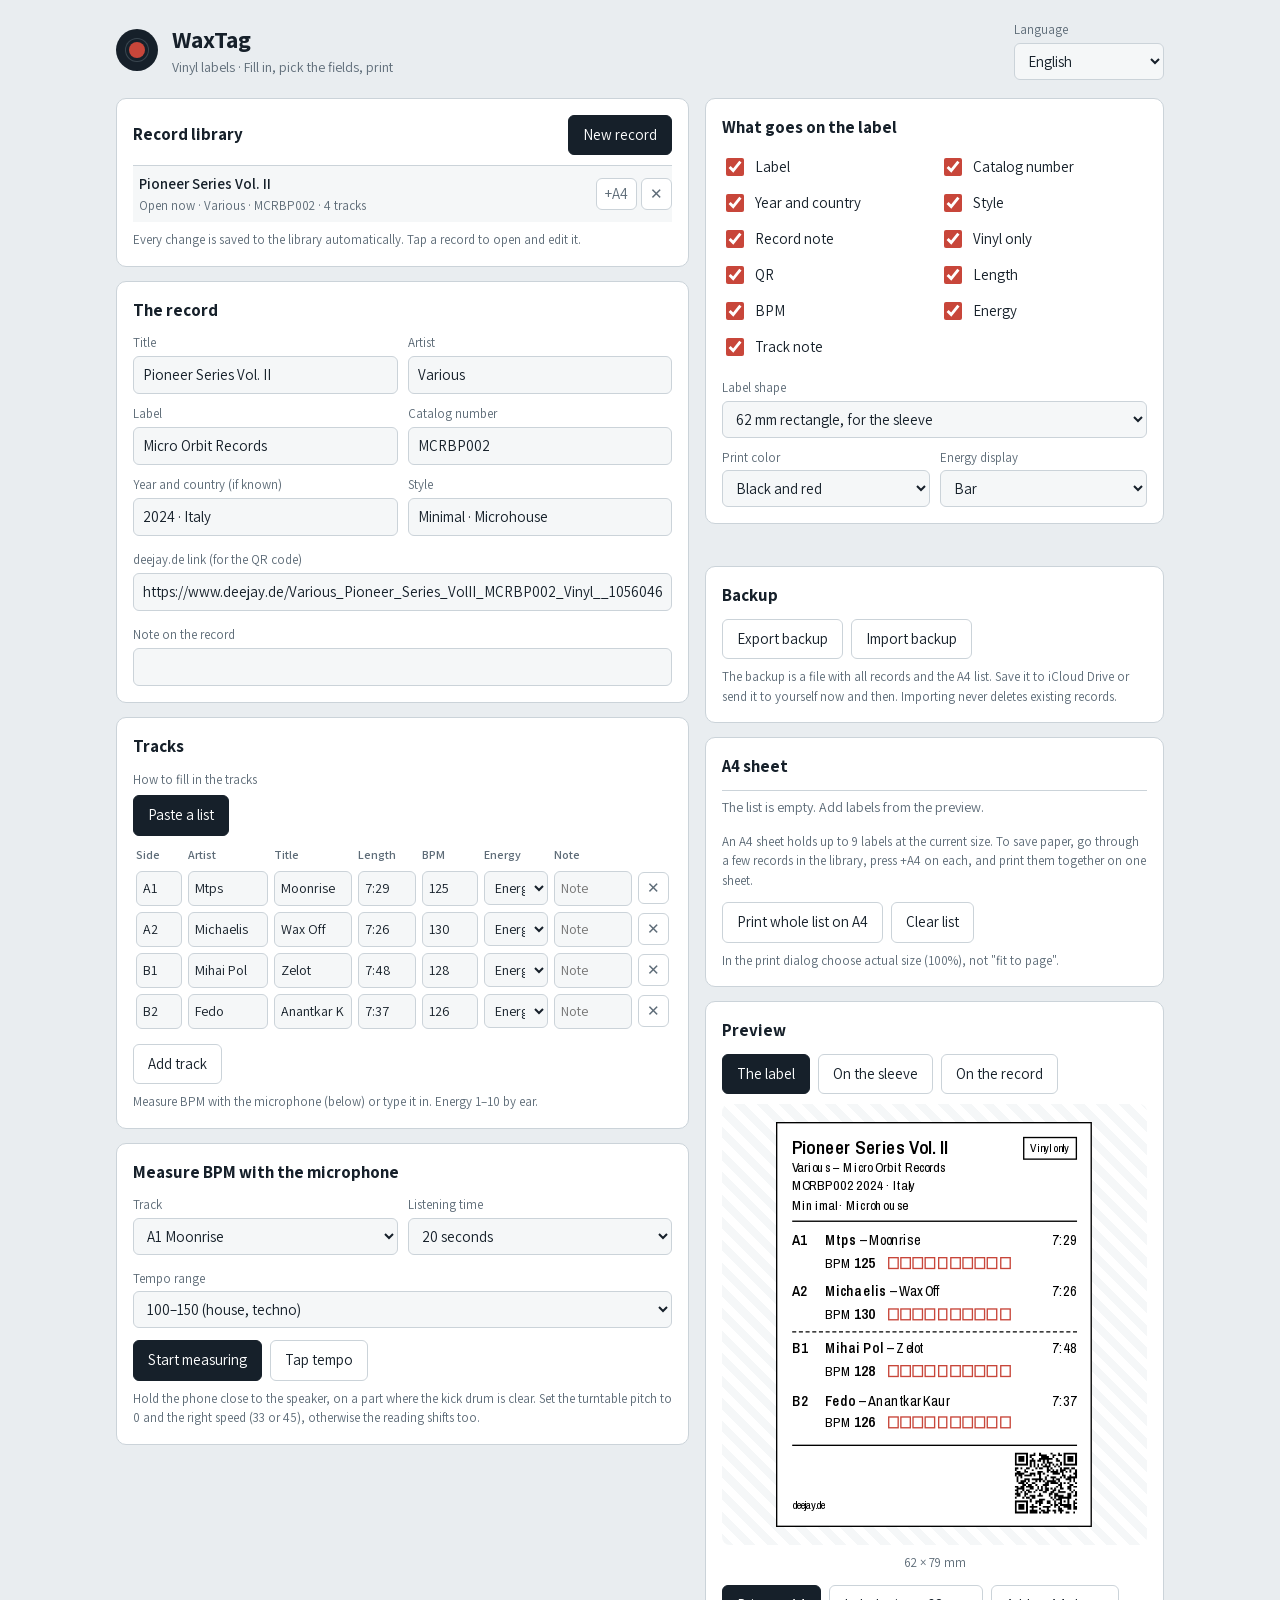
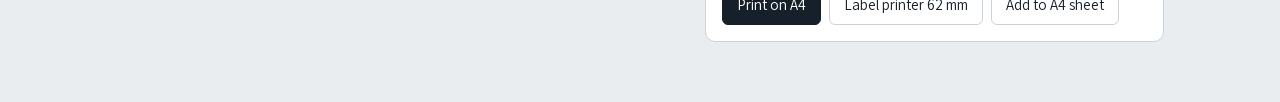
==== commit ed6d7d2f: "Update site (202609181544)" ====
--- a/index.html
+++ b/index.html
@@ -3,7 +3,7 @@
 <head>
 <meta charset="utf-8">
 <meta name="viewport" content="width=device-width, initial-scale=1, viewport-fit=cover">
-<title>Vinyl labels</title>
+<title>WaxTag</title>
 <link href="fonts/fonts.css" rel="stylesheet">
 <link rel="manifest" href="manifest.webmanifest">
 <link rel="icon" href="icons/icon.svg" type="image/svg+xml">
@@ -12,7 +12,7 @@
 <meta name="theme-color" content="#16202A">
 <meta name="apple-mobile-web-app-capable" content="yes">
 <meta name="mobile-web-app-capable" content="yes">
-<meta name="apple-mobile-web-app-title" content="Vinyl labels">
+<meta name="apple-mobile-web-app-title" content="WaxTag">
 <meta name="description" content="Labels for your records: tracks, BPM measured with the microphone, and print-ready stickers.">
 <script src="vendor/qrcode.min.js"></script>
 <script>
@@ -28,7 +28,7 @@
 .wrap{max-width:1080px;margin:0 auto;padding:max(20px,env(safe-area-inset-top)) 16px 60px}
 header{display:flex;align-items:center;gap:14px;margin-bottom:18px;flex-wrap:wrap}
 .disc{width:42px;height:42px;border-radius:50%;background:#16202A;display:grid;place-items:center;flex:none}
-.disc span{width:16px;height:16px;border-radius:50%;background:var(--red);box-shadow:0 0 0 3px #16202A,0 0 0 4px #3a4650}
+header .disc>span{width:16px;height:16px;border-radius:50%;background:var(--red);box-shadow:0 0 0 3px #16202A,0 0 0 4px #3a4650}
 h1{font-size:24px;margin:0;font-weight:700}
 .sub{color:var(--muted);font-size:14px;margin:0}
 .langbox{margin-inline-start:auto;min-width:140px}
@@ -45,6 +45,22 @@
 .tracks td{padding:3px}
 .tracks input,.tracks select{margin-top:0;padding:6px;font-size:14px}
 .tscroll{overflow-x:auto}
+@media (max-width:900px){
+  .tracks thead{display:none}
+  .tracks,.tracks tbody{display:block}
+  .tracks tr{display:grid;grid-template-columns:repeat(11,minmax(0,1fr)) 34px;gap:6px;padding:8px 0;border-top:1px solid var(--line)}
+  .tracks tr:first-child{border-top:0}
+  .tracks td{padding:0;min-width:0}
+  .tracks td:nth-child(1){grid-column:span 2}
+  .tracks td:nth-child(2),.tracks td:nth-child(3){grid-column:span 5}
+  .tracks td:nth-child(4){grid-column:span 2}
+  .tracks td:nth-child(5){grid-column:span 2}
+  .tracks td:nth-child(6){grid-column:span 3}
+  .tracks td:nth-child(7){grid-column:span 4}
+  .tracks td:nth-child(8){grid-column:span 1;display:flex;justify-content:center}
+  .tracks td:nth-child(8) .x{padding:4px 0;width:34px}
+  .tracks input,.tracks select{width:100%}
+}
 button{font:inherit;font-size:15px;border-radius:6px;padding:8px 14px;border:1px solid var(--line);background:var(--panel);color:var(--ink);cursor:pointer}
 button:disabled{opacity:.5;cursor:default}
 button.main{background:#16202A;color:#fff;border-color:#16202A}
@@ -62,6 +78,8 @@
 .queue{list-style:none;margin:8px 0 0;padding:0}
 .queue li{display:flex;justify-content:space-between;align-items:center;border-top:1px solid var(--line);padding:6px 0;font-size:14px}
 .hint{font-size:13px;color:var(--muted);margin:8px 0 0}
+/* a strip behind the status bar, so scrolled content never runs under the clock */
+body::before{content:"";position:fixed;top:0;left:0;right:0;height:env(safe-area-inset-top);background:var(--bg);z-index:7}
 #nav{display:none}
 body.steps #nav{display:flex;position:fixed;inset-inline-start:0;inset-inline-end:0;bottom:0;gap:10px;align-items:center;
   background:var(--panel);border-top:1px solid var(--line);padding:10px 12px calc(10px + env(safe-area-inset-bottom));z-index:6}
@@ -85,10 +103,10 @@
 .mock .lblwrap{position:absolute;transform-origin:top left}
 .sleeve{background:linear-gradient(135deg,#d9d2c5,#efeae0);box-shadow:inset 0 0 0 1px rgba(0,0,0,.25),0 2px 10px rgba(0,0,0,.25)}
 .sleeve .spine{position:absolute;inset-inline-start:0;top:0;bottom:0;background:rgba(0,0,0,.12)}
-.disc{background:radial-gradient(circle at 50% 50%,#1b1b1b 0 12%,#111 12% 13%,#1d1d1d 13% 100%);border-radius:50%;
+.mockdisc{background:radial-gradient(circle at 50% 50%,#1b1b1b 0 12%,#111 12% 13%,#1d1d1d 13% 100%);border-radius:50%;
   box-shadow:0 2px 10px rgba(0,0,0,.35)}
-.disc .center{position:absolute;border-radius:50%;background:#C8463A;left:50%;top:50%;transform:translate(-50%,-50%)}
-.disc .hole{position:absolute;border-radius:50%;background:var(--panel);left:50%;top:50%;transform:translate(-50%,-50%)}
+.mockdisc .center{position:absolute;border-radius:50%;background:#C8463A;left:50%;top:50%;transform:translate(-50%,-50%)}
+.mockdisc .hole{position:absolute;border-radius:50%;background:var(--panel);left:50%;top:50%;transform:translate(-50%,-50%)}
 .modal{position:fixed;inset:0;background:rgba(0,0,0,.45);display:flex;align-items:center;justify-content:center;padding:16px;z-index:10}
 .modal .box{background:var(--panel);border:1px solid var(--line);border-radius:10px;padding:16px;max-width:520px;width:100%;max-height:85vh;overflow:auto}
 .modal h2{margin:0 0 6px}
@@ -254,7 +272,7 @@
     <div class="toggles" id="toggles"></div>
     <div class="gap"></div>
     <div class="row">
-      <label class="f"><span data-i="f_shape"></span><select id="shape"><option value="rect" data-i="shape_rect"></option><option value="round" data-i="shape_round"></option></select></label>
+      <label class="f" style="grid-column:1/-1"><span data-i="f_shape"></span><select id="shape"><option value="rect" data-i="shape_rect"></option><option value="round" data-i="shape_round"></option></select></label>
       <label class="f"><span data-i="f_color"></span><select id="color"><option value="black" data-i="c_black"></option><option value="red" data-i="c_red"></option></select></label>
       <label class="f"><span data-i="f_enmode"></span><select id="enmode"><option value="bar" data-i="en_bar"></option><option value="num" data-i="en_num"></option></select></label>
     </div>
@@ -309,19 +327,19 @@
 <div id="print"></div>
 <script>
 const I18N={
-he:{dir:"rtl",name:"עברית",lang:"שפה",app_title:"מדבקות לתקליטים",app_sub:"ממלאים, בוחרים מה מופיע, ומדפיסים",rec_h:"התקליט",f_title:"שם התקליט",f_artist:"אמן",f_label:"לייבל",f_cat:"מספר קטלוגי",f_year:"שנה ומדינה (אם ידוע)",f_style:"סגנון",f_link:"קישור ל-deejay.de (ל-QR)",tracks_h:"הטראקים",th_side:"צד",th_artist:"אמן",th_title:"שם",th_time:"משך",th_energy:"אנרגיה",add_track:"הוספת טראק",del_track:"מחיקת טראק",tracks_hint:"את ה-BPM אפשר למדוד במיקרופון (למטה) או להקליד ידנית. אנרגיה 1–10 לפי האוזן שלך.",mic_h:"מדידת BPM במיקרופון",m_track:"טראק",m_dur:"משך האזנה",dur:"{n} שניות",m_range:"טווח קצב",r_house:"100–150 (האוס, טכנו)",r_down:"80–120 (דאון-טמפו, היפ הופ)",r_fast:"130–180 (טראנס, דראם אנד בס)",m_start:"התחל מדידה",tap:"הקשה בקצב",listening:"מקשיב…",left:"{n} שנ׳",m_again:"מדידה חוזרת",use:"הכנס ל-{p}",conf_high:"ביטחון גבוה",conf_mid:"ביטחון בינוני. כדאי למדוד שוב בקטע עם תוף ברור.",conf_low:"ביטחון נמוך. מדוד שוב, קרוב יותר לרמקול, או השתמש בהקשה בקצב.",silent:"כמעט לא נשמע צליל. קרב את הטלפון לרמקול והגבר את הווליום.",mic_denied:"אין גישה למיקרופון. אשר גישה בדפדפן, ואם זה לא עוזר פתח את הקישור ישירות בספארי או בכרום.",mic_unavail:"המיקרופון לא זמין בתצוגה הזו. פתח את הקישור ישירות בדפדפן של הטלפון.",tap_note:"לפי ההקשות שלך. המשך להקיש כדי לדייק.",mic_hint:"שים את הטלפון קרוב לרמקול, בקטע שהתוף הבסיסי נשמע בו ברור. הפיץ' בפטיפון על 0 ומהירות נכונה (33 או 45), אחרת גם המדידה תזוז.",show_h:"מה יופיע על המדבקה",f_color:"צבע הדפסה",c_black:"שחור בלבד",c_red:"שחור ואדום",f_enmode:"הצגת אנרגיה",en_bar:"פס",en_num:"מספר",preview_h:"תצוגה",size:"62 × {h} מ\"מ",print_a4:"הדפסה על דף A4",print_label:"מדפסת מדבקות 62 מ\"מ",add_queue:"הוספה לדף A4",a4_h:"דף A4",queue_empty:"הרשימה ריקה. הוסף מדבקות מהתצוגה.",print_all:"הדפסת כל הרשימה על A4",clear:"ניקוי הרשימה",a4_hint:"בחלון ההדפסה בוחרים גודל אמיתי (100%), לא \"התאמה לדף\".",remove:"הסרה",lib_h:"ספריית התקליטים",new_rec:"תקליט חדש",search:"חיפוש…",untitled:"ללא שם",n_tracks:"{n} טראקים",now_open:"פתוח עכשיו",add_a4:"הוספה לדף A4",del_rec:"מחיקת התקליט",del_confirm:"למחוק את \"{n}\" מהספרייה?",added_a4:"נוסף לדף A4",lib_hint:"כל שינוי נשמר אוטומטית בספרייה. לוחצים על תקליט כדי לפתוח ולערוך אותו.",backup_h:"גיבוי",export:"ייצוא גיבוי",import:"ייבוא גיבוי",backup_hint:"הגיבוי הוא קובץ עם כל התקליטים ורשימת A4. כדאי לשמור אותו ב-iCloud Drive או לשלוח לעצמך מדי פעם. בייבוא, תקליטים קיימים לא נמחקים.",import_done:"הגיבוי נטען: נוספו {a} תקליטים, עודכנו {u}.",import_bad:"הקובץ הזה לא נראה כמו גיבוי של האפליקציה.",mic_denied_app:"אין גישה למיקרופון. אשר גישה בהגדרות של האייפון, תחת האפליקציה הזו, ונסה שוב.",scan:"צילום רשימת הטראקים",scan_hint:"מצלמים את גב העטיפה או את התווית של התקליט. הטקסט נקרא במכשיר עצמו, בלי אינטרנט, ואפשר לתקן הכול לפני שמוסיפים.",scan_camera:"צילום",scan_library:"בחירה מהתמונות",cancel:"ביטול",scan_wait:"קורא את התמונה…",scan_title:"הטראקים שזוהו",scan_none:"לא זוהו טראקים בתמונה. נסה שוב מקרוב, בתאורה טובה ובלי זווית.",scan_replace:"החלפת הרשימה",scan_append:"הוספה לרשימה",scan_sel:"מסומנים: {n}",paste:"הדבקת רשימה",paste_title:"הדבקת רשימה",paste_ph:"מדביקים כאן את רשימת הטראקים מ-Beatport, מ-Traxsource, מ-Discogs, מ-deejay.de או ממייל הרכישה",paste_hint:"אפשר להעתיק את רשימת הטראקים מהאתר שקנית בו, להדביק, ולתקן מה שצריך. אם יש BPM ברשימה, הוא ייכנס אוטומטית.",paste_do:"פירוק הרשימה",f_note:"הערה על התקליט",th_note:"הערה",type_in:"הקלדה ידנית",fill_from:"איך למלא את הטראקים",s_lib:"ספרייה",s_rec:"התקליט",s_tracks:"טראקים",s_mic:"BPM",s_label:"המדבקה",s_print:"הדפסה",back:"הקודם",next:"הבא",step_of:"שלב {a} מתוך {b}",view_flat:"המדבקה",view_sleeve:"על העטיפה",view_disc:"על התקליט",mock_hint:"כך המדבקה נראית בגודל אמיתי ביחס לעטיפה ולתקליט, לפני שמדפיסים.",rec_found:"פרטי התקליט שזוהו",scan_nothing:"לא זוהו פרטים בתמונה.",made_with:"נוצר ב{app}",cut_hint:"גוזרים לאורך הקווים המקווקווים.",a4_fill:"בדף A4 אחד נכנסות עד {per} מדבקות בגודל הנוכחי. כדי לחסוך בנייר, אפשר לעבור על כמה תקליטים בספרייה, ללחוץ +A4 על כל אחד, ולהדפיס את כולם יחד על אותו דף.",a4_status:"ברשימה: {n} · דפים: {pages} · פנוי בדף האחרון: {free}. אפשר להוסיף עוד תקליטים לפני ההדפסה.",a4_full:"ברשימה: {n} · דפים: {pages}, מלאים.",f_shape:"צורת המדבקה",shape_rect:"מלבן 62 מ\"מ, לעטיפה",shape_round:"עיגול 95 מ\"מ, לתווית התקליט",size_round:"קוטר {d} מ\"מ",hole_hint:"החור במרכז מסומן בקו מקווקו. נוקבים אותו לפני ההדבקה, אחרת המדבקה לא תיכנס על הציר.",round_full:"התוכן לא נכנס במדבקה העגולה. כבה שדות (למשל QR או אנרגיה), קצר שמות, או עבור למדבקה מלבנית.",
+he:{dir:"rtl",name:"עברית",lang:"שפה",app_title:"WaxTag",app_sub:"מדבקות לתקליטים · ממלאים, בוחרים מה מופיע, ומדפיסים",rec_h:"התקליט",f_title:"שם התקליט",f_artist:"אמן",f_label:"לייבל",f_cat:"מספר קטלוגי",f_year:"שנה ומדינה (אם ידוע)",f_style:"סגנון",f_link:"קישור ל-deejay.de (ל-QR)",tracks_h:"הטראקים",th_side:"צד",th_artist:"אמן",th_title:"שם",th_time:"משך",th_energy:"אנרגיה",add_track:"הוספת טראק",del_track:"מחיקת טראק",tracks_hint:"את ה-BPM אפשר למדוד במיקרופון (למטה) או להקליד ידנית. אנרגיה 1–10 לפי האוזן שלך.",mic_h:"מדידת BPM במיקרופון",m_track:"טראק",m_dur:"משך האזנה",dur:"{n} שניות",m_range:"טווח קצב",r_house:"100–150 (האוס, טכנו)",r_down:"80–120 (דאון-טמפו, היפ הופ)",r_fast:"130–180 (טראנס, דראם אנד בס)",m_start:"התחל מדידה",tap:"הקשה בקצב",listening:"מקשיב…",left:"{n} שנ׳",m_again:"מדידה חוזרת",use:"הכנס ל-{p}",conf_high:"ביטחון גבוה",conf_mid:"ביטחון בינוני. כדאי למדוד שוב בקטע עם תוף ברור.",conf_low:"ביטחון נמוך. מדוד שוב, קרוב יותר לרמקול, או השתמש בהקשה בקצב.",silent:"כמעט לא נשמע צליל. קרב את הטלפון לרמקול והגבר את הווליום.",mic_denied:"אין גישה למיקרופון. אשר גישה בדפדפן, ואם זה לא עוזר פתח את הקישור ישירות בספארי או בכרום.",mic_unavail:"המיקרופון לא זמין בתצוגה הזו. פתח את הקישור ישירות בדפדפן של הטלפון.",tap_note:"לפי ההקשות שלך. המשך להקיש כדי לדייק.",mic_hint:"שים את הטלפון קרוב לרמקול, בקטע שהתוף הבסיסי נשמע בו ברור. הפיץ' בפטיפון על 0 ומהירות נכונה (33 או 45), אחרת גם המדידה תזוז.",show_h:"מה יופיע על המדבקה",f_color:"צבע הדפסה",c_black:"שחור בלבד",c_red:"שחור ואדום",f_enmode:"הצגת אנרגיה",en_bar:"פס",en_num:"מספר",preview_h:"תצוגה",size:"62 × {h} מ\"מ",print_a4:"הדפסה על דף A4",print_label:"מדפסת מדבקות 62 מ\"מ",add_queue:"הוספה לדף A4",a4_h:"דף A4",queue_empty:"הרשימה ריקה. הוסף מדבקות מהתצוגה.",print_all:"הדפסת כל הרשימה על A4",clear:"ניקוי הרשימה",a4_hint:"בחלון ההדפסה בוחרים גודל אמיתי (100%), לא \"התאמה לדף\".",remove:"הסרה",lib_h:"ספריית התקליטים",new_rec:"תקליט חדש",search:"חיפוש…",untitled:"ללא שם",n_tracks:"{n} טראקים",now_open:"פתוח עכשיו",add_a4:"הוספה לדף A4",del_rec:"מחיקת התקליט",del_confirm:"למחוק את \"{n}\" מהספרייה?",added_a4:"נוסף לדף A4",lib_hint:"כל שינוי נשמר אוטומטית בספרייה. לוחצים על תקליט כדי לפתוח ולערוך אותו.",backup_h:"גיבוי",export:"ייצוא גיבוי",import:"ייבוא גיבוי",backup_hint:"הגיבוי הוא קובץ עם כל התקליטים ורשימת A4. כדאי לשמור אותו ב-iCloud Drive או לשלוח לעצמך מדי פעם. בייבוא, תקליטים קיימים לא נמחקים.",import_done:"הגיבוי נטען: נוספו {a} תקליטים, עודכנו {u}.",import_bad:"הקובץ הזה לא נראה כמו גיבוי של האפליקציה.",mic_denied_app:"אין גישה למיקרופון. אשר גישה בהגדרות של האייפון, תחת האפליקציה הזו, ונסה שוב.",scan:"צילום רשימת הטראקים",scan_hint:"מצלמים את גב העטיפה או את התווית של התקליט. הטקסט נקרא במכשיר עצמו, בלי אינטרנט, ואפשר לתקן הכול לפני שמוסיפים.",scan_camera:"צילום",scan_library:"בחירה מהתמונות",cancel:"ביטול",scan_wait:"קורא את התמונה…",scan_title:"הטראקים שזוהו",scan_none:"לא זוהו טראקים בתמונה. נסה שוב מקרוב, בתאורה טובה ובלי זווית.",scan_replace:"החלפת הרשימה",scan_append:"הוספה לרשימה",scan_sel:"מסומנים: {n}",paste:"הדבקת רשימה",paste_title:"הדבקת רשימה",paste_ph:"מדביקים כאן את רשימת הטראקים מ-Beatport, מ-Traxsource, מ-Discogs, מ-deejay.de או ממייל הרכישה",paste_hint:"אפשר להעתיק את רשימת הטראקים מהאתר שקנית בו, להדביק, ולתקן מה שצריך. אם יש BPM ברשימה, הוא ייכנס אוטומטית.",paste_do:"פירוק הרשימה",f_note:"הערה על התקליט",th_note:"הערה",type_in:"הקלדה ידנית",fill_from:"איך למלא את הטראקים",s_lib:"ספרייה",s_rec:"התקליט",s_tracks:"טראקים",s_mic:"BPM",s_label:"המדבקה",s_print:"הדפסה",back:"הקודם",next:"הבא",step_of:"שלב {a} מתוך {b}",view_flat:"המדבקה",view_sleeve:"על העטיפה",view_disc:"על התקליט",mock_hint:"כך המדבקה נראית בגודל אמיתי ביחס לעטיפה ולתקליט, לפני שמדפיסים.",rec_found:"פרטי התקליט שזוהו",scan_nothing:"לא זוהו פרטים בתמונה.",made_with:"נוצר ב{app}",cut_hint:"גוזרים לאורך הקווים המקווקווים.",a4_fill:"בדף A4 אחד נכנסות עד {per} מדבקות בגודל הנוכחי. כדי לחסוך בנייר, אפשר לעבור על כמה תקליטים בספרייה, ללחוץ +A4 על כל אחד, ולהדפיס את כולם יחד על אותו דף.",a4_status:"ברשימה: {n} · דפים: {pages} · פנוי בדף האחרון: {free}. אפשר להוסיף עוד תקליטים לפני ההדפסה.",a4_full:"ברשימה: {n} · דפים: {pages}, מלאים.",f_shape:"צורת המדבקה",shape_rect:"מלבן 62 מ\"מ, לעטיפה",shape_round:"עיגול 95 מ\"מ, לתווית התקליט",size_round:"קוטר {d} מ\"מ",hole_hint:"החור במרכז מסומן בקו מקווקו. נוקבים אותו לפני ההדבקה, אחרת המדבקה לא תיכנס על הציר.",round_full:"התוכן לא נכנס במדבקה העגולה. כבה שדות (למשל QR או אנרגיה), קצר שמות, או עבור למדבקה מלבנית.",
  fl:{label:"לייבל",cat:"מספר קטלוגי",year:"שנה ומדינה",style:"סגנון",vo:"Vinyl only",qr:"QR",time:"משך",bpm:"BPM",energy:"אנרגיה",note:"הערה לטראק",rnote:"הערה לתקליט"}},
-en:{dir:"ltr",name:"English",lang:"Language",app_title:"Vinyl labels",app_sub:"Fill in, pick the fields, print",rec_h:"The record",f_title:"Title",f_artist:"Artist",f_label:"Label",f_cat:"Catalog number",f_year:"Year and country (if known)",f_style:"Style",f_link:"deejay.de link (for the QR code)",tracks_h:"Tracks",th_side:"Side",th_artist:"Artist",th_title:"Title",th_time:"Length",th_energy:"Energy",add_track:"Add track",del_track:"Delete track",tracks_hint:"Measure BPM with the microphone (below) or type it in. Energy 1–10 by ear.",mic_h:"Measure BPM with the microphone",m_track:"Track",m_dur:"Listening time",dur:"{n} seconds",m_range:"Tempo range",r_house:"100–150 (house, techno)",r_down:"80–120 (downtempo, hip hop)",r_fast:"130–180 (trance, drum and bass)",m_start:"Start measuring",tap:"Tap tempo",listening:"Listening…",left:"{n}s left",m_again:"Measure again",use:"Insert into {p}",conf_high:"High confidence",conf_mid:"Medium confidence. Try again on a part with a clear kick drum.",conf_low:"Low confidence. Measure again closer to the speaker, or use tap tempo.",silent:"Barely any sound picked up. Move the phone closer to the speaker and turn it up.",mic_denied:"No microphone access. Allow it in the browser; if that doesn't help, open the link directly in Safari or Chrome.",mic_unavail:"The microphone isn't available in this view. Open the link directly in your phone's browser.",tap_note:"Based on your taps. Keep tapping to refine.",mic_hint:"Hold the phone close to the speaker, on a part where the kick drum is clear. Set the turntable pitch to 0 and the right speed (33 or 45), otherwise the reading shifts too.",show_h:"What goes on the label",f_color:"Print color",c_black:"Black only",c_red:"Black and red",f_enmode:"Energy display",en_bar:"Bar",en_num:"Number",preview_h:"Preview",size:"62 × {h} mm",print_a4:"Print on A4",print_label:"Label printer 62 mm",add_queue:"Add to A4 sheet",a4_h:"A4 sheet",queue_empty:"The list is empty. Add labels from the preview.",print_all:"Print whole list on A4",clear:"Clear list",a4_hint:"In the print dialog choose actual size (100%), not \"fit to page\".",remove:"Remove",lib_h:"Record library",new_rec:"New record",search:"Search…",untitled:"Untitled",n_tracks:"{n} tracks",now_open:"Open now",add_a4:"Add to A4 sheet",del_rec:"Delete record",del_confirm:"Delete \"{n}\" from the library?",added_a4:"Added to the A4 sheet",lib_hint:"Every change is saved to the library automatically. Tap a record to open and edit it.",backup_h:"Backup",export:"Export backup",import:"Import backup",backup_hint:"The backup is a file with all records and the A4 list. Save it to iCloud Drive or send it to yourself now and then. Importing never deletes existing records.",import_done:"Backup loaded: {a} records added, {u} updated.",import_bad:"This file doesn't look like a backup from this app.",mic_denied_app:"No microphone access. Allow it in the iPhone Settings under this app, then try again.",scan:"Photograph the track list",scan_hint:"Photograph the back of the sleeve or the record label. The text is read on the device itself, without internet, and you can fix everything before adding it.",scan_camera:"Take a photo",scan_library:"Choose from Photos",cancel:"Cancel",scan_wait:"Reading the photo…",scan_title:"Tracks found",scan_none:"No tracks were found in the photo. Try again from closer up, in good light and straight on.",scan_replace:"Replace the list",scan_append:"Add to the list",scan_sel:"Selected: {n}",paste:"Paste a list",paste_title:"Paste a list",paste_ph:"Paste the track list here, from Beatport, Traxsource, Discogs, deejay.de or your purchase email",paste_hint:"Copy the track list from the shop you bought the record in, paste it, and fix whatever needs fixing. A BPM in the list is picked up automatically.",paste_do:"Read the list",f_note:"Note on the record",th_note:"Note",type_in:"Type them in",fill_from:"How to fill in the tracks",s_lib:"Library",s_rec:"Record",s_tracks:"Tracks",s_mic:"BPM",s_label:"Label",s_print:"Print",back:"Back",next:"Next",step_of:"Step {a} of {b}",view_flat:"The label",view_sleeve:"On the sleeve",view_disc:"On the record",mock_hint:"This is the label at its real size next to the sleeve and the record, before you print.",rec_found:"Record details found",scan_nothing:"Nothing was found in the photo.",made_with:"Made with {app}",cut_hint:"Cut along the dashed lines.",a4_fill:"An A4 sheet holds up to {per} labels at the current size. To save paper, go through a few records in the library, press +A4 on each, and print them together on one sheet.",a4_status:"In the list: {n} · Sheets: {pages} · Free on the last sheet: {free}. You can add more records before printing.",a4_full:"In the list: {n} · Sheets: {pages}, all full.",f_shape:"Label shape",shape_rect:"62 mm rectangle, for the sleeve",shape_round:"95 mm circle, for the record label",size_round:"{d} mm across",hole_hint:"The spindle hole in the middle is marked with a dashed circle. Punch it before sticking, or the label will not go over the spindle.",round_full:"The content does not fit the round label. Turn fields off (the QR or the energy bar, for example), shorten names, or switch back to the rectangle.",
+en:{dir:"ltr",name:"English",lang:"Language",app_title:"WaxTag",app_sub:"Vinyl labels · Fill in, pick the fields, print",rec_h:"The record",f_title:"Title",f_artist:"Artist",f_label:"Label",f_cat:"Catalog number",f_year:"Year and country (if known)",f_style:"Style",f_link:"deejay.de link (for the QR code)",tracks_h:"Tracks",th_side:"Side",th_artist:"Artist",th_title:"Title",th_time:"Length",th_energy:"Energy",add_track:"Add track",del_track:"Delete track",tracks_hint:"Measure BPM with the microphone (below) or type it in. Energy 1–10 by ear.",mic_h:"Measure BPM with the microphone",m_track:"Track",m_dur:"Listening time",dur:"{n} seconds",m_range:"Tempo range",r_house:"100–150 (house, techno)",r_down:"80–120 (downtempo, hip hop)",r_fast:"130–180 (trance, drum and bass)",m_start:"Start measuring",tap:"Tap tempo",listening:"Listening…",left:"{n}s left",m_again:"Measure again",use:"Insert into {p}",conf_high:"High confidence",conf_mid:"Medium confidence. Try again on a part with a clear kick drum.",conf_low:"Low confidence. Measure again closer to the speaker, or use tap tempo.",silent:"Barely any sound picked up. Move the phone closer to the speaker and turn it up.",mic_denied:"No microphone access. Allow it in the browser; if that doesn't help, open the link directly in Safari or Chrome.",mic_unavail:"The microphone isn't available in this view. Open the link directly in your phone's browser.",tap_note:"Based on your taps. Keep tapping to refine.",mic_hint:"Hold the phone close to the speaker, on a part where the kick drum is clear. Set the turntable pitch to 0 and the right speed (33 or 45), otherwise the reading shifts too.",show_h:"What goes on the label",f_color:"Print color",c_black:"Black only",c_red:"Black and red",f_enmode:"Energy display",en_bar:"Bar",en_num:"Number",preview_h:"Preview",size:"62 × {h} mm",print_a4:"Print on A4",print_label:"Label printer 62 mm",add_queue:"Add to A4 sheet",a4_h:"A4 sheet",queue_empty:"The list is empty. Add labels from the preview.",print_all:"Print whole list on A4",clear:"Clear list",a4_hint:"In the print dialog choose actual size (100%), not \"fit to page\".",remove:"Remove",lib_h:"Record library",new_rec:"New record",search:"Search…",untitled:"Untitled",n_tracks:"{n} tracks",now_open:"Open now",add_a4:"Add to A4 sheet",del_rec:"Delete record",del_confirm:"Delete \"{n}\" from the library?",added_a4:"Added to the A4 sheet",lib_hint:"Every change is saved to the library automatically. Tap a record to open and edit it.",backup_h:"Backup",export:"Export backup",import:"Import backup",backup_hint:"The backup is a file with all records and the A4 list. Save it to iCloud Drive or send it to yourself now and then. Importing never deletes existing records.",import_done:"Backup loaded: {a} records added, {u} updated.",import_bad:"This file doesn't look like a backup from this app.",mic_denied_app:"No microphone access. Allow it in the iPhone Settings under this app, then try again.",scan:"Photograph the track list",scan_hint:"Photograph the back of the sleeve or the record label. The text is read on the device itself, without internet, and you can fix everything before adding it.",scan_camera:"Take a photo",scan_library:"Choose from Photos",cancel:"Cancel",scan_wait:"Reading the photo…",scan_title:"Tracks found",scan_none:"No tracks were found in the photo. Try again from closer up, in good light and straight on.",scan_replace:"Replace the list",scan_append:"Add to the list",scan_sel:"Selected: {n}",paste:"Paste a list",paste_title:"Paste a list",paste_ph:"Paste the track list here, from Beatport, Traxsource, Discogs, deejay.de or your purchase email",paste_hint:"Copy the track list from the shop you bought the record in, paste it, and fix whatever needs fixing. A BPM in the list is picked up automatically.",paste_do:"Read the list",f_note:"Note on the record",th_note:"Note",type_in:"Type them in",fill_from:"How to fill in the tracks",s_lib:"Library",s_rec:"Record",s_tracks:"Tracks",s_mic:"BPM",s_label:"Label",s_print:"Print",back:"Back",next:"Next",step_of:"Step {a} of {b}",view_flat:"The label",view_sleeve:"On the sleeve",view_disc:"On the record",mock_hint:"This is the label at its real size next to the sleeve and the record, before you print.",rec_found:"Record details found",scan_nothing:"Nothing was found in the photo.",made_with:"Made with {app}",cut_hint:"Cut along the dashed lines.",a4_fill:"An A4 sheet holds up to {per} labels at the current size. To save paper, go through a few records in the library, press +A4 on each, and print them together on one sheet.",a4_status:"In the list: {n} · Sheets: {pages} · Free on the last sheet: {free}. You can add more records before printing.",a4_full:"In the list: {n} · Sheets: {pages}, all full.",f_shape:"Label shape",shape_rect:"62 mm rectangle, for the sleeve",shape_round:"95 mm circle, for the record label",size_round:"{d} mm across",hole_hint:"The spindle hole in the middle is marked with a dashed circle. Punch it before sticking, or the label will not go over the spindle.",round_full:"The content does not fit the round label. Turn fields off (the QR or the energy bar, for example), shorten names, or switch back to the rectangle.",
  fl:{label:"Label",cat:"Catalog number",year:"Year and country",style:"Style",vo:"Vinyl only",qr:"QR",time:"Length",bpm:"BPM",energy:"Energy",note:"Track note",rnote:"Record note"}},
-de:{dir:"ltr",name:"Deutsch",lang:"Sprache",app_title:"Vinyl-Etiketten",app_sub:"Ausfüllen, Felder wählen, drucken",rec_h:"Die Platte",f_title:"Titel",f_artist:"Künstler",f_label:"Label",f_cat:"Katalognummer",f_year:"Jahr und Land (falls bekannt)",f_style:"Stil",f_link:"Link zu deejay.de (für den QR-Code)",tracks_h:"Tracks",th_side:"Seite",th_artist:"Künstler",th_title:"Titel",th_time:"Länge",th_energy:"Energie",add_track:"Track hinzufügen",del_track:"Track löschen",tracks_hint:"BPM per Mikrofon messen (unten) oder von Hand eintragen. Energie 1–10 nach Gehör.",mic_h:"BPM per Mikrofon messen",m_track:"Track",m_dur:"Messdauer",dur:"{n} Sekunden",m_range:"Tempobereich",r_house:"100–150 (House, Techno)",r_down:"80–120 (Downtempo, Hip-Hop)",r_fast:"130–180 (Trance, Drum & Bass)",m_start:"Messung starten",tap:"Tap-Tempo",listening:"Hört zu…",left:"noch {n} s",m_again:"Erneut messen",use:"In {p} eintragen",conf_high:"Hohe Sicherheit",conf_mid:"Mittlere Sicherheit. Besser an einer Stelle mit klarer Bassdrum erneut messen.",conf_low:"Geringe Sicherheit. Näher am Lautsprecher erneut messen oder Tap-Tempo nutzen.",silent:"Kaum Signal. Handy näher an den Lautsprecher halten und lauter drehen.",mic_denied:"Kein Mikrofonzugriff. Zugriff im Browser erlauben; falls das nicht hilft, den Link direkt in Safari oder Chrome öffnen.",mic_unavail:"Das Mikrofon ist in dieser Ansicht nicht verfügbar. Öffne den Link direkt im Browser des Handys.",tap_note:"Nach deinen Taps. Weiter tippen für mehr Genauigkeit.",mic_hint:"Handy nah an den Lautsprecher, an einer Stelle mit klarer Bassdrum. Pitch am Plattenspieler auf 0 und richtige Geschwindigkeit (33 oder 45), sonst verschiebt sich auch die Messung.",show_h:"Was aufs Etikett kommt",f_color:"Druckfarbe",c_black:"Nur Schwarz",c_red:"Schwarz und Rot",f_enmode:"Energie-Anzeige",en_bar:"Balken",en_num:"Zahl",preview_h:"Vorschau",size:"62 × {h} mm",print_a4:"Auf A4 drucken",print_label:"Etikettendrucker 62 mm",add_queue:"Zum A4-Bogen hinzufügen",a4_h:"A4-Bogen",queue_empty:"Die Liste ist leer. Füge Etiketten aus der Vorschau hinzu.",print_all:"Ganze Liste auf A4 drucken",clear:"Liste leeren",a4_hint:"Im Druckdialog Originalgröße (100 %) wählen, nicht „An Seite anpassen“.",remove:"Entfernen",lib_h:"Plattensammlung",new_rec:"Neue Platte",search:"Suchen…",untitled:"Ohne Titel",n_tracks:"{n} Tracks",now_open:"Gerade geöffnet",add_a4:"Zum A4-Bogen hinzufügen",del_rec:"Platte löschen",del_confirm:"„{n}“ aus der Sammlung löschen?",added_a4:"Zum A4-Bogen hinzugefügt",lib_hint:"Jede Änderung wird automatisch gespeichert. Tippe auf eine Platte, um sie zu öffnen und zu bearbeiten.",backup_h:"Sicherung",export:"Sicherung exportieren",import:"Sicherung importieren",backup_hint:"Die Sicherung ist eine Datei mit allen Platten und der A4-Liste. Speichere sie ab und zu in iCloud Drive oder schick sie dir selbst. Beim Import wird nichts gelöscht.",import_done:"Sicherung geladen: {a} Platten hinzugefügt, {u} aktualisiert.",import_bad:"Diese Datei sieht nicht wie eine Sicherung dieser App aus.",mic_denied_app:"Kein Mikrofonzugriff. Erlaube ihn in den iPhone-Einstellungen bei dieser App und versuche es erneut.",scan:"Trackliste fotografieren",scan_hint:"Fotografiere die Rückseite der Hülle oder das Label. Der Text wird direkt auf dem Gerät gelesen, ohne Internet, und du kannst alles vor dem Übernehmen korrigieren.",scan_camera:"Foto aufnehmen",scan_library:"Aus Fotos wählen",cancel:"Abbrechen",scan_wait:"Foto wird gelesen…",scan_title:"Gefundene Tracks",scan_none:"Im Foto wurden keine Tracks gefunden. Versuche es näher, bei gutem Licht und frontal.",scan_replace:"Liste ersetzen",scan_append:"Zur Liste hinzufügen",scan_sel:"Ausgewählt: {n}",paste:"Liste einfügen",paste_title:"Liste einfügen",paste_ph:"Füge hier die Trackliste ein, aus Beatport, Traxsource, Discogs, deejay.de oder deiner Kaufbestätigung",paste_hint:"Kopiere die Trackliste aus dem Shop, in dem du die Platte gekauft hast, füge sie ein und korrigiere, was nötig ist. Ein BPM in der Liste wird automatisch übernommen.",paste_do:"Liste einlesen",f_note:"Notiz zur Platte",th_note:"Notiz",type_in:"Selbst eintippen",fill_from:"Wie die Tracks hineinkommen",s_lib:"Sammlung",s_rec:"Platte",s_tracks:"Tracks",s_mic:"BPM",s_label:"Etikett",s_print:"Drucken",back:"Zurück",next:"Weiter",step_of:"Schritt {a} von {b}",view_flat:"Das Etikett",view_sleeve:"Auf der Hülle",view_disc:"Auf der Platte",mock_hint:"So groß ist das Etikett wirklich im Verhältnis zu Hülle und Platte, noch vor dem Druck.",rec_found:"Gefundene Plattenangaben",scan_nothing:"Auf dem Foto wurde nichts gefunden.",made_with:"Erstellt mit {app}",cut_hint:"Entlang der gestrichelten Linien schneiden.",a4_fill:"Auf ein A4-Blatt passen bei dieser Größe bis zu {per} Etiketten. Um Papier zu sparen, gehe ein paar Platten in der Sammlung durch, drücke bei jeder +A4 und drucke alle zusammen auf ein Blatt.",a4_status:"In der Liste: {n} · Blätter: {pages} · Frei auf dem letzten Blatt: {free}. Vor dem Druck kannst du weitere Platten hinzufügen.",a4_full:"In der Liste: {n} · Blätter: {pages}, alle voll.",f_shape:"Etikettenform",shape_rect:"62-mm-Rechteck, für die Hülle",shape_round:"95-mm-Kreis, für das Plattenlabel",size_round:"{d} mm Durchmesser",hole_hint:"Das Mittelloch ist gestrichelt markiert. Vor dem Aufkleben ausstanzen, sonst passt das Etikett nicht über den Dorn.",round_full:"Der Inhalt passt nicht auf das runde Etikett. Schalte Felder ab (z. B. QR oder Energie), kürze Namen oder wechsle zum Rechteck.",
+de:{dir:"ltr",name:"Deutsch",lang:"Sprache",app_title:"WaxTag",app_sub:"Vinyl-Etiketten · Ausfüllen, Felder wählen, drucken",rec_h:"Die Platte",f_title:"Titel",f_artist:"Künstler",f_label:"Label",f_cat:"Katalognummer",f_year:"Jahr und Land (falls bekannt)",f_style:"Stil",f_link:"Link zu deejay.de (für den QR-Code)",tracks_h:"Tracks",th_side:"Seite",th_artist:"Künstler",th_title:"Titel",th_time:"Länge",th_energy:"Energie",add_track:"Track hinzufügen",del_track:"Track löschen",tracks_hint:"BPM per Mikrofon messen (unten) oder von Hand eintragen. Energie 1–10 nach Gehör.",mic_h:"BPM per Mikrofon messen",m_track:"Track",m_dur:"Messdauer",dur:"{n} Sekunden",m_range:"Tempobereich",r_house:"100–150 (House, Techno)",r_down:"80–120 (Downtempo, Hip-Hop)",r_fast:"130–180 (Trance, Drum & Bass)",m_start:"Messung starten",tap:"Tap-Tempo",listening:"Hört zu…",left:"noch {n} s",m_again:"Erneut messen",use:"In {p} eintragen",conf_high:"Hohe Sicherheit",conf_mid:"Mittlere Sicherheit. Besser an einer Stelle mit klarer Bassdrum erneut messen.",conf_low:"Geringe Sicherheit. Näher am Lautsprecher erneut messen oder Tap-Tempo nutzen.",silent:"Kaum Signal. Handy näher an den Lautsprecher halten und lauter drehen.",mic_denied:"Kein Mikrofonzugriff. Zugriff im Browser erlauben; falls das nicht hilft, den Link direkt in Safari oder Chrome öffnen.",mic_unavail:"Das Mikrofon ist in dieser Ansicht nicht verfügbar. Öffne den Link direkt im Browser des Handys.",tap_note:"Nach deinen Taps. Weiter tippen für mehr Genauigkeit.",mic_hint:"Handy nah an den Lautsprecher, an einer Stelle mit klarer Bassdrum. Pitch am Plattenspieler auf 0 und richtige Geschwindigkeit (33 oder 45), sonst verschiebt sich auch die Messung.",show_h:"Was aufs Etikett kommt",f_color:"Druckfarbe",c_black:"Nur Schwarz",c_red:"Schwarz und Rot",f_enmode:"Energie-Anzeige",en_bar:"Balken",en_num:"Zahl",preview_h:"Vorschau",size:"62 × {h} mm",print_a4:"Auf A4 drucken",print_label:"Etikettendrucker 62 mm",add_queue:"Zum A4-Bogen hinzufügen",a4_h:"A4-Bogen",queue_empty:"Die Liste ist leer. Füge Etiketten aus der Vorschau hinzu.",print_all:"Ganze Liste auf A4 drucken",clear:"Liste leeren",a4_hint:"Im Druckdialog Originalgröße (100 %) wählen, nicht „An Seite anpassen“.",remove:"Entfernen",lib_h:"Plattensammlung",new_rec:"Neue Platte",search:"Suchen…",untitled:"Ohne Titel",n_tracks:"{n} Tracks",now_open:"Gerade geöffnet",add_a4:"Zum A4-Bogen hinzufügen",del_rec:"Platte löschen",del_confirm:"„{n}“ aus der Sammlung löschen?",added_a4:"Zum A4-Bogen hinzugefügt",lib_hint:"Jede Änderung wird automatisch gespeichert. Tippe auf eine Platte, um sie zu öffnen und zu bearbeiten.",backup_h:"Sicherung",export:"Sicherung exportieren",import:"Sicherung importieren",backup_hint:"Die Sicherung ist eine Datei mit allen Platten und der A4-Liste. Speichere sie ab und zu in iCloud Drive oder schick sie dir selbst. Beim Import wird nichts gelöscht.",import_done:"Sicherung geladen: {a} Platten hinzugefügt, {u} aktualisiert.",import_bad:"Diese Datei sieht nicht wie eine Sicherung dieser App aus.",mic_denied_app:"Kein Mikrofonzugriff. Erlaube ihn in den iPhone-Einstellungen bei dieser App und versuche es erneut.",scan:"Trackliste fotografieren",scan_hint:"Fotografiere die Rückseite der Hülle oder das Label. Der Text wird direkt auf dem Gerät gelesen, ohne Internet, und du kannst alles vor dem Übernehmen korrigieren.",scan_camera:"Foto aufnehmen",scan_library:"Aus Fotos wählen",cancel:"Abbrechen",scan_wait:"Foto wird gelesen…",scan_title:"Gefundene Tracks",scan_none:"Im Foto wurden keine Tracks gefunden. Versuche es näher, bei gutem Licht und frontal.",scan_replace:"Liste ersetzen",scan_append:"Zur Liste hinzufügen",scan_sel:"Ausgewählt: {n}",paste:"Liste einfügen",paste_title:"Liste einfügen",paste_ph:"Füge hier die Trackliste ein, aus Beatport, Traxsource, Discogs, deejay.de oder deiner Kaufbestätigung",paste_hint:"Kopiere die Trackliste aus dem Shop, in dem du die Platte gekauft hast, füge sie ein und korrigiere, was nötig ist. Ein BPM in der Liste wird automatisch übernommen.",paste_do:"Liste einlesen",f_note:"Notiz zur Platte",th_note:"Notiz",type_in:"Selbst eintippen",fill_from:"Wie die Tracks hineinkommen",s_lib:"Sammlung",s_rec:"Platte",s_tracks:"Tracks",s_mic:"BPM",s_label:"Etikett",s_print:"Drucken",back:"Zurück",next:"Weiter",step_of:"Schritt {a} von {b}",view_flat:"Das Etikett",view_sleeve:"Auf der Hülle",view_disc:"Auf der Platte",mock_hint:"So groß ist das Etikett wirklich im Verhältnis zu Hülle und Platte, noch vor dem Druck.",rec_found:"Gefundene Plattenangaben",scan_nothing:"Auf dem Foto wurde nichts gefunden.",made_with:"Erstellt mit {app}",cut_hint:"Entlang der gestrichelten Linien schneiden.",a4_fill:"Auf ein A4-Blatt passen bei dieser Größe bis zu {per} Etiketten. Um Papier zu sparen, gehe ein paar Platten in der Sammlung durch, drücke bei jeder +A4 und drucke alle zusammen auf ein Blatt.",a4_status:"In der Liste: {n} · Blätter: {pages} · Frei auf dem letzten Blatt: {free}. Vor dem Druck kannst du weitere Platten hinzufügen.",a4_full:"In der Liste: {n} · Blätter: {pages}, alle voll.",f_shape:"Etikettenform",shape_rect:"62-mm-Rechteck, für die Hülle",shape_round:"95-mm-Kreis, für das Plattenlabel",size_round:"{d} mm Durchmesser",hole_hint:"Das Mittelloch ist gestrichelt markiert. Vor dem Aufkleben ausstanzen, sonst passt das Etikett nicht über den Dorn.",round_full:"Der Inhalt passt nicht auf das runde Etikett. Schalte Felder ab (z. B. QR oder Energie), kürze Namen oder wechsle zum Rechteck.",
  fl:{label:"Label",cat:"Katalognummer",year:"Jahr und Land",style:"Stil",vo:"Vinyl only",qr:"QR",time:"Länge",bpm:"BPM",energy:"Energie",note:"Track-Notiz",rnote:"Platten-Notiz"}},
-es:{dir:"ltr",name:"Español",lang:"Idioma",app_title:"Etiquetas para vinilos",app_sub:"Rellena, elige los campos e imprime",rec_h:"El disco",f_title:"Título",f_artist:"Artista",f_label:"Sello",f_cat:"Número de catálogo",f_year:"Año y país (si se conoce)",f_style:"Estilo",f_link:"Enlace a deejay.de (para el QR)",tracks_h:"Temas",th_side:"Cara",th_artist:"Artista",th_title:"Título",th_time:"Duración",th_energy:"Energía",add_track:"Añadir tema",del_track:"Borrar tema",tracks_hint:"Mide el BPM con el micrófono (abajo) o escríbelo a mano. Energía de 1 a 10 a oído.",mic_h:"Medir BPM con el micrófono",m_track:"Tema",m_dur:"Tiempo de escucha",dur:"{n} segundos",m_range:"Rango de tempo",r_house:"100–150 (house, techno)",r_down:"80–120 (downtempo, hip hop)",r_fast:"130–180 (trance, drum and bass)",m_start:"Empezar medición",tap:"Marcar el ritmo",listening:"Escuchando…",left:"quedan {n} s",m_again:"Medir otra vez",use:"Poner en {p}",conf_high:"Confianza alta",conf_mid:"Confianza media. Mejor medir otra vez en una parte con el bombo claro.",conf_low:"Confianza baja. Mide otra vez más cerca del altavoz o marca el ritmo.",silent:"Apenas se oye sonido. Acerca el móvil al altavoz y sube el volumen.",mic_denied:"Sin acceso al micrófono. Permite el acceso en el navegador; si no funciona, abre el enlace directamente en Safari o Chrome.",mic_unavail:"El micrófono no está disponible en esta vista. Abre el enlace directamente en el navegador del móvil.",tap_note:"Según tus toques. Sigue marcando para afinar.",mic_hint:"Pon el móvil cerca del altavoz, en una parte donde el bombo se oiga claro. Pitch del tocadiscos a 0 y velocidad correcta (33 o 45); si no, la medición también se desvía.",show_h:"Qué aparece en la etiqueta",f_color:"Color de impresión",c_black:"Solo negro",c_red:"Negro y rojo",f_enmode:"Mostrar energía",en_bar:"Barra",en_num:"Número",preview_h:"Vista previa",size:"62 × {h} mm",print_a4:"Imprimir en A4",print_label:"Impresora de etiquetas 62 mm",add_queue:"Añadir a la hoja A4",a4_h:"Hoja A4",queue_empty:"La lista está vacía. Añade etiquetas desde la vista previa.",print_all:"Imprimir toda la lista en A4",clear:"Vaciar la lista",a4_hint:"En el diálogo de impresión elige tamaño real (100 %), no «ajustar a la página».",remove:"Quitar",lib_h:"Biblioteca de discos",new_rec:"Disco nuevo",search:"Buscar…",untitled:"Sin título",n_tracks:"{n} temas",now_open:"Abierto ahora",add_a4:"Añadir a la hoja A4",del_rec:"Borrar disco",del_confirm:"¿Borrar «{n}» de la biblioteca?",added_a4:"Añadido a la hoja A4",lib_hint:"Cada cambio se guarda solo en la biblioteca. Toca un disco para abrirlo y editarlo.",backup_h:"Copia de seguridad",export:"Exportar copia",import:"Importar copia",backup_hint:"La copia es un archivo con todos los discos y la lista A4. Guárdala de vez en cuando en iCloud Drive o envíatela. Al importar no se borra nada.",import_done:"Copia cargada: {a} discos añadidos, {u} actualizados.",import_bad:"Este archivo no parece una copia de esta app.",mic_denied_app:"Sin acceso al micrófono. Permítelo en los Ajustes del iPhone, en esta app, y vuelve a intentarlo.",scan:"Fotografiar la lista de temas",scan_hint:"Fotografía la parte de atrás de la funda o la etiqueta del disco. El texto se lee en el propio dispositivo, sin internet, y puedes corregirlo todo antes de añadirlo.",scan_camera:"Hacer foto",scan_library:"Elegir de Fotos",cancel:"Cancelar",scan_wait:"Leyendo la foto…",scan_title:"Temas encontrados",scan_none:"No se encontraron temas en la foto. Prueba de nuevo más cerca, con buena luz y de frente.",scan_replace:"Reemplazar la lista",scan_append:"Añadir a la lista",scan_sel:"Seleccionados: {n}",paste:"Pegar una lista",paste_title:"Pegar una lista",paste_ph:"Pega aquí la lista de temas, de Beatport, Traxsource, Discogs, deejay.de o del correo de compra",paste_hint:"Copia la lista de temas de la tienda donde compraste el disco, pégala y corrige lo que haga falta. Si la lista trae BPM, se rellena solo.",paste_do:"Leer la lista",f_note:"Nota sobre el disco",th_note:"Nota",type_in:"Escribirlos a mano",fill_from:"Cómo rellenar los temas",s_lib:"Biblioteca",s_rec:"Disco",s_tracks:"Temas",s_mic:"BPM",s_label:"Etiqueta",s_print:"Imprimir",back:"Atrás",next:"Siguiente",step_of:"Paso {a} de {b}",view_flat:"La etiqueta",view_sleeve:"En la funda",view_disc:"En el disco",mock_hint:"Así es la etiqueta a tamaño real junto a la funda y al disco, antes de imprimir.",rec_found:"Datos del disco encontrados",scan_nothing:"No se encontró nada en la foto.",made_with:"Creado con {app}",cut_hint:"Corta por las líneas discontinuas.",a4_fill:"En una hoja A4 caben hasta {per} etiquetas con el tamaño actual. Para ahorrar papel, recorre varios discos de la biblioteca, pulsa +A4 en cada uno e imprímelos juntos en una sola hoja.",a4_status:"En la lista: {n} · Hojas: {pages} · Libres en la última hoja: {free}. Puedes añadir más discos antes de imprimir.",a4_full:"En la lista: {n} · Hojas: {pages}, todas completas.",f_shape:"Forma de la etiqueta",shape_rect:"Rectángulo de 62 mm, para la funda",shape_round:"Círculo de 95 mm, para la etiqueta del disco",size_round:"{d} mm de diámetro",hole_hint:"El agujero central está marcado con una línea discontinua. Perfóralo antes de pegar o la etiqueta no entrará en el eje.",round_full:"El contenido no cabe en la etiqueta redonda. Desactiva campos (el QR o la energía, por ejemplo), acorta nombres o vuelve al rectángulo.",
+es:{dir:"ltr",name:"Español",lang:"Idioma",app_title:"WaxTag",app_sub:"Etiquetas para vinilos · Rellena, elige los campos e imprime",rec_h:"El disco",f_title:"Título",f_artist:"Artista",f_label:"Sello",f_cat:"Número de catálogo",f_year:"Año y país (si se conoce)",f_style:"Estilo",f_link:"Enlace a deejay.de (para el QR)",tracks_h:"Temas",th_side:"Cara",th_artist:"Artista",th_title:"Título",th_time:"Duración",th_energy:"Energía",add_track:"Añadir tema",del_track:"Borrar tema",tracks_hint:"Mide el BPM con el micrófono (abajo) o escríbelo a mano. Energía de 1 a 10 a oído.",mic_h:"Medir BPM con el micrófono",m_track:"Tema",m_dur:"Tiempo de escucha",dur:"{n} segundos",m_range:"Rango de tempo",r_house:"100–150 (house, techno)",r_down:"80–120 (downtempo, hip hop)",r_fast:"130–180 (trance, drum and bass)",m_start:"Empezar medición",tap:"Marcar el ritmo",listening:"Escuchando…",left:"quedan {n} s",m_again:"Medir otra vez",use:"Poner en {p}",conf_high:"Confianza alta",conf_mid:"Confianza media. Mejor medir otra vez en una parte con el bombo claro.",conf_low:"Confianza baja. Mide otra vez más cerca del altavoz o marca el ritmo.",silent:"Apenas se oye sonido. Acerca el móvil al altavoz y sube el volumen.",mic_denied:"Sin acceso al micrófono. Permite el acceso en el navegador; si no funciona, abre el enlace directamente en Safari o Chrome.",mic_unavail:"El micrófono no está disponible en esta vista. Abre el enlace directamente en el navegador del móvil.",tap_note:"Según tus toques. Sigue marcando para afinar.",mic_hint:"Pon el móvil cerca del altavoz, en una parte donde el bombo se oiga claro. Pitch del tocadiscos a 0 y velocidad correcta (33 o 45); si no, la medición también se desvía.",show_h:"Qué aparece en la etiqueta",f_color:"Color de impresión",c_black:"Solo negro",c_red:"Negro y rojo",f_enmode:"Mostrar energía",en_bar:"Barra",en_num:"Número",preview_h:"Vista previa",size:"62 × {h} mm",print_a4:"Imprimir en A4",print_label:"Impresora de etiquetas 62 mm",add_queue:"Añadir a la hoja A4",a4_h:"Hoja A4",queue_empty:"La lista está vacía. Añade etiquetas desde la vista previa.",print_all:"Imprimir toda la lista en A4",clear:"Vaciar la lista",a4_hint:"En el diálogo de impresión elige tamaño real (100 %), no «ajustar a la página».",remove:"Quitar",lib_h:"Biblioteca de discos",new_rec:"Disco nuevo",search:"Buscar…",untitled:"Sin título",n_tracks:"{n} temas",now_open:"Abierto ahora",add_a4:"Añadir a la hoja A4",del_rec:"Borrar disco",del_confirm:"¿Borrar «{n}» de la biblioteca?",added_a4:"Añadido a la hoja A4",lib_hint:"Cada cambio se guarda solo en la biblioteca. Toca un disco para abrirlo y editarlo.",backup_h:"Copia de seguridad",export:"Exportar copia",import:"Importar copia",backup_hint:"La copia es un archivo con todos los discos y la lista A4. Guárdala de vez en cuando en iCloud Drive o envíatela. Al importar no se borra nada.",import_done:"Copia cargada: {a} discos añadidos, {u} actualizados.",import_bad:"Este archivo no parece una copia de esta app.",mic_denied_app:"Sin acceso al micrófono. Permítelo en los Ajustes del iPhone, en esta app, y vuelve a intentarlo.",scan:"Fotografiar la lista de temas",scan_hint:"Fotografía la parte de atrás de la funda o la etiqueta del disco. El texto se lee en el propio dispositivo, sin internet, y puedes corregirlo todo antes de añadirlo.",scan_camera:"Hacer foto",scan_library:"Elegir de Fotos",cancel:"Cancelar",scan_wait:"Leyendo la foto…",scan_title:"Temas encontrados",scan_none:"No se encontraron temas en la foto. Prueba de nuevo más cerca, con buena luz y de frente.",scan_replace:"Reemplazar la lista",scan_append:"Añadir a la lista",scan_sel:"Seleccionados: {n}",paste:"Pegar una lista",paste_title:"Pegar una lista",paste_ph:"Pega aquí la lista de temas, de Beatport, Traxsource, Discogs, deejay.de o del correo de compra",paste_hint:"Copia la lista de temas de la tienda donde compraste el disco, pégala y corrige lo que haga falta. Si la lista trae BPM, se rellena solo.",paste_do:"Leer la lista",f_note:"Nota sobre el disco",th_note:"Nota",type_in:"Escribirlos a mano",fill_from:"Cómo rellenar los temas",s_lib:"Biblioteca",s_rec:"Disco",s_tracks:"Temas",s_mic:"BPM",s_label:"Etiqueta",s_print:"Imprimir",back:"Atrás",next:"Siguiente",step_of:"Paso {a} de {b}",view_flat:"La etiqueta",view_sleeve:"En la funda",view_disc:"En el disco",mock_hint:"Así es la etiqueta a tamaño real junto a la funda y al disco, antes de imprimir.",rec_found:"Datos del disco encontrados",scan_nothing:"No se encontró nada en la foto.",made_with:"Creado con {app}",cut_hint:"Corta por las líneas discontinuas.",a4_fill:"En una hoja A4 caben hasta {per} etiquetas con el tamaño actual. Para ahorrar papel, recorre varios discos de la biblioteca, pulsa +A4 en cada uno e imprímelos juntos en una sola hoja.",a4_status:"En la lista: {n} · Hojas: {pages} · Libres en la última hoja: {free}. Puedes añadir más discos antes de imprimir.",a4_full:"En la lista: {n} · Hojas: {pages}, todas completas.",f_shape:"Forma de la etiqueta",shape_rect:"Rectángulo de 62 mm, para la funda",shape_round:"Círculo de 95 mm, para la etiqueta del disco",size_round:"{d} mm de diámetro",hole_hint:"El agujero central está marcado con una línea discontinua. Perfóralo antes de pegar o la etiqueta no entrará en el eje.",round_full:"El contenido no cabe en la etiqueta redonda. Desactiva campos (el QR o la energía, por ejemplo), acorta nombres o vuelve al rectángulo.",
  fl:{label:"Sello",cat:"Nº de catálogo",year:"Año y país",style:"Estilo",vo:"Vinyl only",qr:"QR",time:"Duración",bpm:"BPM",energy:"Energía",note:"Nota del tema",rnote:"Nota del disco"}},
-fr:{dir:"ltr",name:"Français",lang:"Langue",app_title:"Étiquettes pour vinyles",app_sub:"Remplir, choisir les champs, imprimer",rec_h:"Le disque",f_title:"Titre",f_artist:"Artiste",f_label:"Label",f_cat:"Référence catalogue",f_year:"Année et pays (si connus)",f_style:"Style",f_link:"Lien deejay.de (pour le QR)",tracks_h:"Morceaux",th_side:"Face",th_artist:"Artiste",th_title:"Titre",th_time:"Durée",th_energy:"Énergie",add_track:"Ajouter un morceau",del_track:"Supprimer le morceau",tracks_hint:"Mesurez le BPM au micro (ci-dessous) ou saisissez-le à la main. Énergie de 1 à 10 à l'oreille.",mic_h:"Mesurer le BPM au micro",m_track:"Morceau",m_dur:"Durée d'écoute",dur:"{n} secondes",m_range:"Plage de tempo",r_house:"100–150 (house, techno)",r_down:"80–120 (downtempo, hip-hop)",r_fast:"130–180 (trance, drum and bass)",m_start:"Lancer la mesure",tap:"Taper le tempo",listening:"Écoute…",left:"encore {n} s",m_again:"Mesurer à nouveau",use:"Insérer dans {p}",conf_high:"Fiabilité élevée",conf_mid:"Fiabilité moyenne. Mieux vaut remesurer sur un passage où la grosse caisse est nette.",conf_low:"Fiabilité faible. Remesurez plus près de l'enceinte ou tapez le tempo.",silent:"Presque aucun son capté. Approchez le téléphone de l'enceinte et montez le volume.",mic_denied:"Pas d'accès au micro. Autorisez-le dans le navigateur ; sinon, ouvrez le lien directement dans Safari ou Chrome.",mic_unavail:"Le micro n'est pas disponible dans cet affichage. Ouvrez le lien directement dans le navigateur du téléphone.",tap_note:"D'après vos tapes. Continuez pour affiner.",mic_hint:"Placez le téléphone près de l'enceinte, sur un passage où la grosse caisse est nette. Pitch de la platine à 0 et bonne vitesse (33 ou 45), sinon la mesure sera faussée.",show_h:"Ce qui figure sur l'étiquette",f_color:"Couleur d'impression",c_black:"Noir seulement",c_red:"Noir et rouge",f_enmode:"Affichage de l'énergie",en_bar:"Barre",en_num:"Chiffre",preview_h:"Aperçu",size:"62 × {h} mm",print_a4:"Imprimer sur A4",print_label:"Imprimante d'étiquettes 62 mm",add_queue:"Ajouter à la feuille A4",a4_h:"Feuille A4",queue_empty:"La liste est vide. Ajoutez des étiquettes depuis l'aperçu.",print_all:"Imprimer toute la liste sur A4",clear:"Vider la liste",a4_hint:"Dans la fenêtre d'impression, choisissez la taille réelle (100 %), pas « ajuster à la page ».",remove:"Retirer",lib_h:"Bibliothèque de disques",new_rec:"Nouveau disque",search:"Rechercher…",untitled:"Sans titre",n_tracks:"{n} morceaux",now_open:"Ouvert",add_a4:"Ajouter à la feuille A4",del_rec:"Supprimer le disque",del_confirm:"Supprimer « {n} » de la bibliothèque ?",added_a4:"Ajouté à la feuille A4",lib_hint:"Chaque modification est enregistrée automatiquement. Touchez un disque pour l'ouvrir et le modifier.",backup_h:"Sauvegarde",export:"Exporter la sauvegarde",import:"Importer une sauvegarde",backup_hint:"La sauvegarde est un fichier avec tous les disques et la liste A4. Enregistrez-la de temps en temps dans iCloud Drive ou envoyez-la-vous. L'import ne supprime rien.",import_done:"Sauvegarde chargée : {a} disques ajoutés, {u} mis à jour.",import_bad:"Ce fichier ne ressemble pas à une sauvegarde de cette app.",mic_denied_app:"Pas d'accès au micro. Autorisez-le dans les Réglages de l'iPhone, pour cette app, puis réessayez.",scan:"Photographier la liste",scan_hint:"Photographiez le dos de la pochette ou l'étiquette du disque. Le texte est lu sur l'appareil, sans internet, et vous pouvez tout corriger avant de l'ajouter.",scan_camera:"Prendre une photo",scan_library:"Choisir dans Photos",cancel:"Annuler",scan_wait:"Lecture de la photo…",scan_title:"Morceaux trouvés",scan_none:"Aucun morceau trouvé sur la photo. Réessayez de plus près, avec une bonne lumière et bien en face.",scan_replace:"Remplacer la liste",scan_append:"Ajouter à la liste",scan_sel:"Sélectionnés : {n}",paste:"Coller une liste",paste_title:"Coller une liste",paste_ph:"Collez ici la liste des morceaux, depuis Beatport, Traxsource, Discogs, deejay.de ou votre e-mail d'achat",paste_hint:"Copiez la liste des morceaux depuis la boutique où vous avez acheté le disque, collez-la et corrigez ce qu'il faut. Un BPM présent dans la liste est repris automatiquement.",paste_do:"Lire la liste",f_note:"Note sur le disque",th_note:"Note",type_in:"Les saisir à la main",fill_from:"Comment remplir les morceaux",s_lib:"Bibliothèque",s_rec:"Disque",s_tracks:"Morceaux",s_mic:"BPM",s_label:"Étiquette",s_print:"Imprimer",back:"Retour",next:"Suivant",step_of:"Étape {a} sur {b}",view_flat:"L'étiquette",view_sleeve:"Sur la pochette",view_disc:"Sur le disque",mock_hint:"Voici l'étiquette à taille réelle par rapport à la pochette et au disque, avant l'impression.",rec_found:"Informations trouvées sur le disque",scan_nothing:"Rien n'a été trouvé sur la photo.",made_with:"Créé avec {app}",cut_hint:"Découpez le long des pointillés.",a4_fill:"Une feuille A4 contient jusqu'à {per} étiquettes à la taille actuelle. Pour économiser du papier, parcourez plusieurs disques de la bibliothèque, appuyez sur +A4 pour chacun, et imprimez-les ensemble sur une seule feuille.",a4_status:"Dans la liste : {n} · Feuilles : {pages} · Places libres sur la dernière feuille : {free}. Vous pouvez ajouter d'autres disques avant d'imprimer.",a4_full:"Dans la liste : {n} · Feuilles : {pages}, toutes pleines.",f_shape:"Forme de l'étiquette",shape_rect:"Rectangle 62 mm, pour la pochette",shape_round:"Cercle 95 mm, pour l'étiquette du disque",size_round:"{d} mm de diamètre",hole_hint:"Le trou central est marqué en pointillés. Percez-le avant de coller, sinon l'étiquette ne passera pas sur l'axe.",round_full:"Le contenu ne tient pas sur l'étiquette ronde. Désactivez des champs (le QR ou l'énergie), raccourcissez les noms, ou revenez au rectangle.",
+fr:{dir:"ltr",name:"Français",lang:"Langue",app_title:"WaxTag",app_sub:"Étiquettes pour vinyles · Remplir, choisir les champs, imprimer",rec_h:"Le disque",f_title:"Titre",f_artist:"Artiste",f_label:"Label",f_cat:"Référence catalogue",f_year:"Année et pays (si connus)",f_style:"Style",f_link:"Lien deejay.de (pour le QR)",tracks_h:"Morceaux",th_side:"Face",th_artist:"Artiste",th_title:"Titre",th_time:"Durée",th_energy:"Énergie",add_track:"Ajouter un morceau",del_track:"Supprimer le morceau",tracks_hint:"Mesurez le BPM au micro (ci-dessous) ou saisissez-le à la main. Énergie de 1 à 10 à l'oreille.",mic_h:"Mesurer le BPM au micro",m_track:"Morceau",m_dur:"Durée d'écoute",dur:"{n} secondes",m_range:"Plage de tempo",r_house:"100–150 (house, techno)",r_down:"80–120 (downtempo, hip-hop)",r_fast:"130–180 (trance, drum and bass)",m_start:"Lancer la mesure",tap:"Taper le tempo",listening:"Écoute…",left:"encore {n} s",m_again:"Mesurer à nouveau",use:"Insérer dans {p}",conf_high:"Fiabilité élevée",conf_mid:"Fiabilité moyenne. Mieux vaut remesurer sur un passage où la grosse caisse est nette.",conf_low:"Fiabilité faible. Remesurez plus près de l'enceinte ou tapez le tempo.",silent:"Presque aucun son capté. Approchez le téléphone de l'enceinte et montez le volume.",mic_denied:"Pas d'accès au micro. Autorisez-le dans le navigateur ; sinon, ouvrez le lien directement dans Safari ou Chrome.",mic_unavail:"Le micro n'est pas disponible dans cet affichage. Ouvrez le lien directement dans le navigateur du téléphone.",tap_note:"D'après vos tapes. Continuez pour affiner.",mic_hint:"Placez le téléphone près de l'enceinte, sur un passage où la grosse caisse est nette. Pitch de la platine à 0 et bonne vitesse (33 ou 45), sinon la mesure sera faussée.",show_h:"Ce qui figure sur l'étiquette",f_color:"Couleur d'impression",c_black:"Noir seulement",c_red:"Noir et rouge",f_enmode:"Affichage de l'énergie",en_bar:"Barre",en_num:"Chiffre",preview_h:"Aperçu",size:"62 × {h} mm",print_a4:"Imprimer sur A4",print_label:"Imprimante d'étiquettes 62 mm",add_queue:"Ajouter à la feuille A4",a4_h:"Feuille A4",queue_empty:"La liste est vide. Ajoutez des étiquettes depuis l'aperçu.",print_all:"Imprimer toute la liste sur A4",clear:"Vider la liste",a4_hint:"Dans la fenêtre d'impression, choisissez la taille réelle (100 %), pas « ajuster à la page ».",remove:"Retirer",lib_h:"Bibliothèque de disques",new_rec:"Nouveau disque",search:"Rechercher…",untitled:"Sans titre",n_tracks:"{n} morceaux",now_open:"Ouvert",add_a4:"Ajouter à la feuille A4",del_rec:"Supprimer le disque",del_confirm:"Supprimer « {n} » de la bibliothèque ?",added_a4:"Ajouté à la feuille A4",lib_hint:"Chaque modification est enregistrée automatiquement. Touchez un disque pour l'ouvrir et le modifier.",backup_h:"Sauvegarde",export:"Exporter la sauvegarde",import:"Importer une sauvegarde",backup_hint:"La sauvegarde est un fichier avec tous les disques et la liste A4. Enregistrez-la de temps en temps dans iCloud Drive ou envoyez-la-vous. L'import ne supprime rien.",import_done:"Sauvegarde chargée : {a} disques ajoutés, {u} mis à jour.",import_bad:"Ce fichier ne ressemble pas à une sauvegarde de cette app.",mic_denied_app:"Pas d'accès au micro. Autorisez-le dans les Réglages de l'iPhone, pour cette app, puis réessayez.",scan:"Photographier la liste",scan_hint:"Photographiez le dos de la pochette ou l'étiquette du disque. Le texte est lu sur l'appareil, sans internet, et vous pouvez tout corriger avant de l'ajouter.",scan_camera:"Prendre une photo",scan_library:"Choisir dans Photos",cancel:"Annuler",scan_wait:"Lecture de la photo…",scan_title:"Morceaux trouvés",scan_none:"Aucun morceau trouvé sur la photo. Réessayez de plus près, avec une bonne lumière et bien en face.",scan_replace:"Remplacer la liste",scan_append:"Ajouter à la liste",scan_sel:"Sélectionnés : {n}",paste:"Coller une liste",paste_title:"Coller une liste",paste_ph:"Collez ici la liste des morceaux, depuis Beatport, Traxsource, Discogs, deejay.de ou votre e-mail d'achat",paste_hint:"Copiez la liste des morceaux depuis la boutique où vous avez acheté le disque, collez-la et corrigez ce qu'il faut. Un BPM présent dans la liste est repris automatiquement.",paste_do:"Lire la liste",f_note:"Note sur le disque",th_note:"Note",type_in:"Les saisir à la main",fill_from:"Comment remplir les morceaux",s_lib:"Bibliothèque",s_rec:"Disque",s_tracks:"Morceaux",s_mic:"BPM",s_label:"Étiquette",s_print:"Imprimer",back:"Retour",next:"Suivant",step_of:"Étape {a} sur {b}",view_flat:"L'étiquette",view_sleeve:"Sur la pochette",view_disc:"Sur le disque",mock_hint:"Voici l'étiquette à taille réelle par rapport à la pochette et au disque, avant l'impression.",rec_found:"Informations trouvées sur le disque",scan_nothing:"Rien n'a été trouvé sur la photo.",made_with:"Créé avec {app}",cut_hint:"Découpez le long des pointillés.",a4_fill:"Une feuille A4 contient jusqu'à {per} étiquettes à la taille actuelle. Pour économiser du papier, parcourez plusieurs disques de la bibliothèque, appuyez sur +A4 pour chacun, et imprimez-les ensemble sur une seule feuille.",a4_status:"Dans la liste : {n} · Feuilles : {pages} · Places libres sur la dernière feuille : {free}. Vous pouvez ajouter d'autres disques avant d'imprimer.",a4_full:"Dans la liste : {n} · Feuilles : {pages}, toutes pleines.",f_shape:"Forme de l'étiquette",shape_rect:"Rectangle 62 mm, pour la pochette",shape_round:"Cercle 95 mm, pour l'étiquette du disque",size_round:"{d} mm de diamètre",hole_hint:"Le trou central est marqué en pointillés. Percez-le avant de coller, sinon l'étiquette ne passera pas sur l'axe.",round_full:"Le contenu ne tient pas sur l'étiquette ronde. Désactivez des champs (le QR ou l'énergie), raccourcissez les noms, ou revenez au rectangle.",
  fl:{label:"Label",cat:"Réf. catalogue",year:"Année et pays",style:"Style",vo:"Vinyl only",qr:"QR",time:"Durée",bpm:"BPM",energy:"Énergie",note:"Note du morceau",rnote:"Note du disque"}},
-ru:{dir:"ltr",name:"Русский",lang:"Язык",app_title:"Этикетки для пластинок",app_sub:"Заполните, выберите поля, печатайте",rec_h:"Пластинка",f_title:"Название",f_artist:"Исполнитель",f_label:"Лейбл",f_cat:"Каталожный номер",f_year:"Год и страна (если известно)",f_style:"Стиль",f_link:"Ссылка на deejay.de (для QR-кода)",tracks_h:"Треки",th_side:"Сторона",th_artist:"Исполнитель",th_title:"Название",th_time:"Длительность",th_energy:"Энергия",add_track:"Добавить трек",del_track:"Удалить трек",tracks_hint:"BPM можно измерить микрофоном (ниже) или ввести вручную. Энергия от 1 до 10 на слух.",mic_h:"Измерение BPM микрофоном",m_track:"Трек",m_dur:"Время прослушивания",dur:"{n} секунд",m_range:"Диапазон темпа",r_house:"100–150 (хаус, техно)",r_down:"80–120 (даунтемпо, хип-хоп)",r_fast:"130–180 (транс, драм-н-бейс)",m_start:"Начать измерение",tap:"Отбить темп",listening:"Слушаю…",left:"осталось {n} с",m_again:"Измерить снова",use:"Вставить в {p}",conf_high:"Высокая точность",conf_mid:"Средняя точность. Лучше измерить снова там, где бочка слышна чётко.",conf_low:"Низкая точность. Измерьте снова ближе к колонке или отбейте темп вручную.",silent:"Звука почти не слышно. Поднесите телефон ближе к колонке и прибавьте громкость.",mic_denied:"Нет доступа к микрофону. Разрешите его в браузере, а если не поможет — откройте ссылку прямо в Safari или Chrome.",mic_unavail:"Микрофон недоступен в этом окне. Откройте ссылку прямо в браузере телефона.",tap_note:"По вашим нажатиям. Продолжайте отбивать для точности.",mic_hint:"Держите телефон близко к колонке, на участке с чёткой бочкой. Питч на вертушке — 0, скорость правильная (33 или 45), иначе результат тоже сместится.",show_h:"Что попадёт на этикетку",f_color:"Цвет печати",c_black:"Только чёрный",c_red:"Чёрный и красный",f_enmode:"Показ энергии",en_bar:"Полоса",en_num:"Число",preview_h:"Просмотр",size:"62 × {h} мм",print_a4:"Печать на A4",print_label:"Принтер этикеток 62 мм",add_queue:"Добавить на лист A4",a4_h:"Лист A4",queue_empty:"Список пуст. Добавьте этикетки из просмотра.",print_all:"Напечатать весь список на A4",clear:"Очистить список",a4_hint:"В окне печати выберите реальный размер (100%), а не «по размеру страницы».",remove:"Убрать",lib_h:"Фонотека",new_rec:"Новая пластинка",search:"Поиск…",untitled:"Без названия",n_tracks:"{n} треков",now_open:"Открыта сейчас",add_a4:"Добавить на лист A4",del_rec:"Удалить пластинку",del_confirm:"Удалить «{n}» из фонотеки?",added_a4:"Добавлено на лист A4",lib_hint:"Каждое изменение сохраняется в фонотеку само. Нажмите на пластинку, чтобы открыть и изменить её.",backup_h:"Резервная копия",export:"Выгрузить копию",import:"Загрузить копию",backup_hint:"Копия — это файл со всеми пластинками и списком A4. Время от времени сохраняйте его в iCloud Drive или отправляйте себе. Загрузка копии ничего не удаляет.",import_done:"Копия загружена: добавлено {a}, обновлено {u}.",import_bad:"Этот файл не похож на копию из этого приложения.",mic_denied_app:"Нет доступа к микрофону. Разрешите его в настройках iPhone для этого приложения и попробуйте снова.",scan:"Сфотографировать список треков",scan_hint:"Сфотографируйте оборот конверта или этикетку пластинки. Текст распознаётся прямо на устройстве, без интернета, и всё можно поправить перед добавлением.",scan_camera:"Сделать фото",scan_library:"Выбрать из фото",cancel:"Отмена",scan_wait:"Читаю фото…",scan_title:"Найденные треки",scan_none:"На фото не найдено треков. Снимите ближе, при хорошем свете и прямо.",scan_replace:"Заменить список",scan_append:"Добавить к списку",scan_sel:"Выбрано: {n}",paste:"Вставить список",paste_title:"Вставка списка",paste_ph:"Вставьте сюда список треков из Beatport, Traxsource, Discogs, deejay.de или из письма о покупке",paste_hint:"Скопируйте список треков в магазине, где купили пластинку, вставьте его и поправьте что нужно. BPM из списка подставляется сам.",paste_do:"Разобрать список",f_note:"Заметка о пластинке",th_note:"Заметка",type_in:"Ввести вручную",fill_from:"Как заполнить треки",s_lib:"Фонотека",s_rec:"Пластинка",s_tracks:"Треки",s_mic:"BPM",s_label:"Этикетка",s_print:"Печать",back:"Назад",next:"Далее",step_of:"Шаг {a} из {b}",view_flat:"Этикетка",view_sleeve:"На конверте",view_disc:"На пластинке",mock_hint:"Так этикетка выглядит в реальном размере рядом с конвертом и пластинкой, ещё до печати.",rec_found:"Найденные данные пластинки",scan_nothing:"На фото ничего не найдено.",made_with:"Сделано в {app}",cut_hint:"Режьте по пунктирным линиям.",a4_fill:"На лист A4 при текущем размере помещается до {per} этикеток. Чтобы экономить бумагу, пройдитесь по нескольким пластинкам в фонотеке, нажмите +A4 на каждой и напечатайте их вместе на одном листе.",a4_status:"В списке: {n} · Листов: {pages} · Свободно на последнем листе: {free}. Перед печатью можно добавить ещё пластинки.",a4_full:"В списке: {n} · Листов: {pages}, все заполнены.",f_shape:"Форма этикетки",shape_rect:"Прямоугольник 62 мм, для конверта",shape_round:"Круг 95 мм, для этикетки пластинки",size_round:"{d} мм в диаметре",hole_hint:"Центральное отверстие отмечено пунктиром. Пробейте его перед наклейкой, иначе этикетка не сядет на штырь.",round_full:"Содержимое не помещается на круглую этикетку. Отключите поля (например, QR или энергию), сократите названия или вернитесь к прямоугольной.",
+ru:{dir:"ltr",name:"Русский",lang:"Язык",app_title:"WaxTag",app_sub:"Этикетки для пластинок · Заполните, выберите поля, печатайте",rec_h:"Пластинка",f_title:"Название",f_artist:"Исполнитель",f_label:"Лейбл",f_cat:"Каталожный номер",f_year:"Год и страна (если известно)",f_style:"Стиль",f_link:"Ссылка на deejay.de (для QR-кода)",tracks_h:"Треки",th_side:"Сторона",th_artist:"Исполнитель",th_title:"Название",th_time:"Длительность",th_energy:"Энергия",add_track:"Добавить трек",del_track:"Удалить трек",tracks_hint:"BPM можно измерить микрофоном (ниже) или ввести вручную. Энергия от 1 до 10 на слух.",mic_h:"Измерение BPM микрофоном",m_track:"Трек",m_dur:"Время прослушивания",dur:"{n} секунд",m_range:"Диапазон темпа",r_house:"100–150 (хаус, техно)",r_down:"80–120 (даунтемпо, хип-хоп)",r_fast:"130–180 (транс, драм-н-бейс)",m_start:"Начать измерение",tap:"Отбить темп",listening:"Слушаю…",left:"осталось {n} с",m_again:"Измерить снова",use:"Вставить в {p}",conf_high:"Высокая точность",conf_mid:"Средняя точность. Лучше измерить снова там, где бочка слышна чётко.",conf_low:"Низкая точность. Измерьте снова ближе к колонке или отбейте темп вручную.",silent:"Звука почти не слышно. Поднесите телефон ближе к колонке и прибавьте громкость.",mic_denied:"Нет доступа к микрофону. Разрешите его в браузере, а если не поможет — откройте ссылку прямо в Safari или Chrome.",mic_unavail:"Микрофон недоступен в этом окне. Откройте ссылку прямо в браузере телефона.",tap_note:"По вашим нажатиям. Продолжайте отбивать для точности.",mic_hint:"Держите телефон близко к колонке, на участке с чёткой бочкой. Питч на вертушке — 0, скорость правильная (33 или 45), иначе результат тоже сместится.",show_h:"Что попадёт на этикетку",f_color:"Цвет печати",c_black:"Только чёрный",c_red:"Чёрный и красный",f_enmode:"Показ энергии",en_bar:"Полоса",en_num:"Число",preview_h:"Просмотр",size:"62 × {h} мм",print_a4:"Печать на A4",print_label:"Принтер этикеток 62 мм",add_queue:"Добавить на лист A4",a4_h:"Лист A4",queue_empty:"Список пуст. Добавьте этикетки из просмотра.",print_all:"Напечатать весь список на A4",clear:"Очистить список",a4_hint:"В окне печати выберите реальный размер (100%), а не «по размеру страницы».",remove:"Убрать",lib_h:"Фонотека",new_rec:"Новая пластинка",search:"Поиск…",untitled:"Без названия",n_tracks:"{n} треков",now_open:"Открыта сейчас",add_a4:"Добавить на лист A4",del_rec:"Удалить пластинку",del_confirm:"Удалить «{n}» из фонотеки?",added_a4:"Добавлено на лист A4",lib_hint:"Каждое изменение сохраняется в фонотеку само. Нажмите на пластинку, чтобы открыть и изменить её.",backup_h:"Резервная копия",export:"Выгрузить копию",import:"Загрузить копию",backup_hint:"Копия — это файл со всеми пластинками и списком A4. Время от времени сохраняйте его в iCloud Drive или отправляйте себе. Загрузка копии ничего не удаляет.",import_done:"Копия загружена: добавлено {a}, обновлено {u}.",import_bad:"Этот файл не похож на копию из этого приложения.",mic_denied_app:"Нет доступа к микрофону. Разрешите его в настройках iPhone для этого приложения и попробуйте снова.",scan:"Сфотографировать список треков",scan_hint:"Сфотографируйте оборот конверта или этикетку пластинки. Текст распознаётся прямо на устройстве, без интернета, и всё можно поправить перед добавлением.",scan_camera:"Сделать фото",scan_library:"Выбрать из фото",cancel:"Отмена",scan_wait:"Читаю фото…",scan_title:"Найденные треки",scan_none:"На фото не найдено треков. Снимите ближе, при хорошем свете и прямо.",scan_replace:"Заменить список",scan_append:"Добавить к списку",scan_sel:"Выбрано: {n}",paste:"Вставить список",paste_title:"Вставка списка",paste_ph:"Вставьте сюда список треков из Beatport, Traxsource, Discogs, deejay.de или из письма о покупке",paste_hint:"Скопируйте список треков в магазине, где купили пластинку, вставьте его и поправьте что нужно. BPM из списка подставляется сам.",paste_do:"Разобрать список",f_note:"Заметка о пластинке",th_note:"Заметка",type_in:"Ввести вручную",fill_from:"Как заполнить треки",s_lib:"Фонотека",s_rec:"Пластинка",s_tracks:"Треки",s_mic:"BPM",s_label:"Этикетка",s_print:"Печать",back:"Назад",next:"Далее",step_of:"Шаг {a} из {b}",view_flat:"Этикетка",view_sleeve:"На конверте",view_disc:"На пластинке",mock_hint:"Так этикетка выглядит в реальном размере рядом с конвертом и пластинкой, ещё до печати.",rec_found:"Найденные данные пластинки",scan_nothing:"На фото ничего не найдено.",made_with:"Сделано в {app}",cut_hint:"Режьте по пунктирным линиям.",a4_fill:"На лист A4 при текущем размере помещается до {per} этикеток. Чтобы экономить бумагу, пройдитесь по нескольким пластинкам в фонотеке, нажмите +A4 на каждой и напечатайте их вместе на одном листе.",a4_status:"В списке: {n} · Листов: {pages} · Свободно на последнем листе: {free}. Перед печатью можно добавить ещё пластинки.",a4_full:"В списке: {n} · Листов: {pages}, все заполнены.",f_shape:"Форма этикетки",shape_rect:"Прямоугольник 62 мм, для конверта",shape_round:"Круг 95 мм, для этикетки пластинки",size_round:"{d} мм в диаметре",hole_hint:"Центральное отверстие отмечено пунктиром. Пробейте его перед наклейкой, иначе этикетка не сядет на штырь.",round_full:"Содержимое не помещается на круглую этикетку. Отключите поля (например, QR или энергию), сократите названия или вернитесь к прямоугольной.",
  fl:{label:"Лейбл",cat:"Каталожный номер",year:"Год и страна",style:"Стиль",vo:"Vinyl only",qr:"QR",time:"Длительность",bpm:"BPM",energy:"Энергия",note:"Заметка трека",rnote:"Заметка пластинки"}},
-ja:{dir:"ltr",name:"日本語",lang:"言語",app_title:"レコード用ラベル",app_sub:"入力して、表示項目を選んで、印刷",rec_h:"レコード",f_title:"タイトル",f_artist:"アーティスト",f_label:"レーベル",f_cat:"カタログ番号",f_year:"年と国（わかる場合）",f_style:"スタイル",f_link:"deejay.de のリンク（QRコード用）",tracks_h:"トラック",th_side:"面",th_artist:"アーティスト",th_title:"曲名",th_time:"長さ",th_energy:"エナジー",add_track:"トラックを追加",del_track:"トラックを削除",tracks_hint:"BPMはマイクで測定（下）するか手入力。エナジーは耳で1〜10。",mic_h:"マイクでBPMを測定",m_track:"トラック",m_dur:"測定時間",dur:"{n}秒",m_range:"テンポ範囲",r_house:"100–150（ハウス、テクノ）",r_down:"80–120（ダウンテンポ、ヒップホップ）",r_fast:"130–180（トランス、ドラムンベース）",m_start:"測定開始",tap:"タップテンポ",listening:"測定中…",left:"残り{n}秒",m_again:"もう一度測定",use:"{p} に入力",conf_high:"信頼度：高",conf_mid:"信頼度：中。キックがはっきり聞こえる部分でもう一度測定してください。",conf_low:"信頼度：低。スピーカーに近づけて再測定するか、タップテンポを使ってください。",silent:"音がほとんど拾えていません。スマホをスピーカーに近づけ、音量を上げてください。",mic_denied:"マイクにアクセスできません。ブラウザで許可してください。それでもだめなら、リンクをSafariかChromeで直接開いてください。",mic_unavail:"この表示ではマイクが使えません。スマホのブラウザでリンクを直接開いてください。",tap_note:"タップから計算しました。続けるとより正確になります。",mic_hint:"キックがはっきり聞こえる部分で、スマホをスピーカーの近くに置いてください。ターンテーブルのピッチは0、回転数（33または45）も正しく。ずれていると測定もずれます。",show_h:"ラベルに表示する項目",f_color:"印刷色",c_black:"黒のみ",c_red:"黒と赤",f_enmode:"エナジーの表示",en_bar:"バー",en_num:"数字",preview_h:"プレビュー",size:"62 × {h} mm",print_a4:"A4に印刷",print_label:"ラベルプリンター 62mm",add_queue:"A4シートに追加",a4_h:"A4シート",queue_empty:"リストは空です。プレビューからラベルを追加してください。",print_all:"リスト全体をA4に印刷",clear:"リストを消去",a4_hint:"印刷画面では実際のサイズ（100%）を選び、「ページに合わせる」は選ばないでください。",remove:"削除",lib_h:"レコードライブラリ",new_rec:"新しいレコード",search:"検索…",untitled:"無題",n_tracks:"{n}トラック",now_open:"編集中",add_a4:"A4シートに追加",del_rec:"レコードを削除",del_confirm:"「{n}」をライブラリから削除しますか？",added_a4:"A4シートに追加しました",lib_hint:"変更はすべて自動でライブラリに保存されます。レコードをタップすると開いて編集できます。",backup_h:"バックアップ",export:"バックアップを書き出す",import:"バックアップを読み込む",backup_hint:"バックアップは全レコードとA4リストを含むファイルです。ときどきiCloud Driveに保存するか自分に送ってください。読み込んでも既存のレコードは消えません。",import_done:"読み込み完了：{a}件追加、{u}件更新。",import_bad:"このファイルはこのアプリのバックアップではないようです。",mic_denied_app:"マイクにアクセスできません。iPhoneの設定でこのアプリのマイクを許可してから、もう一度お試しください。",scan:"トラックリストを撮影",scan_hint:"ジャケットの裏面かレコードのラベルを撮影してください。文字は端末内で読み取られ、インターネットは使いません。追加する前に修正できます。",scan_camera:"写真を撮る",scan_library:"写真から選ぶ",cancel:"キャンセル",scan_wait:"写真を読み取っています…",scan_title:"見つかったトラック",scan_none:"写真からトラックを読み取れませんでした。明るい場所で、正面から近づいて撮り直してください。",scan_replace:"リストを置き換える",scan_append:"リストに追加する",scan_sel:"選択中：{n}",paste:"リストを貼り付け",paste_title:"リストを貼り付け",paste_ph:"Beatport、Traxsource、Discogs、deejay.de、購入メールなどからトラックリストをここに貼り付けてください",paste_hint:"レコードを買ったショップのトラックリストをコピーして貼り付け、必要なところを直してください。リストにBPMがあれば自動で入ります。",paste_do:"リストを読み取る",f_note:"レコードのメモ",th_note:"メモ",type_in:"手で入力",fill_from:"トラックの入力方法",s_lib:"ライブラリ",s_rec:"レコード",s_tracks:"トラック",s_mic:"BPM",s_label:"ラベル",s_print:"印刷",back:"戻る",next:"次へ",step_of:"ステップ {a}／{b}",view_flat:"ラベル",view_sleeve:"ジャケットに貼ると",view_disc:"レコードに貼ると",mock_hint:"印刷する前に、ジャケットやレコードと比べた実寸のラベルを確認できます。",rec_found:"見つかったレコード情報",scan_nothing:"写真から何も読み取れませんでした。",made_with:"{app} で作成",cut_hint:"点線に沿って切り取ってください。",a4_fill:"現在のサイズなら、A4用紙1枚に最大{per}枚のラベルが入ります。紙を節約するには、ライブラリでレコードをいくつか開いて+A4を押し、まとめて1枚に印刷してください。",a4_status:"リスト：{n} · ページ：{pages} · 最後のページの空き：{free}。印刷前にレコードを追加できます。",a4_full:"リスト：{n} · ページ：{pages}（すべて満杯）。",f_shape:"ラベルの形",shape_rect:"62mm の長方形（ジャケット用）",shape_round:"95mm の円（レコードのラベル用）",size_round:"直径 {d} mm",hole_hint:"中央のセンターホールは点線で示しています。貼る前に開けてください。開けないとスピンドルに入りません。",round_full:"内容が丸いラベルに収まりません。項目（QRやエナジーなど）をオフにするか、名前を短くするか、長方形に戻してください。",
+ja:{dir:"ltr",name:"日本語",lang:"言語",app_title:"WaxTag",app_sub:"レコード用ラベル：入力して、表示項目を選んで、印刷",rec_h:"レコード",f_title:"タイトル",f_artist:"アーティスト",f_label:"レーベル",f_cat:"カタログ番号",f_year:"年と国（わかる場合）",f_style:"スタイル",f_link:"deejay.de のリンク（QRコード用）",tracks_h:"トラック",th_side:"面",th_artist:"アーティスト",th_title:"曲名",th_time:"長さ",th_energy:"エナジー",add_track:"トラックを追加",del_track:"トラックを削除",tracks_hint:"BPMはマイクで測定（下）するか手入力。エナジーは耳で1〜10。",mic_h:"マイクでBPMを測定",m_track:"トラック",m_dur:"測定時間",dur:"{n}秒",m_range:"テンポ範囲",r_house:"100–150（ハウス、テクノ）",r_down:"80–120（ダウンテンポ、ヒップホップ）",r_fast:"130–180（トランス、ドラムンベース）",m_start:"測定開始",tap:"タップテンポ",listening:"測定中…",left:"残り{n}秒",m_again:"もう一度測定",use:"{p} に入力",conf_high:"信頼度：高",conf_mid:"信頼度：中。キックがはっきり聞こえる部分でもう一度測定してください。",conf_low:"信頼度：低。スピーカーに近づけて再測定するか、タップテンポを使ってください。",silent:"音がほとんど拾えていません。スマホをスピーカーに近づけ、音量を上げてください。",mic_denied:"マイクにアクセスできません。ブラウザで許可してください。それでもだめなら、リンクをSafariかChromeで直接開いてください。",mic_unavail:"この表示ではマイクが使えません。スマホのブラウザでリンクを直接開いてください。",tap_note:"タップから計算しました。続けるとより正確になります。",mic_hint:"キックがはっきり聞こえる部分で、スマホをスピーカーの近くに置いてください。ターンテーブルのピッチは0、回転数（33または45）も正しく。ずれていると測定もずれます。",show_h:"ラベルに表示する項目",f_color:"印刷色",c_black:"黒のみ",c_red:"黒と赤",f_enmode:"エナジーの表示",en_bar:"バー",en_num:"数字",preview_h:"プレビュー",size:"62 × {h} mm",print_a4:"A4に印刷",print_label:"ラベルプリンター 62mm",add_queue:"A4シートに追加",a4_h:"A4シート",queue_empty:"リストは空です。プレビューからラベルを追加してください。",print_all:"リスト全体をA4に印刷",clear:"リストを消去",a4_hint:"印刷画面では実際のサイズ（100%）を選び、「ページに合わせる」は選ばないでください。",remove:"削除",lib_h:"レコードライブラリ",new_rec:"新しいレコード",search:"検索…",untitled:"無題",n_tracks:"{n}トラック",now_open:"編集中",add_a4:"A4シートに追加",del_rec:"レコードを削除",del_confirm:"「{n}」をライブラリから削除しますか？",added_a4:"A4シートに追加しました",lib_hint:"変更はすべて自動でライブラリに保存されます。レコードをタップすると開いて編集できます。",backup_h:"バックアップ",export:"バックアップを書き出す",import:"バックアップを読み込む",backup_hint:"バックアップは全レコードとA4リストを含むファイルです。ときどきiCloud Driveに保存するか自分に送ってください。読み込んでも既存のレコードは消えません。",import_done:"読み込み完了：{a}件追加、{u}件更新。",import_bad:"このファイルはこのアプリのバックアップではないようです。",mic_denied_app:"マイクにアクセスできません。iPhoneの設定でこのアプリのマイクを許可してから、もう一度お試しください。",scan:"トラックリストを撮影",scan_hint:"ジャケットの裏面かレコードのラベルを撮影してください。文字は端末内で読み取られ、インターネットは使いません。追加する前に修正できます。",scan_camera:"写真を撮る",scan_library:"写真から選ぶ",cancel:"キャンセル",scan_wait:"写真を読み取っています…",scan_title:"見つかったトラック",scan_none:"写真からトラックを読み取れませんでした。明るい場所で、正面から近づいて撮り直してください。",scan_replace:"リストを置き換える",scan_append:"リストに追加する",scan_sel:"選択中：{n}",paste:"リストを貼り付け",paste_title:"リストを貼り付け",paste_ph:"Beatport、Traxsource、Discogs、deejay.de、購入メールなどからトラックリストをここに貼り付けてください",paste_hint:"レコードを買ったショップのトラックリストをコピーして貼り付け、必要なところを直してください。リストにBPMがあれば自動で入ります。",paste_do:"リストを読み取る",f_note:"レコードのメモ",th_note:"メモ",type_in:"手で入力",fill_from:"トラックの入力方法",s_lib:"ライブラリ",s_rec:"レコード",s_tracks:"トラック",s_mic:"BPM",s_label:"ラベル",s_print:"印刷",back:"戻る",next:"次へ",step_of:"ステップ {a}／{b}",view_flat:"ラベル",view_sleeve:"ジャケットに貼ると",view_disc:"レコードに貼ると",mock_hint:"印刷する前に、ジャケットやレコードと比べた実寸のラベルを確認できます。",rec_found:"見つかったレコード情報",scan_nothing:"写真から何も読み取れませんでした。",made_with:"{app} で作成",cut_hint:"点線に沿って切り取ってください。",a4_fill:"現在のサイズなら、A4用紙1枚に最大{per}枚のラベルが入ります。紙を節約するには、ライブラリでレコードをいくつか開いて+A4を押し、まとめて1枚に印刷してください。",a4_status:"リスト：{n} · ページ：{pages} · 最後のページの空き：{free}。印刷前にレコードを追加できます。",a4_full:"リスト：{n} · ページ：{pages}（すべて満杯）。",f_shape:"ラベルの形",shape_rect:"62mm の長方形（ジャケット用）",shape_round:"95mm の円（レコードのラベル用）",size_round:"直径 {d} mm",hole_hint:"中央のセンターホールは点線で示しています。貼る前に開けてください。開けないとスピンドルに入りません。",round_full:"内容が丸いラベルに収まりません。項目（QRやエナジーなど）をオフにするか、名前を短くするか、長方形に戻してください。",
  fl:{label:"レーベル",cat:"カタログ番号",year:"年と国",style:"スタイル",vo:"Vinyl only",qr:"QR",time:"長さ",bpm:"BPM",energy:"エナジー",note:"トラックのメモ",rnote:"レコードのメモ"}}
 };
 
@@ -400,15 +418,15 @@
 
 function drawTracks(){
   $("tbody").innerHTML=rec.tracks.map((tr,i)=>{
-    tr.note=tr.note??"";const opts='<option value=""></option>'+Array.from({length:10},(_,k)=>`<option ${String(k+1)===String(tr.e)?"selected":""}>${k+1}</option>`).join("");
+    tr.note=tr.note??"";const opts=`<option value="">${esc(t("th_energy"))}</option>`+Array.from({length:10},(_,k)=>`<option ${String(k+1)===String(tr.e)?"selected":""}>${k+1}</option>`).join("");
     return `<tr>
-  <td><input type="text" dir="ltr" data-i2="${i}" data-f="p" value="${esc(tr.p)}"></td>
-  <td><input type="text" dir="auto" data-i2="${i}" data-f="a" value="${esc(tr.a)}"></td>
-  <td><input type="text" dir="auto" data-i2="${i}" data-f="n" value="${esc(tr.n)}"></td>
-  <td><input type="text" dir="ltr" data-i2="${i}" data-f="t" value="${esc(tr.t)}"></td>
-  <td><input type="text" dir="ltr" inputmode="decimal" data-i2="${i}" data-f="b" value="${esc(tr.b)}"></td>
-  <td><select data-i2="${i}" data-f="e">${opts}</select></td>
-  <td><input type="text" dir="auto" data-i2="${i}" data-f="note" value="${esc(tr.note)}"></td>
+  <td><input type="text" dir="ltr" data-i2="${i}" data-f="p" value="${esc(tr.p)}" placeholder="${esc(t("th_side"))}" aria-label="${esc(t("th_side"))}"></td>
+  <td><input type="text" dir="auto" data-i2="${i}" data-f="a" value="${esc(tr.a)}" placeholder="${esc(t("th_artist"))}" aria-label="${esc(t("th_artist"))}"></td>
+  <td><input type="text" dir="auto" data-i2="${i}" data-f="n" value="${esc(tr.n)}" placeholder="${esc(t("th_title"))}" aria-label="${esc(t("th_title"))}"></td>
+  <td><input type="text" dir="ltr" data-i2="${i}" data-f="t" value="${esc(tr.t)}" placeholder="${esc(t("th_time"))}" aria-label="${esc(t("th_time"))}"></td>
+  <td><input type="text" dir="ltr" inputmode="decimal" data-i2="${i}" data-f="b" value="${esc(tr.b)}" placeholder="BPM" aria-label="BPM"></td>
+  <td><select data-i2="${i}" data-f="e" aria-label="${esc(t("th_energy"))}">${opts}</select></td>
+  <td><input type="text" dir="auto" data-i2="${i}" data-f="note" value="${esc(tr.note)}" placeholder="${esc(t("th_note"))}" aria-label="${esc(t("th_note"))}"></td>
   <td><button class="x" aria-label="${esc(t("del_track"))}" data-del="${i}">✕</button></td></tr>`}).join("");
   fillTrackSelect();
 }
@@ -875,7 +893,7 @@
   const mm=view==="sleeve"?SLEEVE_MM:DISC_MM;
   const s=Math.min(avail,420)/mm, k=s/PX_MM;
   const left=view==="sleeve"?18:(mm-labelW)/2, top=view==="sleeve"?18:(mm-labelH)/2;
-  box.innerHTML=`<div class="mock ${view==="sleeve"?"sleeve":"disc"}" style="width:${mm*s}px;height:${mm*s}px">
+  box.innerHTML=`<div class="mock ${view==="sleeve"?"sleeve":"mockdisc"}" style="width:${mm*s}px;height:${mm*s}px">
     ${view==="sleeve"?`<div class="spine" style="width:${3*s}px"></div>`:
       `<div class="center" style="width:${CENTER_MM*s}px;height:${CENTER_MM*s}px"></div><div class="hole" style="width:${HOLE_MM*s}px;height:${HOLE_MM*s}px"></div>`}
     <div class="lblwrap" style="left:${left*s}px;top:${top*s}px;transform:scale(${k})">${labelHTML(rec,set)}</div>
